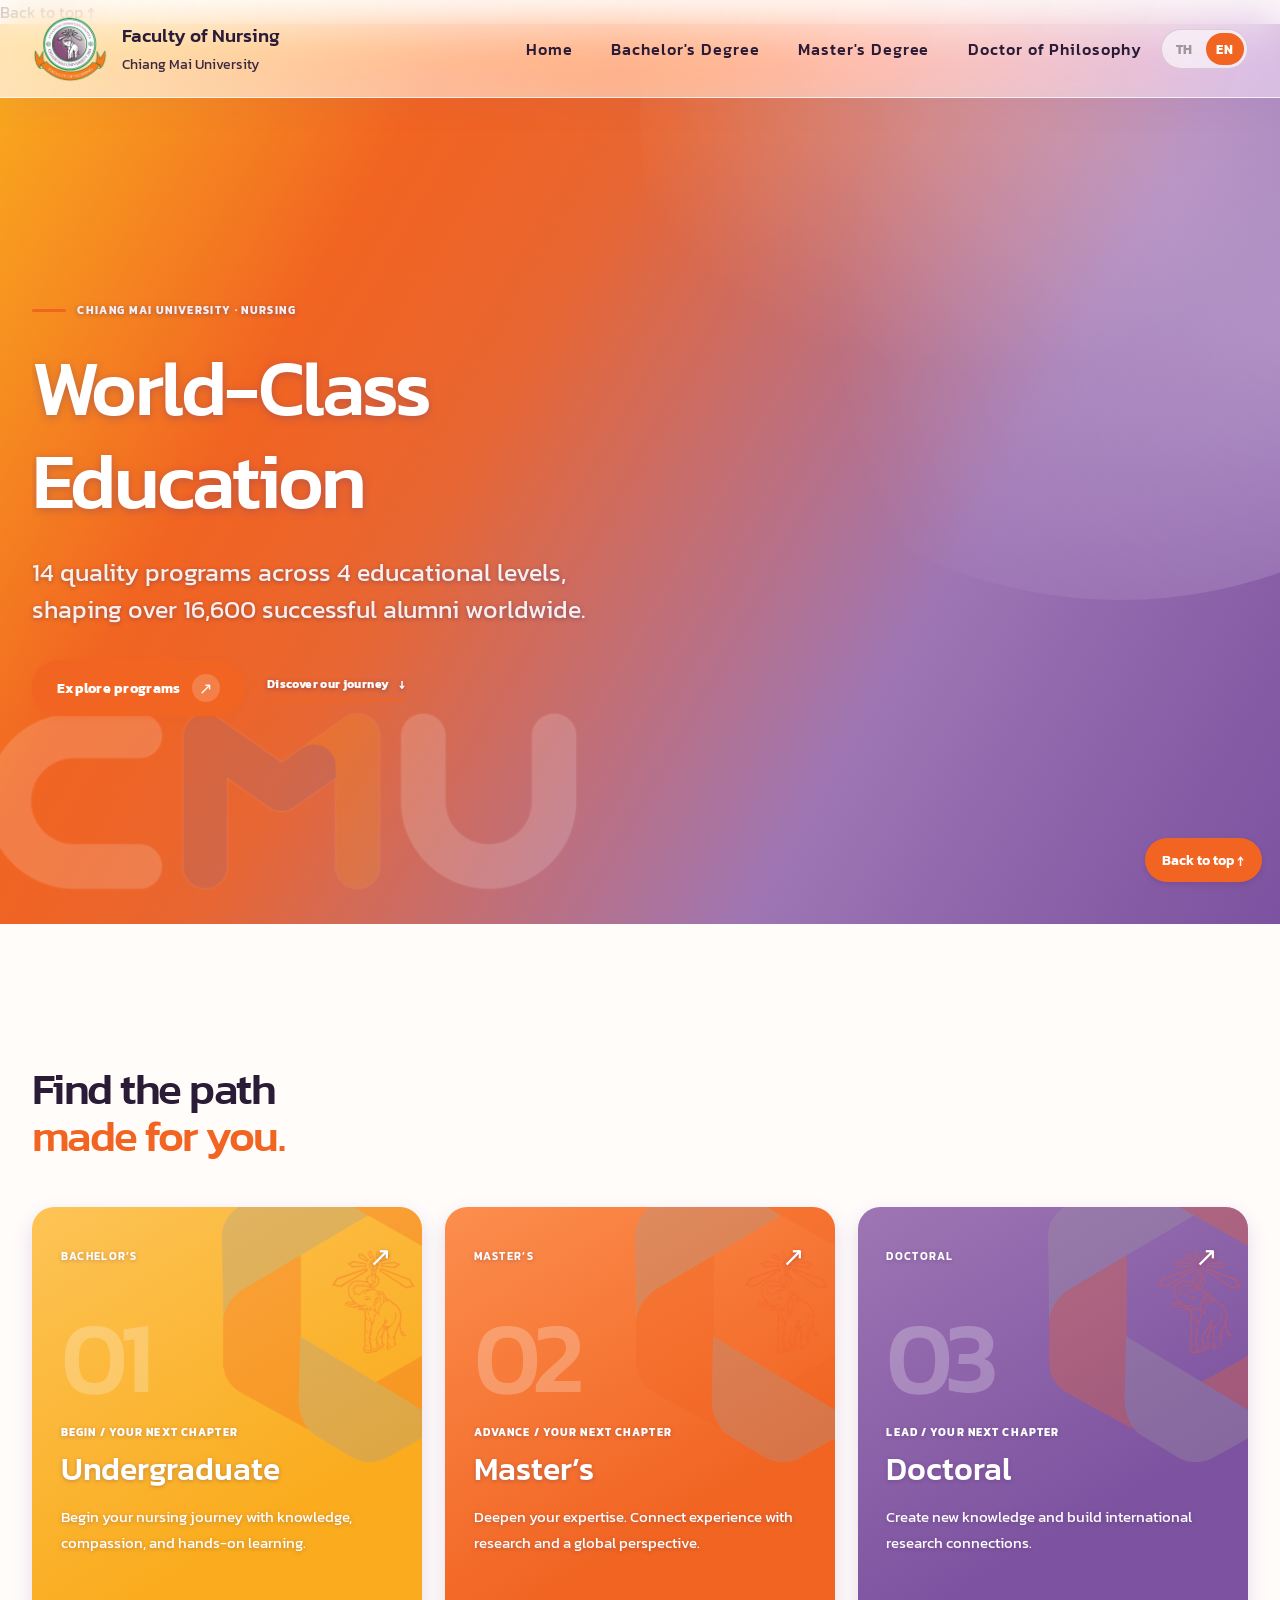
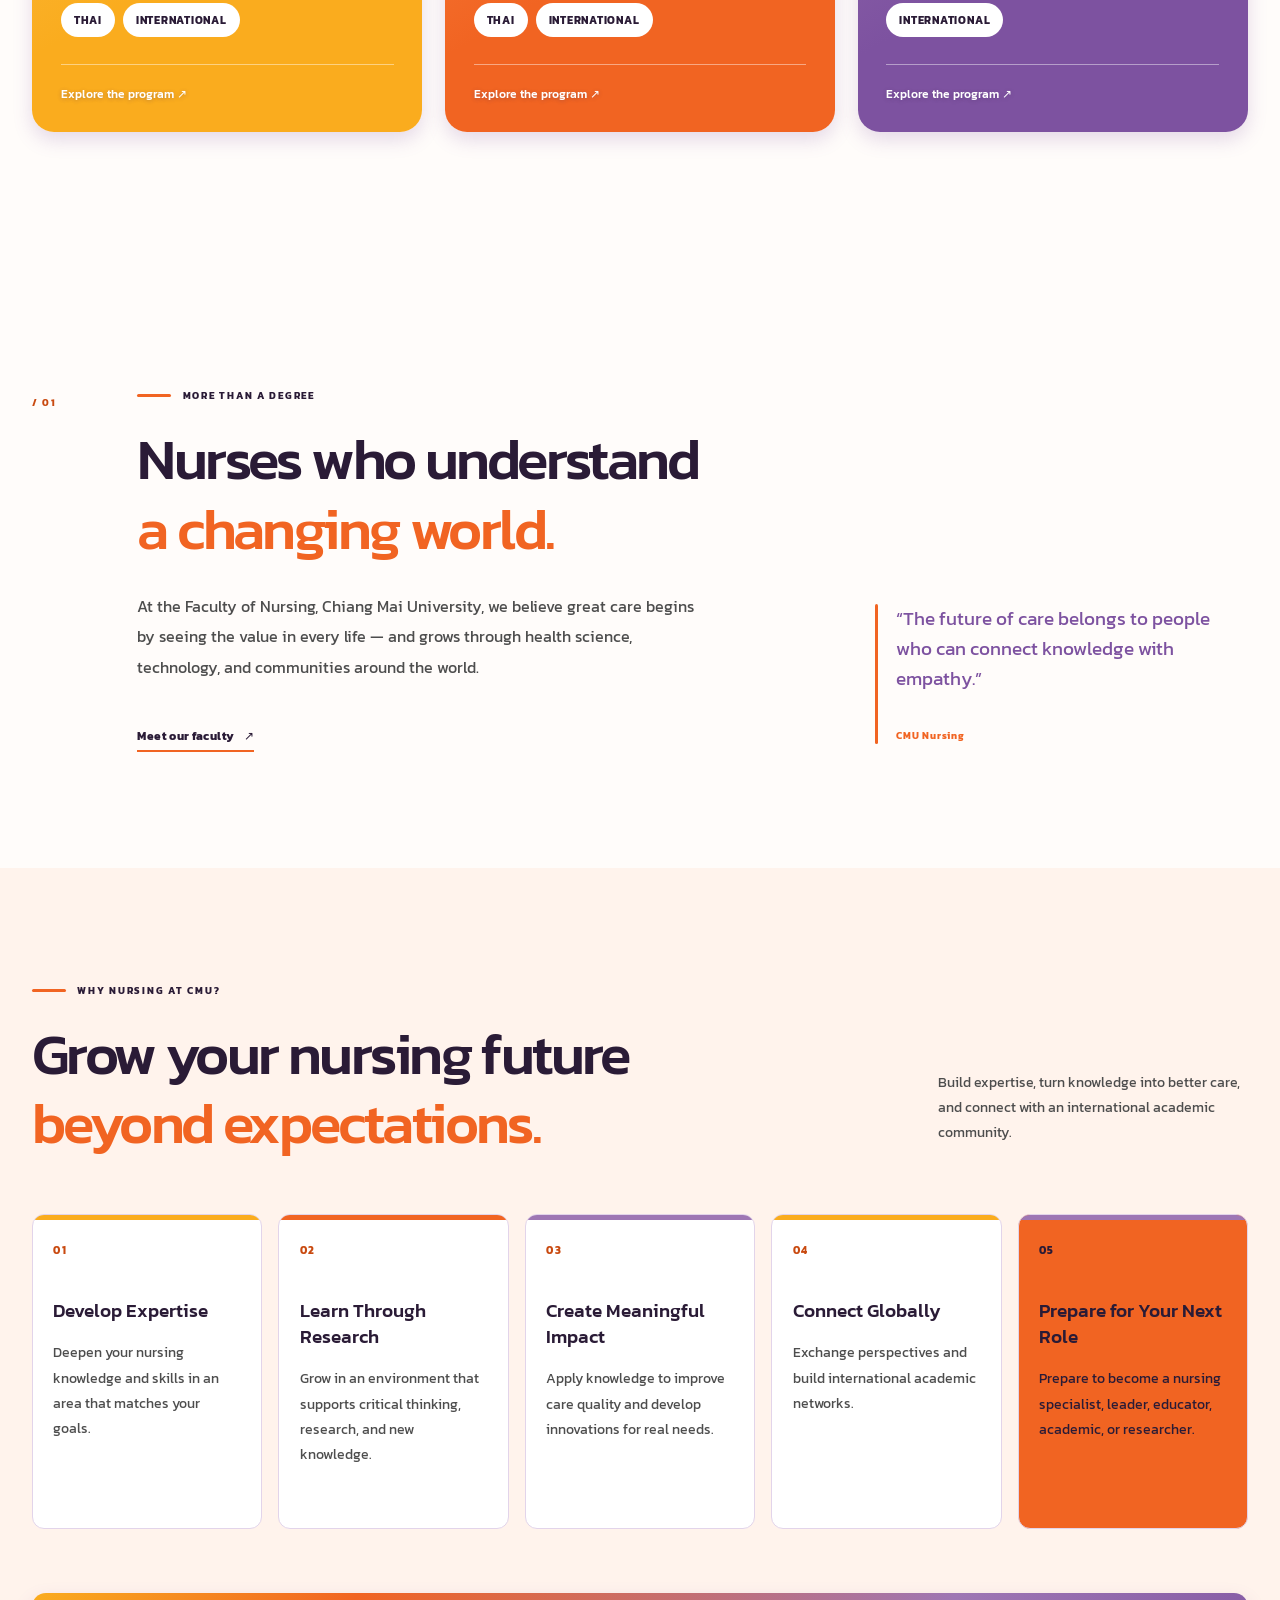
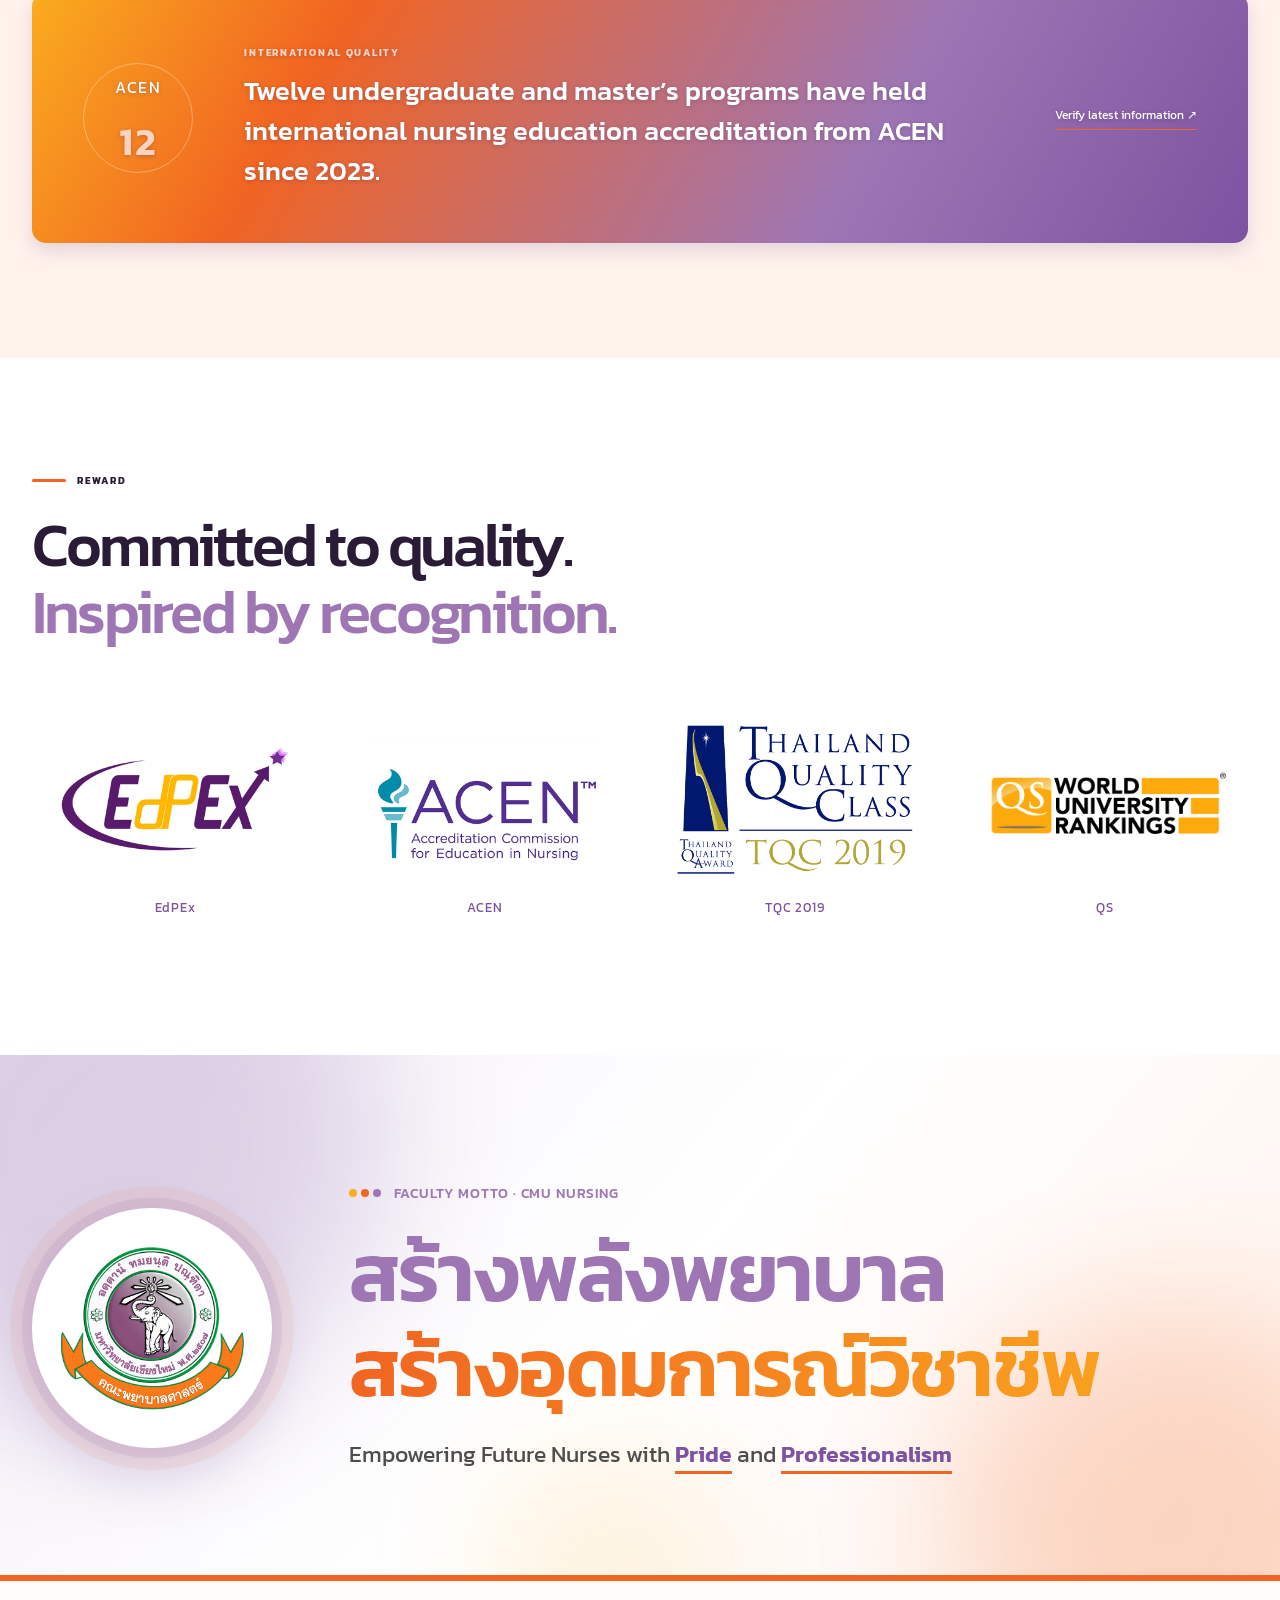
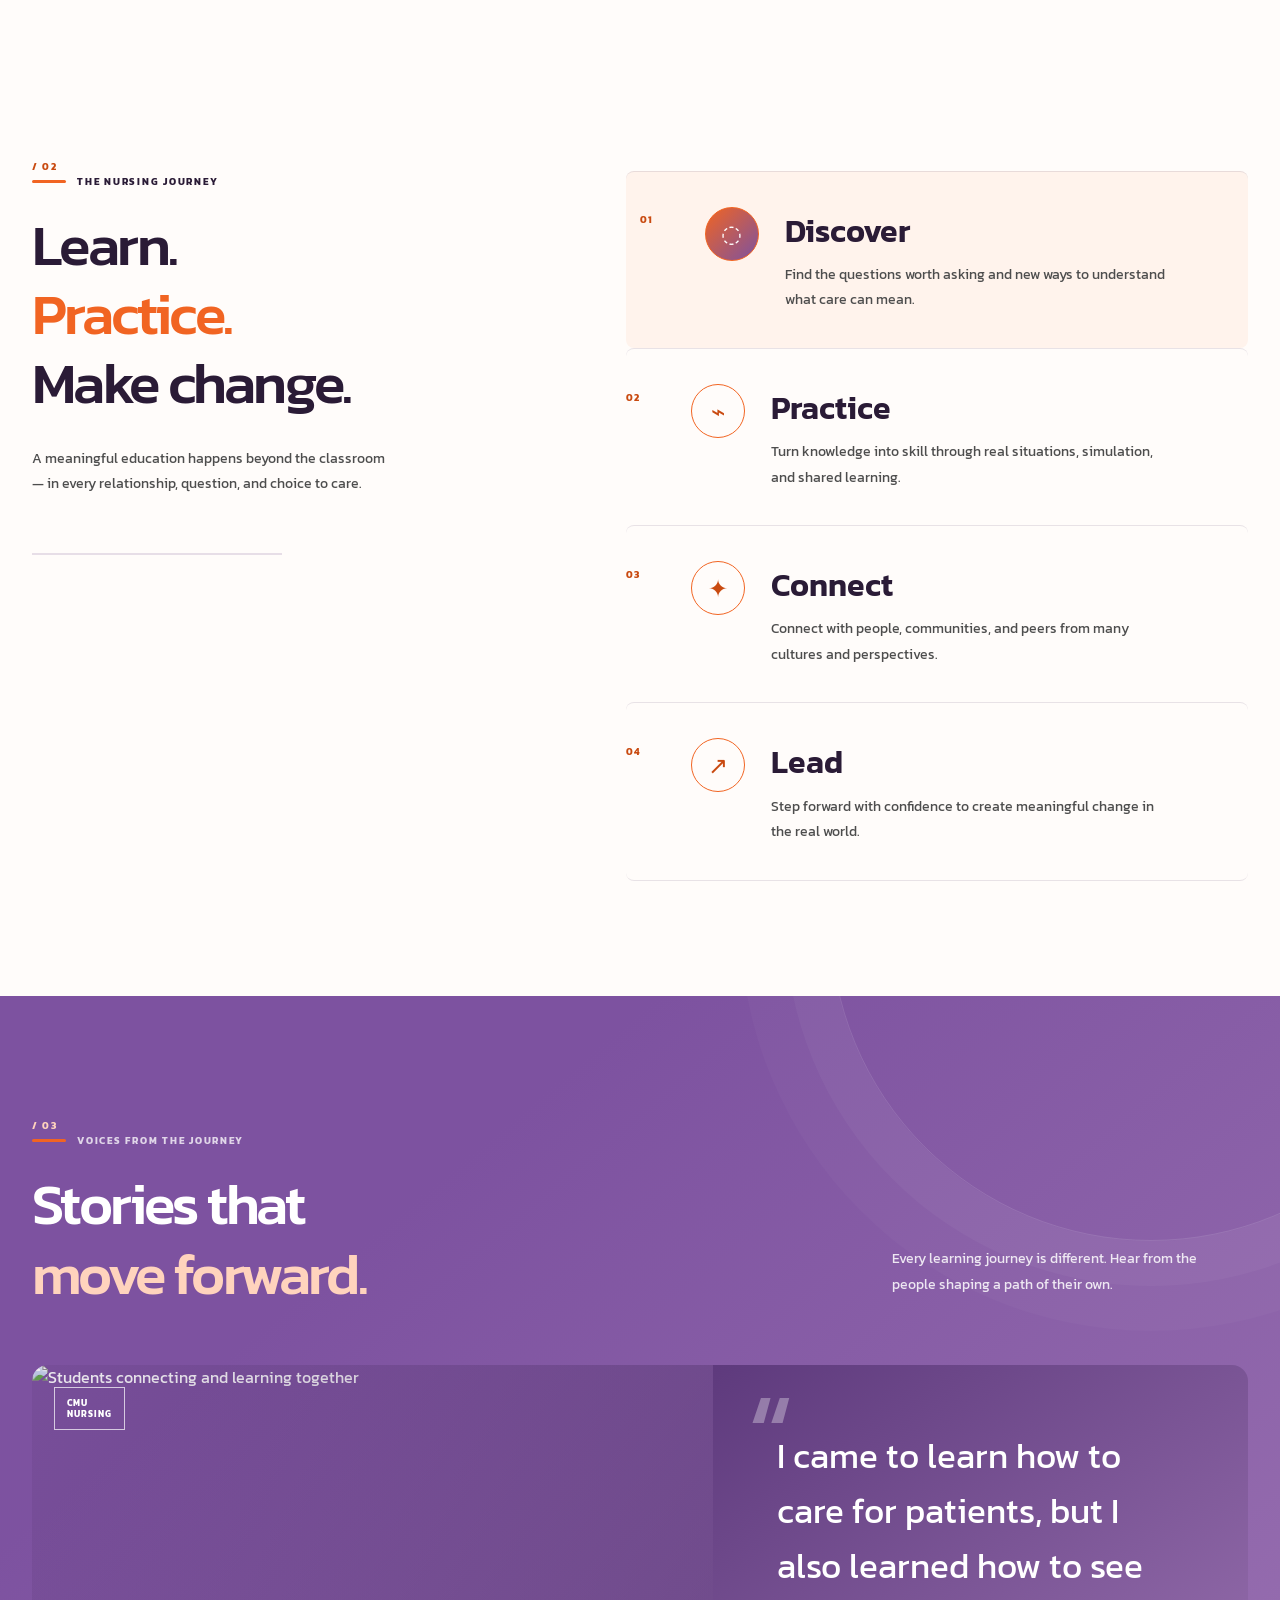
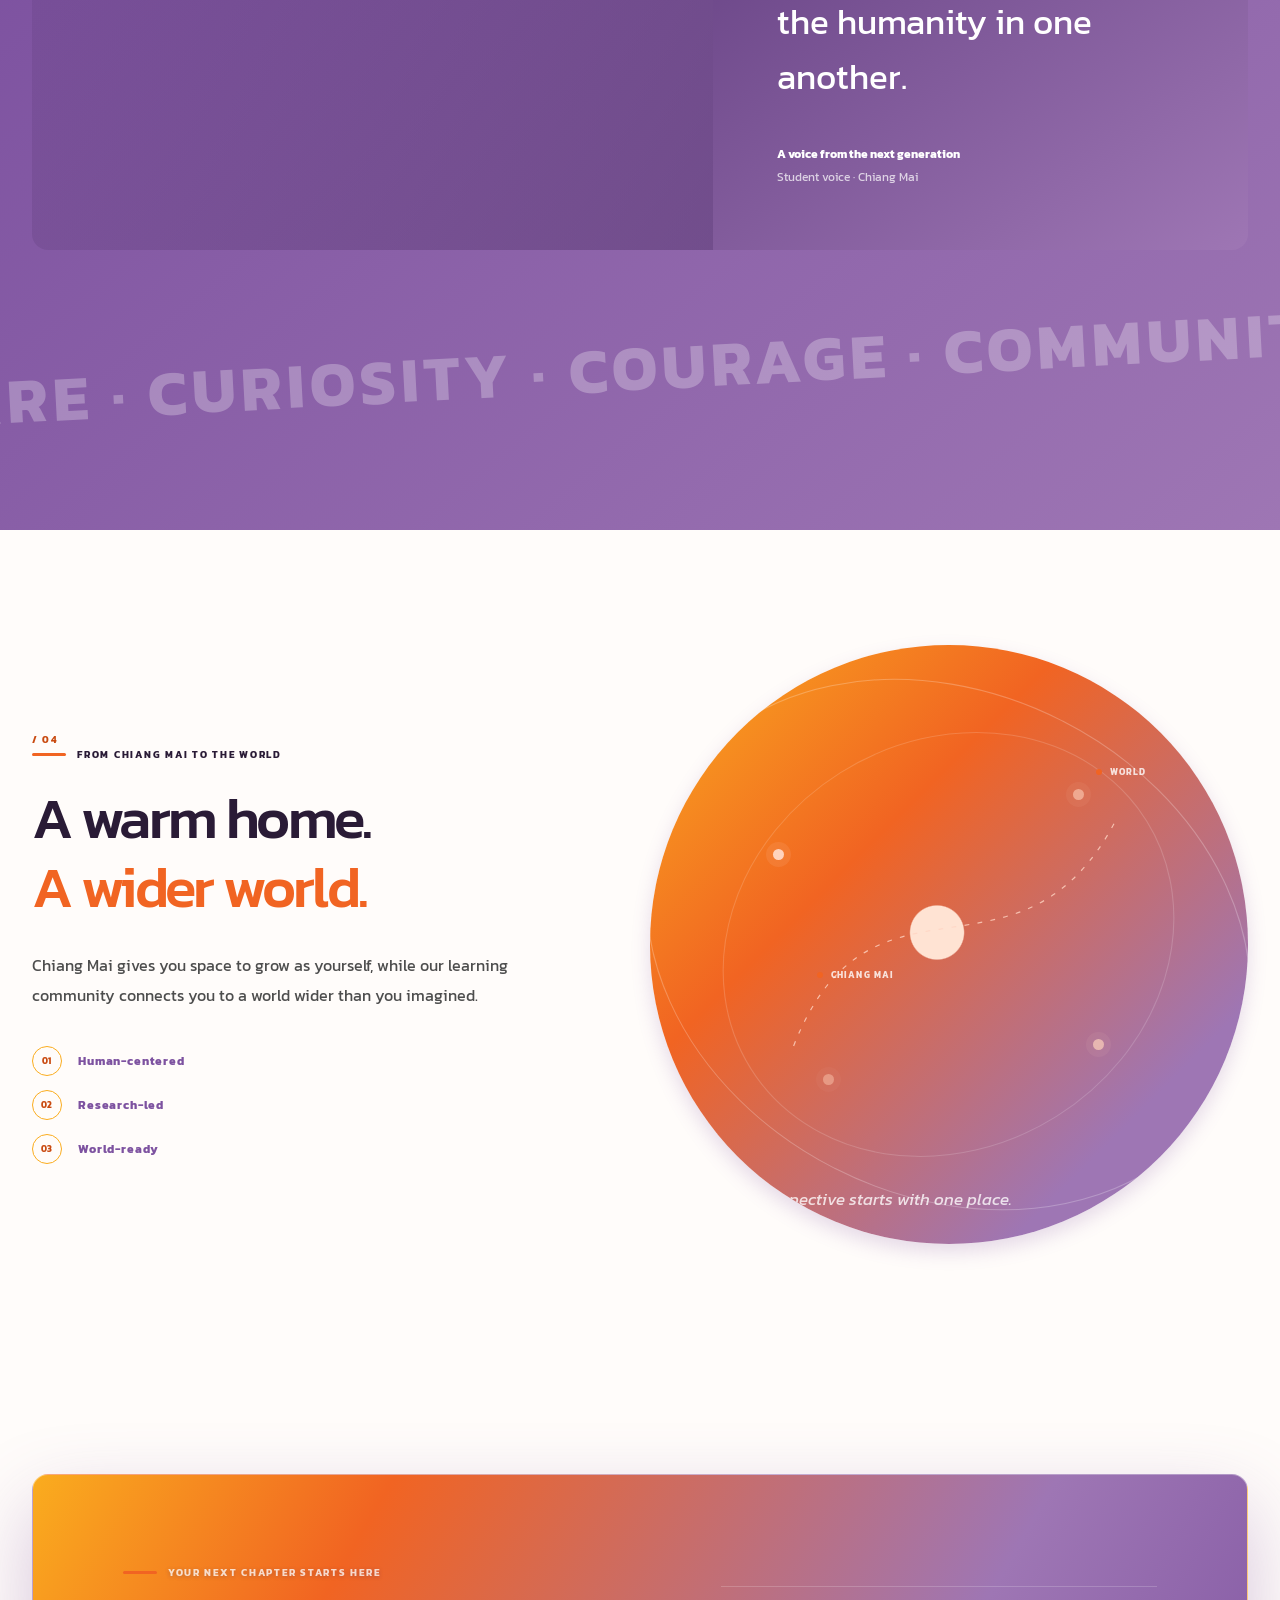
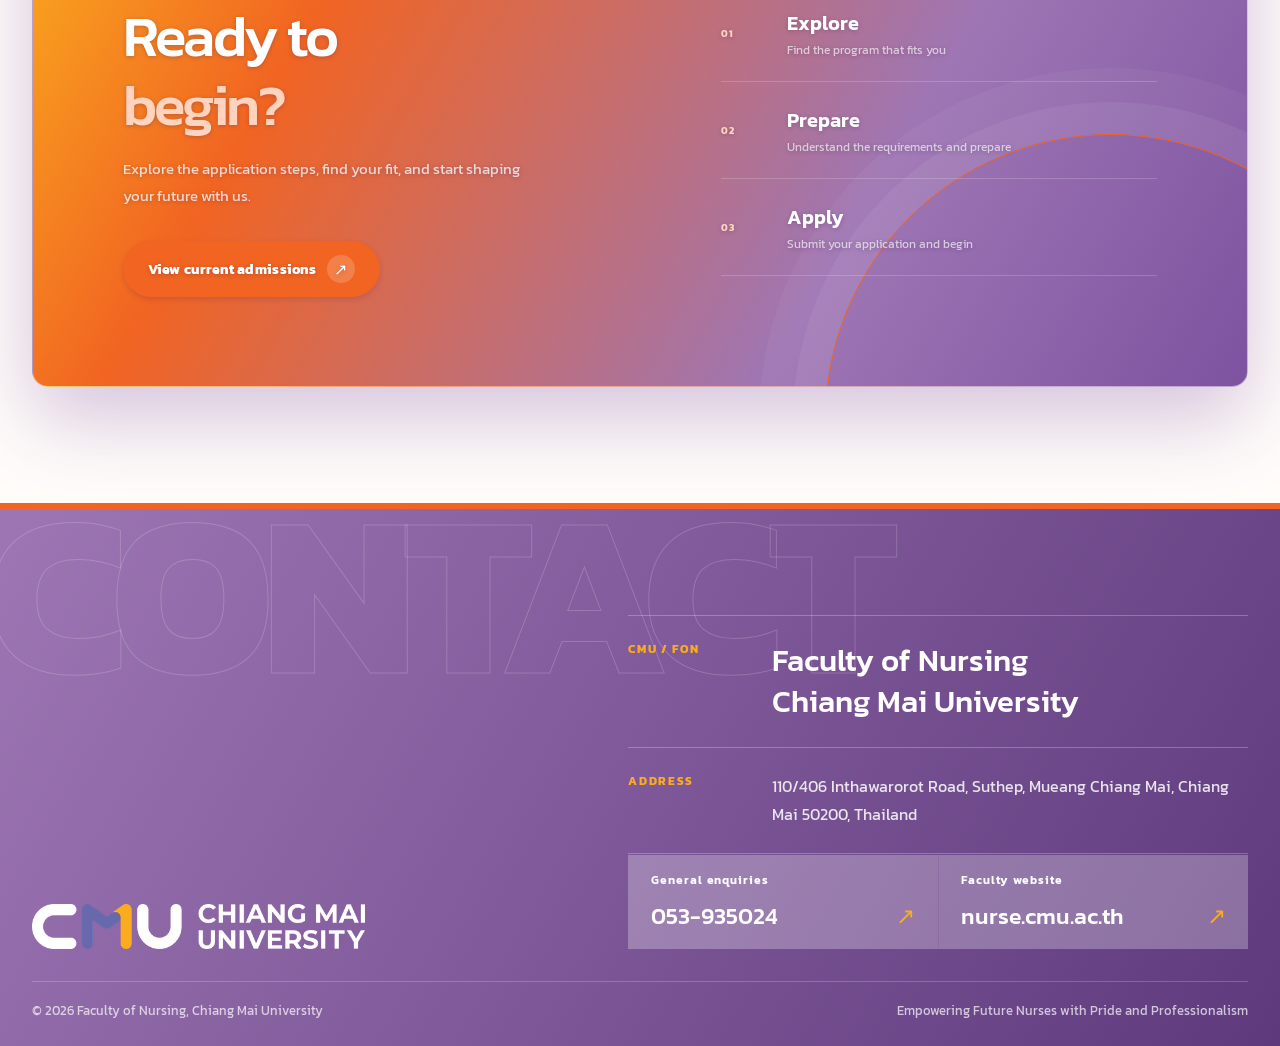
==== index.html @ b4d732e7 "First version of CMU Nursing curriculum site" ====
<!doctype html>
<html lang="en">
  <head>
    <meta charset="UTF-8" />
    <meta name="viewport" content="width=device-width, initial-scale=1.0" />
    <meta name="referrer" content="strict-origin-when-cross-origin" />
    <meta name="theme-color" content="#F16422" />
    <meta
      name="description"
      content="Faculty of Nursing, Chiang Mai University — discover a global nursing education journey in Chiang Mai."
    />
    <title>CMU Nursing — Learn with Heart. Lead with Impact.</title>
    <link rel="preconnect" href="https://fonts.googleapis.com" />
    <link rel="preconnect" href="https://fonts.gstatic.com" crossorigin />
    <link rel="preconnect" href="https://www.youtube.com" />
    <link rel="preconnect" href="https://i.ytimg.com" />
    <link
      href="https://fonts.googleapis.com/css2?family=Kanit:ital,wght@0,400;0,500;0,600;0,700;1,400;1,500;1,600;1,700&display=swap"
      rel="stylesheet"
    />
    <link rel="stylesheet" href="styles.css" />
    <link rel="stylesheet" href="experience.css" />
    <link rel="stylesheet" href="campaign.css?v=20261021-4" /><link rel="stylesheet" href="brand.css?v=20261023-7" />
    <script defer src="components.js?v=20261023-3"></script>
    <script defer src="script.js?v=20261023-1"></script>
    <script defer src="hero-video.js?v=20261022-1"></script>
  </head>
  <body>
    <div class="reading-progress" aria-hidden="true"></div>
    <a href="#main-content" data-th="กลับขึ้นด้านบน ↑" data-en="Back to top ↑">Back to top ↑</a>
    <a class="skip-link" href="#main-content" data-th="ข้ามไปยังเนื้อหาหลัก" data-en="Skip to main content">Skip to main content</a>

    <header class="site-header">
      <div class="container nav-wrap">
        <a class="brand" href="#top" aria-label="CMU Nursing home"><img class="faculty-logo" src="image/web/faculty-logo-en.png" width="320" height="288" alt="Faculty of Nursing, Chiang Mai University"><span class="faculty-brand-text"><strong data-th="คณะพยาบาลศาสตร์" data-en="Faculty of Nursing">Faculty of Nursing</strong><small data-th="มหาวิทยาลัยเชียงใหม่" data-en="Chiang Mai University">Chiang Mai University</small></span></a>

        <nav class="desktop-nav" aria-label="Primary navigation">
          <a href="#program-finder" data-i18n="navPrograms">หลักสูตร</a>
          <a href="#journey" data-i18n="navJourney">เส้นทางการเรียนรู้</a>
          <a href="#stories" data-i18n="navStories">เรื่องราวนักศึกษา</a>
          <a href="#admissions" data-i18n="navAdmissions">การสมัคร</a>
        </nav>

        <div class="nav-actions">
          <button class="language-toggle" type="button" aria-label="Switch language" aria-pressed="false">
            <span class="lang-th">TH</span><span class="lang-divider">/</span><span class="lang-en">EN</span>
          </button>
          <button class="menu-toggle" type="button" aria-label="Open menu" aria-expanded="false">
            <span></span><span></span>
          </button>
        </div>
      </div>
      <nav class="mobile-nav" aria-label="Mobile navigation">
        <a href="#program-finder" data-i18n="navPrograms">หลักสูตร</a>
        <a href="#journey" data-i18n="navJourney">เส้นทางการเรียนรู้</a>
        <a href="#stories" data-i18n="navStories">เรื่องราวนักศึกษา</a>
        <a href="#admissions" data-i18n="navAdmissions">การสมัคร</a>
      </nav>
    </header>

    <main id="main-content">
      <section class="hero" id="top">
        <div class="hero-video" aria-hidden="true" inert><div id="hero-youtube"></div></div>
        <div class="hero-ambient" aria-hidden="true"></div>
        <div class="hero-watermark" aria-hidden="true"><img src="image/web/cmu-logo-watermark.png" alt="" /></div>
        <div class="hero-grid container">
          <div class="hero-copy reveal">
            <p class="eyebrow"><span class="eyebrow-line"></span><span data-i18n="heroEyebrow">FACULTY OF NURSING · CMU</span></p>
            <h1 data-i18n-html="heroTitle">เรียนรู้ด้วยหัวใจ<br /><em>เติบโตเพื่อโลก</em></h1>
            <p class="hero-lede" data-i18n="heroLede">
              เปิดประตูสู่การศึกษาพยาบาลที่ผสานความเชี่ยวชาญ ความเข้าใจมนุษย์ และมุมมองระดับนานาชาติ
            </p>
            <div class="hero-actions">
              <a class="button button-primary" href="#program-finder"><span data-i18n="heroPrimary">ค้นหาหลักสูตร</span><span class="button-arrow">↗</span></a>
              <a class="text-link" href="#journey"><span data-i18n="heroSecondary">ดูเส้นทางของเรา</span><span>↓</span></a>
            </div>
            <aside class="hero-local-notice" hidden role="status">
              <p data-th="เปิด Preview website.cmd ในโฟลเดอร์โปรเจกต์เพื่อดูวิดีโอ YouTube — การเปิด index.html โดยตรงไม่รองรับการเล่นวิดีโอนี้" data-en="To play the YouTube background, launch Preview website.cmd from the project folder. Opening index.html directly does not support this video.">To play the YouTube background, launch Preview website.cmd from the project folder. Opening index.html directly does not support this video.</p>
              <a href="http://127.0.0.1:4173/index.html" data-th="เปิดเว็บผ่าน localhost ↗" data-en="Open the local website ↗">Open the local website ↗</a>
            </aside>
          </div>

          <!-- <div class="hero-visual reveal reveal-delay-1" aria-label="Editorial nursing education collage">
            <div class="orbit-type" aria-hidden="true">THE FUTURE<br /><strong>OF CARE.</strong></div>
            <div class="visual-glow"></div>
            <div class="visual-orbit orbit-one"></div>
            <div class="visual-orbit orbit-two"></div>
            <div class="hero-photo photo-main">
              <img src="https://images.unsplash.com/photo-1584982751601-97dcc096659c?auto=format&fit=crop&w=1100&q=85" alt="Stethoscope — illustrative healthcare photograph" fetchpriority="high" />
              <div class="photo-overlay"></div>
              <div class="photo-label"><span>01</span><span data-i18n="photoLabel">เรียนรู้จากการลงมือทำ</span></div>
            </div>
            <div class="floating-card floating-card-top">
              <span class="card-kicker">01 — 03</span>
              <strong data-i18n="floatingTop">Global<br />mindset</strong>
              <span class="mini-arrow">↗</span>
            </div>
            <div class="floating-card floating-card-bottom">
              <span class="sparkle">✦</span>
              <div><strong>Warm</strong><small data-i18n="floatingBottom">human-centered learning</small></div>
            </div>
          </div> -->
        </div>
      </section>

      <section class="intro section" id="about">
        <div class="container intro-grid">
          <p class="section-index reveal">/ 01</p>
          <div class="intro-content reveal reveal-delay-1">
            <p class="eyebrow"><span class="eyebrow-line"></span><span data-i18n="introEyebrow">MORE THAN A DEGREE</span></p>
            <h2 data-i18n-html="introTitle">พยาบาลที่เข้าใจ<br /><em>โลกที่กำลังเปลี่ยน</em></h2>
            <p data-i18n="introBody">ที่คณะพยาบาลศาสตร์ มหาวิทยาลัยเชียงใหม่ เราเชื่อว่าการดูแลที่ดีเริ่มต้นจากการมองเห็นคุณค่าของทุกชีวิต พร้อมเติบโตไปกับศาสตร์สุขภาพ เทคโนโลยี และชุมชนทั่วโลก</p>
            <a class="text-link dark-link" href="#program-finder"><span data-i18n="introLink">ทำความรู้จักคณะของเรา</span><span>↗</span></a>
          </div>
          <div class="intro-side reveal reveal-delay-2">
            <div class="vertical-rule"></div>
            <p data-i18n="introAside">“The future of care belongs to people who can connect knowledge with empathy.”</p>
            <span class="signature">CMU Nursing</span>
          </div>
        </div>
      </section>

      <section class="why-cmu section" id="why-cmu">
        <div class="container">
          <div class="section-heading reveal">
            <div>
              <p class="eyebrow"><span class="eyebrow-line"></span><span data-th="ทำไมต้องพยาบาล มช." data-en="WHY NURSING AT CMU?">ทำไมต้องพยาบาล มช.</span></p>
              <h2 data-th="เติบโตในวิชาชีพ<br><em>ไปได้ไกลกว่าที่คิด</em>" data-en="Grow your nursing future<br><em>beyond expectations.</em>" data-lang-html>เติบโตในวิชาชีพ<br><em>ไปได้ไกลกว่าที่คิด</em></h2>
            </div>
            <p class="section-intro" data-th="พัฒนาความเชี่ยวชาญ เปลี่ยนความรู้เป็นการดูแลที่ดีขึ้น และเชื่อมต่อกับชุมชนวิชาการระดับนานาชาติ" data-en="Build expertise, turn knowledge into better care, and connect with an international academic community.">พัฒนาความเชี่ยวชาญ เปลี่ยนความรู้เป็นการดูแลที่ดีขึ้น และเชื่อมต่อกับชุมชนวิชาการระดับนานาชาติ</p>
          </div>
          <div class="benefit-grid">
            <article class="benefit-card reveal"><span>01</span><h3 data-th="พัฒนาความเชี่ยวชาญ" data-en="Develop Expertise">พัฒนาความเชี่ยวชาญ</h3><p data-th="ต่อยอดความรู้และทักษะการพยาบาลในสาขาที่สอดคล้องกับเป้าหมายของคุณ" data-en="Deepen your nursing knowledge and skills in an area that matches your goals.">ต่อยอดความรู้และทักษะการพยาบาลในสาขาที่สอดคล้องกับเป้าหมายของคุณ</p></article>
            <article class="benefit-card reveal reveal-delay-1"><span>02</span><h3 data-th="เรียนรู้ผ่านการวิจัย" data-en="Learn Through Research">เรียนรู้ผ่านการวิจัย</h3><p data-th="เติบโตในสภาพแวดล้อมที่ส่งเสริมการคิดวิเคราะห์ การวิจัย และการสร้างความรู้ใหม่" data-en="Grow in an environment that supports critical thinking, research, and new knowledge.">เติบโตในสภาพแวดล้อมที่ส่งเสริมการคิดวิเคราะห์ การวิจัย และการสร้างความรู้ใหม่</p></article>
            <article class="benefit-card reveal reveal-delay-2"><span>03</span><h3 data-th="สร้างผลลัพธ์ที่มีความหมาย" data-en="Create Meaningful Impact">สร้างผลลัพธ์ที่มีความหมาย</h3><p data-th="นำความรู้ไปพัฒนาคุณภาพการดูแลสุขภาพและนวัตกรรมที่ตอบโจทย์ปัญหาจริง" data-en="Apply knowledge to improve care quality and develop innovations for real needs.">นำความรู้ไปพัฒนาคุณภาพการดูแลสุขภาพและนวัตกรรมที่ตอบโจทย์ปัญหาจริง</p></article>
            <article class="benefit-card reveal"><span>04</span><h3 data-th="เชื่อมต่อกับโลก" data-en="Connect Globally">เชื่อมต่อกับโลก</h3><p data-th="แลกเปลี่ยนมุมมองและสร้างเครือข่ายทางวิชาการระดับนานาชาติ" data-en="Exchange perspectives and build international academic networks.">แลกเปลี่ยนมุมมองและสร้างเครือข่ายทางวิชาการระดับนานาชาติ</p></article>
            <article class="benefit-card benefit-card-accent reveal reveal-delay-1"><span>05</span><h3 data-th="พร้อมสำหรับบทบาทใหม่" data-en="Prepare for Your Next Role">พร้อมสำหรับบทบาทใหม่</h3><p data-th="ก้าวสู่บทบาทผู้เชี่ยวชาญ ผู้นำทางการพยาบาล นักวิชาการ และนักวิจัย" data-en="Prepare to become a nursing specialist, leader, educator, academic, or researcher.">ก้าวสู่บทบาทผู้เชี่ยวชาญ ผู้นำทางการพยาบาล นักวิชาการ และนักวิจัย</p></article>
          </div>
          <aside class="accreditation-band reveal">
            <div class="accreditation-mark">ACEN<span>12</span></div>
            <div><p class="eyebrow" data-th="มาตรฐานระดับนานาชาติ" data-en="INTERNATIONAL QUALITY">มาตรฐานระดับนานาชาติ</p><h3 data-th="12 หลักสูตรระดับปริญญาตรีและปริญญาโทได้รับการรับรองคุณภาพการศึกษาพยาบาลระดับนานาชาติจาก ACEN ตั้งแต่ปี พ.ศ. 2566" data-en="Twelve undergraduate and master’s programs have held international nursing education accreditation from ACEN since 2023.">12 หลักสูตรระดับปริญญาตรีและปริญญาโทได้รับการรับรองคุณภาพการศึกษาพยาบาลระดับนานาชาติจาก ACEN ตั้งแต่ปี พ.ศ. 2566</h3></div>
            <a href="https://www.nurse.cmu.ac.th" target="_blank" rel="noopener" data-th="ตรวจสอบข้อมูลล่าสุด ↗" data-en="Verify latest information ↗">ตรวจสอบข้อมูลล่าสุด ↗</a>
          </aside>
        </div>
      </section>

      <section class="motto-band" id="motto" aria-labelledby="motto-title">
        <div class="motto-glow" aria-hidden="true"><span></span><span></span><span></span></div>
        <div class="container motto-grid">
          <div class="motto-seal reveal" aria-hidden="true"><img src="image/web/faculty-logo-th.png" width="320" height="288" alt="" loading="lazy" /></div>
          <div class="motto-copy reveal reveal-delay-1">
            <p class="motto-label"><span class="ci-dots" aria-hidden="true"><i></i><i></i><i></i></span><span data-th="คำขวัญคณะพยาบาลศาสตร์ มหาวิทยาลัยเชียงใหม่" data-en="FACULTY MOTTO · CMU NURSING">คำขวัญคณะพยาบาลศาสตร์ มหาวิทยาลัยเชียงใหม่</span></p>
            <h2 id="motto-title" lang="th"><span>สร้างพลังพยาบาล</span><em>สร้างอุดมการณ์วิชาชีพ</em></h2>
            <p class="motto-en" lang="en">Empowering Future Nurses with <b>Pride</b> and <b>Professionalism</b></p>
          </div>
        </div>
        <div class="ci-stripe" aria-hidden="true"></div>
      </section>

      <section class="journey section" id="journey">
        <div class="container journey-grid">
          <div class="journey-sticky reveal">
            <p class="section-index">/ 02</p>
            <p class="eyebrow"><span class="eyebrow-line"></span><span data-i18n="journeyEyebrow">THE NURSING JOURNEY</span></p>
            <h2 data-i18n-html="journeyTitle">เรียนรู้<br /><em>ลงมือทำ</em><br />และเปลี่ยนแปลง</h2>
            <p data-i18n="journeyIntro">ประสบการณ์ที่ดีไม่ได้เกิดขึ้นในห้องเรียนเท่านั้น แต่มาจากทุกความสัมพันธ์ ทุกคำถาม และทุกครั้งที่เราเลือกจะใส่ใจ</p>
            <div class="journey-progress"><span class="progress-fill"></span></div>
          </div>
          <div class="journey-steps">
            <article class="journey-step reveal">
              <span class="step-number">01</span>
              <div class="step-icon">◌</div>
              <div><h3 data-i18n="stepOneTitle">Discover</h3><p data-i18n="stepOneBody">ค้นพบคำถามที่อยากหาคำตอบ และมุมมองใหม่ต่อความหมายของการดูแล</p></div>
            </article>
            <article class="journey-step reveal">
              <span class="step-number">02</span>
              <div class="step-icon">⌁</div>
              <div><h3 data-i18n="stepTwoTitle">Practice</h3><p data-i18n="stepTwoBody">เปลี่ยนความรู้ให้เป็นทักษะ ผ่านสถานการณ์จริง ห้องจำลอง และการเรียนรู้ร่วมกัน</p></div>
            </article>
            <article class="journey-step reveal">
              <span class="step-number">03</span>
              <div class="step-icon">✦</div>
              <div><h3 data-i18n="stepThreeTitle">Connect</h3><p data-i18n="stepThreeBody">เชื่อมต่อกับผู้คน ชุมชน และเพื่อนร่วมวิชาชีพจากหลากหลายวัฒนธรรม</p></div>
            </article>
            <article class="journey-step reveal">
              <span class="step-number">04</span>
              <div class="step-icon">↗</div>
              <div><h3 data-i18n="stepFourTitle">Lead</h3><p data-i18n="stepFourBody">ก้าวออกไปด้วยความมั่นใจ เพื่อสร้างการเปลี่ยนแปลงที่มีความหมายในโลกจริง</p></div>
            </article>
          </div>
        </div>
      </section>

      <section class="stories section section-plum" id="stories">
        <div class="container">
          <div class="stories-top reveal">
            <div>
              <p class="section-index light-index">/ 03</p>
              <p class="eyebrow eyebrow-light"><span class="eyebrow-line"></span><span data-i18n="storiesEyebrow">VOICES FROM THE JOURNEY</span></p>
              <h2 data-i18n-html="storiesTitle">เรื่องราวที่ยัง<br /><em>เดินทางต่อ</em></h2>
            </div>
            <p data-i18n="storiesIntro">เพราะเส้นทางการเรียนรู้ของแต่ละคนไม่เหมือนกัน เราจึงอยากให้คุณได้ฟังเสียงจากคนที่กำลังสร้างเส้นทางของตัวเอง</p>
          </div>
          <div class="story-layout reveal reveal-delay-1">
            <div class="story-image"><img src="https://images.unsplash.com/photo-1523240795612-9a054b0db644?auto=format&fit=crop&w=1200&q=85" alt="Students connecting and learning together" /><span class="story-stamp">CMU<br />NURSING</span></div>
            <blockquote class="story-quote">
              <span class="quote-mark">“</span>
              <p data-i18n="storyQuote">เราไม่ได้มาเรียนเพื่อรู้วิธีดูแลผู้ป่วยเท่านั้น แต่เราได้เรียนรู้วิธีมองเห็นความเป็นมนุษย์ของกันและกัน</p>
              <footer><strong data-i18n="storyName">เสียงจากนักศึกษารุ่นใหม่</strong><span data-i18n="storyRole">Student voice · Chiang Mai</span></footer>
            </blockquote>
          </div>
          <div class="story-marquee" aria-hidden="true"><span>CARE · CURIOSITY · COURAGE · COMMUNITY · CARE · CURIOSITY · COURAGE · COMMUNITY · </span></div>
        </div>
      </section>

      <section class="international section" id="international">
        <div class="container international-grid">
          <div class="international-copy reveal">
            <p class="section-index">/ 04</p>
            <p class="eyebrow"><span class="eyebrow-line"></span><span data-i18n="globalEyebrow">FROM CHIANG MAI TO THE WORLD</span></p>
            <h2 data-i18n-html="globalTitle">บ้านที่อบอุ่น<br /><em>โลกที่กว้างขึ้น</em></h2>
            <p data-i18n="globalBody">เชียงใหม่มอบพื้นที่ให้คุณได้เติบโตอย่างเป็นตัวเอง ขณะเดียวกันชุมชนการเรียนรู้ของเราจะพาคุณเชื่อมต่อกับโลกที่กว้างกว่าที่เคย</p>
            <div class="global-points"><span><b>01</b><span data-i18n="globalPointOne">Human-centered</span></span><span><b>02</b><span data-i18n="globalPointTwo">Research-led</span></span><span><b>03</b><span data-i18n="globalPointThree">World-ready</span></span></div>
          </div>
          <div class="international-art reveal reveal-delay-1">
            <div class="map-rings"><span></span><span></span><span></span><span></span></div>
            <div class="map-label label-cmu"><span class="map-dot"></span>CHIANG MAI</div>
            <div class="map-label label-world"><span class="map-dot"></span>WORLD</div>
            <svg class="connection-line" viewBox="0 0 500 500" role="img" aria-label="Connection from Chiang Mai to the world"><path d="M120 335 C185 170 310 300 390 145" /></svg>
            <div class="art-caption"><span data-i18n="artCaption">A global perspective<br />starts with one place.</span><span>✦</span></div>
          </div>
        </div>
      </section>

      <section class="admissions section" id="admissions">
        <div class="container admissions-panel reveal">
          <div class="admissions-copy">
            <p class="eyebrow eyebrow-light"><span class="eyebrow-line"></span><span data-i18n="admissionEyebrow">YOUR NEXT CHAPTER STARTS HERE</span></p>
            <h2 data-i18n-html="admissionTitle">พร้อมหรือยัง<br /><em>ที่จะเริ่มต้น?</em></h2>
            <p data-i18n="admissionBody">สำรวจขั้นตอนการสมัคร เลือกเส้นทางที่ใช่ และเริ่มวางอนาคตของคุณไปกับเรา</p>
            <a class="button button-light" href="https://www.nurse.cmu.ac.th" target="_blank" rel="noopener"><span data-i18n="admissionCta">ดูข้อมูลรับสมัครล่าสุด</span><span class="button-arrow">↗</span></a>
          </div>
          <div class="admission-steps">
            <div class="admission-step"><span>01</span><div><strong data-i18n="applyStepOneTitle">Explore</strong><small data-i18n="applyStepOneBody">ค้นหาหลักสูตรที่เหมาะกับคุณ</small></div></div>
            <div class="admission-step"><span>02</span><div><strong data-i18n="applyStepTwoTitle">Prepare</strong><small data-i18n="applyStepTwoBody">เตรียมเอกสารและทำความเข้าใจขั้นตอน</small></div></div>
            <div class="admission-step"><span>03</span><div><strong data-i18n="applyStepThreeTitle">Apply</strong><small data-i18n="applyStepThreeBody">ส่งใบสมัครและเริ่มต้นเรื่องราวบทใหม่</small></div></div>
          </div>
        </div>
      </section>
    </main>

    <footer class="site-footer">
      <div class="container footer-top">
        <a class="brand footer-brand" href="#top"><img class="faculty-logo" src="image/web/faculty-logo-en.png" width="320" height="288" alt="Faculty of Nursing, Chiang Mai University"><span class="faculty-brand-text"><strong data-th="คณะพยาบาลศาสตร์" data-en="Faculty of Nursing">Faculty of Nursing</strong><small data-th="มหาวิทยาลัยเชียงใหม่" data-en="Chiang Mai University">Chiang Mai University</small></span></a><img class="footer-cmu-logo" src="image/web/cmu-logo.png" width="640" height="85" alt="Chiang Mai University" loading="lazy" />
        <div class="footer-note"><span data-i18n="footerNote">สร้างพลังพยาบาล สร้างอุดมการณ์วิชาชีพ</span><span>✦</span></div>
      </div>
      <div class="container footer-bottom"><span>© 2026 Faculty of Nursing, Chiang Mai University</span><span data-i18n="footerLocation">Chiang Mai · Thailand</span><a href="#top" data-i18n="backTop">กลับขึ้นด้านบน ↑</a></div>
    </footer>
  </body>
</html>
---- styles.css ----
:root {
  /* CMU Nursing CI — single source of truth (see brand.css for usage) */
  --ci-orange: #F16422;        /* สีแสด — ริบบิ้นโลโก้คณะ */
  --ci-orange-deep: #C94A10;   /* ปุ่ม/ข้อความบนพื้นขาว (AA) */
  --ci-orange-light: #FAAC1E;
  --ci-orange-soft: #FFB08B;
  --ci-orange-tint: #FFF3EC;
  --ci-gold: #FAAC1E;          /* เหลืองทอง CI */
  --ci-gold-soft: #FDD58A;
  --ci-gold-tint: #FFF6E3;
  --ci-purple: #9E76B4;        /* ม่วง CI (C40 M60) */
  --ci-purple-strong: #7D52A0; /* ม่วงเข้มสำหรับวางตัวอักษรขาวขนาดเล็ก (AA) */
  --ci-purple-light: #B99BCB;
  --ci-purple-deep: #5E3A7D;
  --ci-purple-soft: #E2D4EA;
  --ci-purple-tint: #F5F0F8;
  --ci-gray: #9F9E9E;          /* เทาโลโก้ — เส้น/องค์ประกอบ */
  --ci-gray-dark: #4D4D4D;     /* เทาข้อความ */
  --plum: var(--ci-purple);
  --plum-deep: var(--ci-purple-strong);
  --mauve: var(--ci-purple);
  --coral: var(--ci-orange-light);
  --sunset: var(--ci-orange);
  --ci-orange-dark: var(--ci-orange-deep);
  --cream: #FFF8F3;
  --paper: var(--ci-orange-tint);
  --white: #ffffff;
  --ink: #2A1B36;
  --muted: var(--ci-gray-dark);
  --line: rgba(70, 42, 94, 0.12);
  --serif: "Kanit", "Noto Sans Thai", sans-serif;
  --sans: "Kanit", "DM Sans", "Noto Sans Thai", sans-serif;
  --thai: "Kanit", "Noto Sans Thai", sans-serif;
  --radius-lg: 2.25rem;
  --shadow: 0 1.5rem 4rem rgba(94, 58, 125, 0.12);
  color: var(--ink);
  font-family: var(--thai);
  background: var(--cream);
  font-synthesis: none;
}

* { box-sizing: border-box; }
html { scroll-behavior: smooth; }
body { margin: 0; min-width: 320px; background: var(--cream); overflow-x: hidden; }
body.menu-open { overflow: hidden; }
img { display: block; max-width: 100%; }
a { color: inherit; text-decoration: none; }
button { color: inherit; font: inherit; }

.container { width: min(100% - 3rem, 1180px); margin-inline: auto; }
.skip-link { position: fixed; z-index: 100; top: -4rem; left: 1rem; background: var(--ink); color: var(--white); padding: .7rem 1rem; border-radius: 0 0 .6rem .6rem; transition: top .2s; }
.skip-link:focus { top: 0; }

.site-header { position: absolute; z-index: 20; inset: 0 0 auto; color: var(--white); }
.site-header.is-scrolled { position: fixed; color: var(--white); background: rgba(241, 100, 34, .96); box-shadow: 0 8px 30px rgba(0, 0, 0, 0.08); backdrop-filter: blur(16px); animation: navDrop .3s ease both; }
.site-header.is-scrolled .menu-toggle { border-color: rgba(255,255,255,.42); }
.site-header.is-scrolled .button-dark { background: var(--ci-orange); box-shadow: inset 0 0 0 1px rgba(255,255,255,.35); }
.nav-wrap { min-height: 86px; display: flex; align-items: center; justify-content: space-between; gap: 2rem; }
.brand { display: inline-flex; align-items: center; gap: .7rem; letter-spacing: .08em; }
.brand-mark { display: inline-flex; align-items: end; gap: 3px; height: 30px; width: 27px; }
.brand-mark span { display: block; width: 7px; border-radius: 9px 9px 2px 2px; background: currentColor; transform: skew(-15deg); }
.brand-mark span:nth-child(1) { height: 17px; opacity: .65; }
.brand-mark span:nth-child(2) { height: 25px; }
.brand-mark span:nth-child(3) { height: 20px; opacity: .8; }
.brand-copy { display: grid; line-height: 1; gap: .25rem; }
.brand-copy strong { font: 700 1.3rem/1 var(--sans); letter-spacing: .12em; }
.brand-copy small { font: 600 .49rem/1 var(--sans); letter-spacing: .17em; opacity: .8; }
.desktop-nav { display: flex; align-items: center; gap: clamp(1.2rem, 3vw, 3rem); margin-left: auto; }
.desktop-nav a, .mobile-nav a { font: 500 1.1rem var(--sans); letter-spacing: .06em; transition: opacity .2s, transform .2s; }
.desktop-nav a:hover, .mobile-nav a:hover { opacity: .7; transform: translateY(-2px); }
.nav-actions { display: flex; align-items: center; gap: .85rem; }
.language-toggle { border: 1px solid var(--ci-orange); border-radius: 8px; padding: .1rem .7rem; background: rgba(255,255,255,.1); color: currentColor; cursor: pointer; font: 700 .72rem var(--sans); letter-spacing: .08em; backdrop-filter: blur(12px); }
.language-toggle .lang-en { opacity: .52; }
.language-toggle.is-en .lang-th { opacity: .52; }
.language-toggle.is-en .lang-en { opacity: 1; }
.lang-divider { opacity: .45; margin: 0 .12rem; }
.button { display: inline-flex; align-items: center; justify-content: center; gap: .7rem; min-height: 48px; padding: .8rem 1.25rem; border: 1px solid transparent; border-radius: 999px; cursor: pointer; font: 700 .75rem var(--sans); letter-spacing: .02em; transition: transform .25s, box-shadow .25s, background .25s; }
.button:hover { transform: translateY(-3px); box-shadow: 0 .8rem 1.5rem rgba(94, 58, 125, .16); }
.button-small { min-height: 38px; padding: .55rem 1rem; font-size: .66rem; }
.button-dark { background: var(--ci-orange); color: var(--white); }
.button-primary { background: var(--ci-orange); color: var(--white); box-shadow: 0 .6rem 1.5rem rgba(241, 100, 34, .28); }
.button-light { background: var(--ci-orange); color: var(--white); box-shadow: inset 0 0 0 1px rgba(255,255,255,.35); }
.button-arrow { font-size: 1rem; line-height: 0; }
.menu-toggle { display: none; width: 42px; height: 42px; border: 1px solid rgba(255,255,255,.25); border-radius: 50%; background: transparent; cursor: pointer; }
.menu-toggle span { display: block; width: 15px; height: 1px; margin: 4px auto; background: currentColor; transition: transform .2s; }
.mobile-nav { display: none; }

.hero { position: relative; min-height: 780px; padding: 9.4rem 0 5rem; overflow: hidden; color: var(--white); background: linear-gradient(122deg, #5e3a7d 0%, #7d52a0 36%, #f16422 74%, #f16422 100%); }
.hero::before { content: ""; position: absolute; inset: 0; opacity: .36; background: radial-gradient(circle at 10% 15%, rgba(255,255,255,.2), transparent 28%), radial-gradient(circle at 84% 65%, rgba(255,223,173,.26), transparent 28%), repeating-linear-gradient(115deg, transparent 0 7px, rgba(255,255,255,.025) 8px 9px); mix-blend-mode: screen; }
.hero::after { content: ""; position: absolute; right: -10%; bottom: -42%; width: 65%; height: 80%; border: 1px solid rgba(255,255,255,.25); border-radius: 50%; transform: rotate(-12deg); box-shadow: 0 0 0 34px rgba(255,255,255,.05), 0 0 0 68px rgba(255,255,255,.035); }
.hero-grid { position: relative; z-index: 1; min-height: 600px; display: grid; grid-template-columns: minmax(0, .94fr) minmax(450px, 1.06fr); align-items: center; gap: clamp(2rem, 7vw, 7rem); }
.hero-copy { max-width: 560px; padding-bottom: 2rem; }
.eyebrow { display: flex; align-items: center; gap: .7rem; margin: 0 0 1.4rem; font: 700 .64rem var(--sans); letter-spacing: .17em; }
.eyebrow-line { width: 29px; height: 1px; background: currentColor; opacity: .75; }
h1, h2, h3, p { margin-top: 0; }
h1, h2 { font-family: var(--serif); font-weight: 600; letter-spacing: -.045em; }
h1 { max-width: 620px; margin-bottom: 1.6rem; font-size: clamp(3.7rem, 7vw, 6.7rem); line-height: .98; }
h1 em, h2 em { font-style: italic; color: #ffd3bd; }
.hero-lede { max-width: 440px; margin-bottom: 2rem; color: rgba(255,255,255,.82); font-size: clamp(.95rem, 1.5vw, 1.1rem); line-height: 1.85; }
.hero-actions { display: flex; flex-wrap: wrap; align-items: center; gap: 1.4rem; }
.text-link { display: inline-flex; align-items: center; gap: .6rem; padding-bottom: .35rem; border-bottom: 1px solid currentColor; font: 700 .76rem var(--sans); letter-spacing: .03em; transition: gap .2s; }
.text-link:hover, .card-link:hover { gap: 1rem; }
.hero-note { display: flex; align-items: center; gap: .65rem; margin-top: 4.2rem; color: rgba(255,255,255,.72); font: 500 .68rem var(--sans); letter-spacing: .06em; }
.pulse-dot { width: 8px; height: 8px; border-radius: 50%; background: #ffd3bd; box-shadow: 0 0 0 6px rgba(255,210,178,.16); animation: pulse 2s ease-out infinite; }
.hero-visual { position: relative; min-height: 590px; }
.visual-glow { position: absolute; inset: 12% 3% 0; border-radius: 46% 54% 53% 47%; background: rgba(255,210,194,.27); filter: blur(14px); transform: rotate(16deg); }
.visual-orbit { position: absolute; z-index: 1; border: 1px solid rgba(255,255,255,.42); border-radius: 50%; pointer-events: none; }
.orbit-one { width: 106%; aspect-ratio: 1; top: 7%; left: -4%; transform: rotate(24deg); }
.orbit-two { width: 78%; aspect-ratio: 1; top: 18%; left: 12%; transform: rotate(-37deg); border-style: dashed; opacity: .55; }
.hero-photo { position: absolute; z-index: 2; overflow: hidden; border-radius: 52% 48% 18% 26%; box-shadow: 1.5rem 2rem 4rem rgba(94, 58, 125, .2); }
.photo-main { width: min(75%, 390px); aspect-ratio: .78; top: 8%; right: 10%; transform: rotate(5deg); }
.hero-photo img { width: 100%; height: 100%; object-fit: cover; }
.photo-overlay { position: absolute; inset: 0; background: linear-gradient(180deg, transparent 35%, rgba(70, 42, 94, .62)); }
.photo-label { position: absolute; right: 1.4rem; bottom: 1.25rem; left: 1.4rem; display: flex; justify-content: space-between; align-items: end; font: 600 .68rem var(--sans); letter-spacing: .05em; }
.photo-label span:first-child { font: 700 1.5rem var(--serif); }
.floating-card { position: absolute; z-index: 3; display: grid; gap: .55rem; padding: 1.05rem 1.2rem; background: rgba(255,255,255,.88); color: var(--ink); box-shadow: 0 1rem 2rem rgba(94, 58, 125, .14); backdrop-filter: blur(12px); }
.floating-card-top { top: 4%; left: 0; min-width: 155px; border-radius: 1.4rem 1.4rem 1.4rem .25rem; transform: rotate(-7deg); }
.floating-card-bottom { right: 0; bottom: 12%; display: flex; align-items: center; gap: .8rem; min-width: 200px; border-radius: .25rem 1.4rem 1.4rem 1.4rem; transform: rotate(5deg); }
.card-kicker, .program-type { color: var(--ci-orange); font: 700 .6rem var(--sans); letter-spacing: .12em; }
.floating-card strong { font: 600 1.25rem/1.05 var(--serif); }
.mini-arrow { position: absolute; right: 1rem; bottom: 1rem; color: var(--ci-orange); }
.sparkle { display: grid; place-items: center; width: 35px; height: 35px; border-radius: 50%; color: var(--white); background: var(--plum); font-size: 1.2rem; }
.floating-card-bottom strong { display: block; font: 600 1rem var(--serif); }
.floating-card-bottom small { display: block; margin-top: .2rem; color: var(--muted); font: .63rem var(--sans); }
.hero-scroll { position: absolute; z-index: 2; bottom: 2.4rem; left: 50%; display: flex; align-items: center; gap: 1rem; transform: translateX(-50%); font: 700 .58rem var(--sans); letter-spacing: .16em; white-space: nowrap; opacity: .8; }
.scroll-line { position: relative; display: inline-block; width: 50px; height: 1px; background: rgba(255,255,255,.5); }
.scroll-line::after { content: ""; position: absolute; inset: 0 auto 0 0; width: 13px; background: var(--white); animation: scrollLine 2s ease-in-out infinite; }

.section { padding: clamp(5.5rem, 10vw, 9.5rem) 0; }
.section-light { background: var(--paper); }
.intro-grid { display: grid; grid-template-columns: .12fr 1.15fr .65fr; gap: clamp(1.5rem, 6vw, 6rem); }
.section-index { margin: .45rem 0 0; color: var(--ci-orange); font: 700 .65rem var(--sans); letter-spacing: .15em; }
.intro-content { max-width: 640px; }
.intro-content h2, .section-heading h2, .journey h2, .stories h2, .international h2, .admissions h2 { margin-bottom: 1.7rem; font-size: clamp(2.7rem, 5.4vw, 5.1rem); line-height: .99; }
h2 em { color: var(--ci-orange); }
.intro-content > p:not(.eyebrow), .international-copy > p:not(.eyebrow):not(.section-index) { max-width: 570px; color: var(--muted); font-size: 1rem; line-height: 1.9; }
.dark-link { margin-top: 1.8rem; }
.intro-side { align-self: end; display: flex; gap: 1.2rem; padding-bottom: .5rem; }
.vertical-rule { width: 1px; min-height: 140px; background: linear-gradient(var(--coral), transparent); }
.intro-side p { min-width: 0; flex: 1 1 auto; margin: 0; color: var(--plum); font: italic 1.15rem/1.55 var(--serif); overflow-wrap: anywhere; }
.signature { align-self: end; margin-left: -8rem; padding-bottom: .1rem; color: var(--ci-orange); font: 700 .65rem var(--sans); letter-spacing: .08em; transform: translateY(2rem) rotate(-7deg); }

.section-heading { display: flex; align-items: end; justify-content: space-between; gap: 3rem; margin-bottom: 3.5rem; }
.section-heading h2 { margin-bottom: 0; }
.section-intro { max-width: 310px; margin: 0 0 .8rem; color: var(--muted); font-size: .9rem; line-height: 1.75; }
.program-grid { display: grid; grid-template-columns: repeat(3, 1fr); align-items: start; gap: 1.15rem; }
.program-card { position: relative; display: block; overflow: hidden; color: inherit; text-decoration: none; background: var(--white); border-radius: var(--radius-lg); box-shadow: 0 .6rem 2rem rgba(94, 58, 125, .05); transition: transform .35s, box-shadow .35s; cursor: pointer; }
.program-card:hover { transform: translateY(-10px); box-shadow: var(--shadow); }
.program-card:focus-visible { outline: 4px solid var(--ci-orange); outline-offset: 5px; box-shadow: var(--shadow); }
.program-card-tall { margin-top: 2.5rem; }
.program-number { position: absolute; z-index: 2; top: 1.2rem; left: 1.35rem; color: rgba(255,255,255,.75); font: 700 .63rem var(--sans); letter-spacing: .1em; }
.program-art { position: relative; height: 250px; overflow: hidden; display: grid; place-items: center; color: var(--white); }
.program-art::before { content: ""; position: absolute; width: 260px; height: 260px; border: 1px solid rgba(255,255,255,.35); border-radius: 50%; box-shadow: 0 0 0 20px rgba(255,255,255,.08), 0 0 0 41px rgba(255,255,255,.06); }
.art-undergrad { background: linear-gradient(135deg, var(--plum), var(--mauve)); }
.art-master { background: linear-gradient(135deg, var(--mauve), var(--coral)); }
.art-phd { background: linear-gradient(135deg, var(--coral), var(--ci-orange)); }
.art-circle { position: absolute; width: 115px; height: 115px; border-radius: 50%; background: rgba(255,241,220,.35); filter: blur(1px); }
.art-wave { position: absolute; width: 260px; height: 100px; border: 2px solid rgba(255,255,255,.55); border-width: 1px 0; border-radius: 50%; transform: rotate(-23deg); box-shadow: 0 15px 0 rgba(255,255,255,.22), 0 -15px 0 rgba(255,255,255,.12); }
.art-star { position: absolute; font-size: 5rem; color: rgba(255,250,222,.65); transform: rotate(14deg); }
.art-word { position: relative; z-index: 1; font: 700 clamp(2.2rem, 4vw, 3.3rem) var(--sans); letter-spacing: .16em; opacity: .92; }
.program-body { padding: 1.6rem 1.6rem 1.8rem; }
.program-body h3 { max-width: 240px; margin: .65rem 0 .65rem; font: 600 1.65rem/1.1 var(--serif); }
.program-body p { min-height: 72px; margin-bottom: 1.35rem; color: var(--muted); font-size: .84rem; line-height: 1.75; }
.card-link { display: inline-flex; align-items: center; gap: .55rem; color: var(--ci-orange-dark); font: 700 .72rem var(--sans); transition: gap .2s; }
.program-card:hover .card-link, .program-card:focus-visible .card-link { gap: 1rem; }

.journey { background: var(--cream); }
.journey-grid { display: grid; grid-template-columns: .8fr 1.1fr; gap: clamp(3rem, 11vw, 10rem); }
.journey-sticky { position: sticky; top: 7rem; align-self: start; }
.journey-sticky > p:not(.eyebrow):not(.section-index) { max-width: 360px; color: var(--muted); font-size: .9rem; line-height: 1.8; }
.journey-progress { position: relative; width: 100%; max-width: 250px; height: 2px; margin-top: 3.5rem; background: rgba(94, 58, 125,.15); overflow: hidden; }
.progress-fill { display: block; width: 38%; height: 100%; background: var(--ci-orange); animation: progressMove 4s ease-in-out infinite; }
.journey-steps { padding-top: 1.2rem; }
.journey-step { position: relative; display: grid; grid-template-columns: 45px 60px 1fr; align-items: start; gap: 1.25rem; padding: 2.2rem 0; border-top: 1px solid var(--line); }
.journey-step:last-child { border-bottom: 1px solid var(--line); }
.step-number { padding-top: .35rem; color: var(--ci-orange-dark); font: 700 .65rem var(--sans); letter-spacing: .12em; }
.step-icon { display: grid; place-items: center; width: 54px; height: 54px; border: 1px solid var(--ci-orange); border-radius: 50%; color: var(--ci-orange-dark); font: 1.5rem var(--serif); transition: transform .3s, background .3s, color .3s; }
.journey-step:hover .step-icon { transform: rotate(45deg); background: var(--ci-orange); color: var(--white); }
.journey-step h3 { margin: 0 0 .45rem; font: 600 2rem var(--serif); }
.journey-step p { max-width: 400px; margin: 0; color: var(--muted); font-size: .88rem; line-height: 1.8; }

.section-plum { position: relative; overflow: hidden; background: var(--plum-deep); color: var(--white); }
.section-plum::before { content: ""; position: absolute; width: 50vw; height: 50vw; top: -35%; right: -15%; border: 1px solid rgba(255,255,255,.12); border-radius: 50%; box-shadow: 0 0 0 45px rgba(255,255,255,.035), 0 0 0 90px rgba(255,255,255,.025); }
.stories-top { position: relative; display: flex; justify-content: space-between; gap: 3rem; align-items: end; margin-bottom: 3.5rem; }
.stories h2 { margin-bottom: 0; }
.stories-top > p { max-width: 340px; margin: 0 1rem .65rem 0; color: rgba(255,255,255,.62); font-size: .9rem; line-height: 1.8; }
.eyebrow-light { color: rgba(255,255,255,.76); }
.light-index { color: #ffb08b; }
.story-layout { display: grid; grid-template-columns: 1.12fr .88fr; gap: 0; align-items: stretch; }
.story-image { position: relative; min-height: 410px; overflow: hidden; border-radius: var(--radius-lg) 0 0 var(--radius-lg); }
.story-image::after { content: ""; position: absolute; inset: 0; background: linear-gradient(110deg, rgba(70, 42, 94, .1), rgba(70, 42, 94, .4)); }
.story-image img { width: 100%; height: 100%; object-fit: cover; filter: saturate(.82); }
.story-stamp { position: absolute; z-index: 1; top: 1.4rem; left: 1.4rem; padding: .55rem .7rem; border: 1px solid rgba(255,255,255,.7); color: var(--white); font: 700 .55rem/1.3 var(--sans); letter-spacing: .13em; }
.story-quote { position: relative; display: flex; flex-direction: column; justify-content: center; padding: clamp(2rem, 5vw, 4.5rem); margin: 0; background: var(--coral); border-radius: 0 var(--radius-lg) var(--radius-lg) 0; }
.quote-mark { position: absolute; top: .5rem; left: 2.1rem; color: rgba(255,255,255,.32); font: 8rem/1 var(--serif); }
.story-quote p { position: relative; margin-bottom: 2.5rem; font: 600 clamp(1.45rem, 2.7vw, 2.25rem)/1.25 var(--serif); }
.story-quote footer { display: grid; gap: .3rem; font-size: .72rem; }
.story-quote footer strong { font-weight: 700; }
.story-quote footer span { opacity: .72; }
.story-marquee { position: relative; width: 120%; margin-top: 4.5rem; margin-left: -10%; overflow: hidden; color: rgba(255,255,255,.2); font: 700 clamp(1.2rem, 2.3vw, 2.2rem) var(--sans); letter-spacing: .08em; white-space: nowrap; transform: rotate(-3deg); }
.story-marquee span { display: inline-block; animation: marquee 22s linear infinite; }

.international { background: linear-gradient(180deg, var(--paper), var(--cream)); }
.international-grid { display: grid; grid-template-columns: .9fr 1.1fr; align-items: center; gap: clamp(3rem, 10vw, 9rem); }
.global-points { display: grid; gap: .9rem; margin-top: 2.2rem; }
.global-points > span { display: flex; align-items: center; gap: 1rem; color: var(--plum); font: 700 .75rem var(--sans); letter-spacing: .07em; }
.global-points b { display: inline-flex; align-items: center; justify-content: center; width: 30px; height: 30px; border: 1px solid var(--ci-orange); border-radius: 50%; color: var(--ci-orange-dark); font-size: .58rem; }
.international-art { position: relative; min-height: 520px; overflow: hidden; border-radius: 50% 50% 46% 54% / 44% 48% 52% 56%; background: radial-gradient(circle at 48% 48%, rgba(255,232,205,.82) 0 6%, transparent 6.3%), linear-gradient(135deg, #9e76b4 5%, #7d52a0 45%, #5e3a7d 100%); box-shadow: var(--shadow); }
.international-art::before { content: ""; position: absolute; inset: 8%; border: 1px solid rgba(255,255,255,.24); border-radius: 50%; transform: rotate(27deg) scaleX(1.25); }
.international-art::after { content: ""; position: absolute; inset: 16%; border: 1px solid rgba(255,255,255,.16); border-radius: 50%; transform: rotate(-32deg) scaleX(1.15); }
.map-rings { position: absolute; inset: 0; display: grid; place-items: center; }
.map-rings span { position: absolute; width: 11px; height: 11px; border-radius: 50%; background: #ffd3bd; box-shadow: 0 0 0 7px rgba(255,216,192,.1); }
.map-rings span:nth-child(1) { transform: translate(-170px, -90px); }
.map-rings span:nth-child(2) { transform: translate(130px, -150px); opacity: .6; }
.map-rings span:nth-child(3) { transform: translate(150px, 100px); opacity: .7; }
.map-rings span:nth-child(4) { transform: translate(-120px, 135px); opacity: .45; }
.map-label { position: absolute; z-index: 2; display: flex; align-items: center; gap: .5rem; color: rgba(255,255,255,.8); font: 700 .56rem var(--sans); letter-spacing: .12em; }
.label-cmu { top: 54%; left: 28%; }
.label-world { top: 20%; right: 17%; }
.map-dot { width: 6px; height: 6px; border-radius: 50%; background: var(--ci-orange); }
.connection-line { position: absolute; inset: 0; width: 100%; height: 100%; }
.connection-line path { fill: none; stroke: rgba(255,213,196,.8); stroke-width: 1; stroke-dasharray: 4 7; animation: dash 13s linear infinite; }
.art-caption { position: absolute; right: 2.3rem; bottom: 2rem; left: 2.3rem; z-index: 2; display: flex; align-items: end; justify-content: space-between; color: rgba(255,255,255,.78); font: italic 1.05rem/1.35 var(--serif); }
.art-caption > span:last-child { color: #ffd3bd; font-style: normal; font-size: 1.4rem; }

.admissions { padding-top: 2rem; background: var(--cream); }
.admissions-panel { position: relative; display: grid; grid-template-columns: 1.1fr .9fr; gap: 4rem; padding: clamp(2.5rem, 7vw, 6rem); overflow: hidden; border-radius: var(--radius-lg); color: var(--white); background: linear-gradient(120deg, var(--plum-deep), var(--plum) 54%, var(--ci-orange)); box-shadow: var(--shadow); }
.admissions-panel::before { content: ""; position: absolute; width: 570px; height: 570px; right: -150px; bottom: -320px; border: 1px solid rgba(255,255,255,.22); border-radius: 50%; box-shadow: 0 0 0 32px rgba(255,255,255,.06), 0 0 0 66px rgba(255,255,255,.04); }
.admissions-copy, .admission-steps { position: relative; z-index: 1; }
.admissions h2 { margin-bottom: 1rem; }
.admissions h2 em { color: #ffd3bd; }
.admissions-copy > p:not(.eyebrow) { max-width: 420px; margin-bottom: 2rem; color: rgba(255,255,255,.75); font-size: .92rem; line-height: 1.8; }
.admission-steps { align-self: center; display: grid; gap: .1rem; }
.admission-step { display: grid; grid-template-columns: 50px 1fr; gap: 1rem; align-items: center; padding: 1.35rem 0; border-bottom: 1px solid rgba(255,255,255,.18); }
.admission-step:first-child { border-top: 1px solid rgba(255,255,255,.18); }
.admission-step > span { color: #ffd3bd; font: 700 .65rem var(--sans); letter-spacing: .1em; }
.admission-step strong, .admission-step small { display: block; }
.admission-step strong { font: 600 1.25rem var(--serif); }
.admission-step small { margin-top: .25rem; color: rgba(255,255,255,.65); font-size: .72rem; line-height: 1.5; }

.site-footer { padding: 3.4rem 0 1.3rem; color: var(--white); background: var(--plum-deep); }
.footer-top { display: flex; align-items: center; justify-content: space-between; padding-bottom: 3rem; }
.footer-top > .footer-brand, .footer-top > .footer-cmu-logo, .footer-top > .footer-note { display: none; }
.footer-contact { max-width: 620px; font-size: .92rem; line-height: 1.8; }
.footer-contact strong { display: block; margin-bottom: .7rem; font-size: 1.2rem; }
.footer-contact address { margin: 0; font-style: normal; color: rgba(255,255,255,.78); }
.footer-contact b { color: var(--white); font-size: 1.05rem; }
.footer-right { display: grid; justify-items: end; gap: 1.2rem; }
.footer-sub-logo { width: 116px; height: 116px; object-fit: contain; }
.footer-controls { display: flex; align-items: center; gap: .8rem; }
.footer-motion-toggle, .footer-back-top { border: 1px solid rgba(255,255,255,.55); border-radius: 999px; padding: .65rem 1rem; color: var(--white); background: rgba(255,255,255,.08); cursor: pointer; font: 600 .78rem var(--sans); }
.footer-back-top { display: inline-flex; align-items: center; text-decoration: none; }
.footer-bottom > a { display: none; }
body > .motion-toggle { display: none; }
.footer-brand { color: var(--white); }
.footer-note { display: flex; align-items: center; gap: .75rem; color: rgba(255,255,255,.7); font: italic 1.1rem var(--serif); }
.footer-note span:last-child { color: var(--sunset); }
.footer-bottom { display: flex; justify-content: space-between; gap: 1rem; padding-top: 1.15rem; border-top: 1px solid rgba(255,255,255,.12); color: rgba(255,255,255,.44); font: .63rem var(--sans); }
.footer-bottom a { color: rgba(255,255,255,.72); }

.reveal { opacity: 0; transform: translateY(22px); transition: opacity .8s ease, transform .8s cubic-bezier(.2,.75,.25,1); }
.reveal.is-visible { opacity: 1; transform: translateY(0); }
.reveal-delay-1 { transition-delay: .12s; }
.reveal-delay-2 { transition-delay: .24s; }

@keyframes pulse { 0%, 100% { box-shadow: 0 0 0 0 rgba(255,210,178,.3); } 50% { box-shadow: 0 0 0 8px rgba(255,210,178,0); } }
@keyframes scrollLine { 0% { transform: translateX(0); opacity: 0; } 30% { opacity: 1; } 70% { opacity: 1; } 100% { transform: translateX(37px); opacity: 0; } }
@keyframes progressMove { 0%, 100% { transform: translateX(-120%); } 50% { transform: translateX(260%); } }
@keyframes marquee { to { transform: translateX(-50%); } }
@keyframes dash { to { stroke-dashoffset: -80; } }
@keyframes navDrop { from { transform: translateY(-100%); } to { transform: translateY(0); } }

@media (max-width: 980px) {
  .container { width: min(100% - 2.5rem, 760px); }
  .desktop-nav { gap: 1.2rem; }
  .nav-apply { display: none; }
  .hero { min-height: auto; padding-top: 8.5rem; }
  .hero-grid { grid-template-columns: 1fr .85fr; gap: 2rem; min-height: 700px; }
  .hero-visual { min-height: 500px; }
  .photo-main { width: 77%; }
  .intro-grid { grid-template-columns: .1fr 1fr; }
  .intro-side { grid-column: 2; max-width: 430px; }
  .program-card-tall { margin-top: 1.5rem; }
  .program-art { height: 205px; }
  .program-body { padding: 1.25rem; }
  .program-body p { min-height: 92px; }
  .international-grid { gap: 3rem; }
  .international-art { min-height: 430px; }
}

@media (max-width: 700px) {
  .container { width: min(100% - 2rem, 560px); }
  .site-header { position: absolute; }
  .nav-wrap { min-height: 74px; }
  .desktop-nav { display: none; }
  .nav-actions { margin-left: auto; }
  .menu-toggle { display: block; }
  .mobile-nav { position: fixed; z-index: -1; inset: 0; display: flex; flex-direction: column; align-items: flex-start; justify-content: center; gap: 1.7rem; padding: 6rem 2rem 2rem; background: var(--ci-orange); opacity: 0; pointer-events: none; transform: translateY(-12px); transition: opacity .25s, transform .25s; }
  .mobile-nav a { color: var(--white); font-size: 1.1rem; }
  .mobile-nav .button { width: auto; font-size: .78rem; }
  .site-header.menu-active .mobile-nav { z-index: 10; opacity: 1; pointer-events: auto; transform: translateY(0); }
  .site-header.menu-active .menu-toggle { position: relative; z-index: 11; }
  .site-header.menu-active .menu-toggle span:first-child { transform: translateY(2px) rotate(45deg); }
  .site-header.menu-active .menu-toggle span:last-child { transform: translateY(-3px) rotate(-45deg); }
  .hero { padding: 8.8rem 0 4.5rem; }
  .hero-grid { display: flex; flex-direction: column; align-items: stretch; min-height: auto; gap: 1rem; }
  h1 { font-size: clamp(3.35rem, 15vw, 5rem); }
  .hero-lede { font-size: .9rem; line-height: 1.8; }
  .hero-note { margin-top: 2.7rem; }
  .hero-visual { min-height: 455px; margin-top: 1rem; }
  .photo-main { width: 69%; top: 6%; right: 13%; }
  .floating-card-top { top: 5%; left: 1%; }
  .floating-card-bottom { right: 0; bottom: 8%; }
  .hero-scroll { bottom: 1.3rem; }
  .section { padding: 5rem 0; }
  .intro-grid, .journey-grid, .international-grid, .admissions-panel { display: block; }
  .intro { overflow-x: hidden; }
  .intro-grid { position: relative; }
  .intro-content { padding-top: 1.4rem; }
  .intro-side { width: calc(100% - 1.8rem); margin-top: 3.5rem; margin-left: 1.8rem; overflow: hidden; }
  .section-heading, .stories-top { display: block; margin-bottom: 2.5rem; }
  .section-intro, .stories-top > p { margin-top: 1.5rem; }
  .program-grid { grid-template-columns: 1fr; gap: 1rem; }
  .program-card-tall { margin-top: 0; }
  .program-art { height: 230px; }
  .program-body p { min-height: auto; }
  .journey-sticky { position: static; margin-bottom: 2.5rem; }
  .journey-progress { margin-top: 2rem; }
  .journey-step { grid-template-columns: 38px 48px 1fr; gap: .8rem; padding: 1.6rem 0; }
  .step-icon { width: 44px; height: 44px; font-size: 1.15rem; }
  .journey-step h3 { font-size: 1.6rem; }
  .journey-step p { font-size: .8rem; }
  .stories-top > p { margin-right: 0; }
  .story-layout { display: block; }
  .story-image { min-height: 300px; border-radius: var(--radius-lg) var(--radius-lg) 0 0; }
  .story-quote { min-height: 340px; border-radius: 0 0 var(--radius-lg) var(--radius-lg); }
  .international-copy { margin-bottom: 3rem; }
  .international-art { min-height: 370px; border-radius: 50% 50% 45% 55% / 42% 48% 52% 58%; }
  .map-rings span:nth-child(1) { transform: translate(-112px, -70px); }
  .map-rings span:nth-child(2) { transform: translate(94px, -108px); }
  .map-rings span:nth-child(3) { transform: translate(105px, 72px); }
  .map-rings span:nth-child(4) { transform: translate(-88px, 100px); }
  .label-cmu { left: 24%; }
  .label-world { right: 12%; }
  .admissions { padding-top: 0; }
  .admissions-panel { padding: 2.5rem 1.6rem; }
  .admission-steps { margin-top: 3rem; }
  .footer-top, .footer-bottom { display: grid; gap: 1.2rem; }
  .footer-right { justify-items: start; }
  .footer-controls { flex-wrap: wrap; }
  .footer-note { justify-content: space-between; }
}

@media (prefers-reduced-motion: reduce) {
  *, *::before, *::after { scroll-behavior: auto !important; animation-duration: .001ms !important; animation-iteration-count: 1 !important; transition-duration: .001ms !important; }
  .reveal { opacity: 1; transform: none; }
}
---- experience.css ----
/* Immersive editorial direction. Shared layout and translations live in the base files. */
html { scroll-padding-top: 100px; }
body { overflow-x: clip; }
.container { width: min(100% - 4rem, 1320px); }
:focus-visible { outline: 3px solid #7d52a0; outline-offset: 6px; }
.reading-progress { position: fixed; z-index: 100; inset: 0 0 auto; height: 3px; background: #f16422; transform: scaleX(var(--read, 0)); transform-origin: left; pointer-events: none; }
.motion-toggle { position: fixed; z-index: 22; bottom: 18px; right: 18px; min-height: 44px; padding: 9px 17px; border: 1px solid #ffffff40; border-radius: 50px; background: #7d52a0; color: white; font-size: 12px; cursor: pointer; }
.nav-wrap { min-height: 90px; border-bottom: 1px solid #ffffff25; }
.desktop-nav a { font-size: .85rem; }
.language-toggle { min-width: 48px; min-height: 44px; }
.site-header.is-scrolled { background: #f16422; }
.hero { min-height: 850px; min-height: 100svh; padding: 145px 0 85px; isolation: isolate; background: #7d52a0; }
.hero::before { background: linear-gradient(90deg, #5e3a7dc0, transparent), radial-gradient(ellipse at 90% 80%, #9e76b488, transparent 65%); opacity: 1; mix-blend-mode: normal; }
.hero::after { display: none; }
.hero-ambient { position: absolute; z-index: -1; width: 75vw; height: 75vw; right: -25vw; top: -30vw; border-radius: 50%; background: radial-gradient(circle, #f1642280, #7d52a055 40%, transparent 65%); animation: ambient-drift 14s ease-in-out infinite alternate; pointer-events: none; }
.hero-watermark { position: absolute; bottom: -3vw; left: -1vw; font-size: clamp(100px, 22vw, 340px); font-weight: 600; line-height: 1; letter-spacing: -.06em; color: #ffffff05; pointer-events: none; }
.hero-grid { min-height: 570px; grid-template-columns: 1.1fr 1fr; gap: 1rem; }
.hero-copy { max-width: none; padding: 0; }
.hero .eyebrow { color: #ede4f2; font-size: .7rem; letter-spacing: .12em; }
h1 { font-size: clamp(3.2rem, 5.7vw, 5.8rem); line-height: 1.2; letter-spacing: -.035em; font-weight: 500; }
h1 em { color: #f16422; font-style: normal; display: inline-block; }
.hero-lede { max-width: 430px; font-weight: 400; }
.hero-note { margin-top: 2.6rem; }
.hero-visual { min-width: 0; min-height: 570px; perspective: 1100px; }
.visual-glow { inset: 10%; background: #9e76b455; filter: blur(35px); animation: glow-breathe 6s ease-in-out infinite alternate; }
.orbit-one { width: 94%; top: 5%; left: 3%; aspect-ratio: 1; border-color: #f1642266; animation: orbit-spin 28s linear infinite; }
.orbit-one::after { content: ''; position: absolute; top: 12%; left: 12%; width: 18px; height: 18px; background: #f16422; border-radius: 50%; box-shadow: 0 0 30px #f16422; }
.orbit-two { width: 110%; top: -3%; left: -5%; border-color: #ffffff22; animation: orbit-spin 48s linear reverse infinite; }
.photo-main { width: 67%; aspect-ratio: .86; right: 14%; top: 13%; border-radius: 180px 180px 20px 20px; transform: rotate(-8deg) rotateY(var(--hero-x, 0deg)); transition: transform .6s ease; }
.photo-main img { filter: saturate(.4); }
.photo-overlay { background: linear-gradient(transparent 30%, #5e3a7dcc); }
.orbit-type { position: absolute; z-index: 4; top: 35%; left: 0; color: white; font-size: clamp(2.4rem, 5vw, 5.5rem); line-height: 1; letter-spacing: -.045em; font-weight: 600; transform: translateX(var(--hero-shift, 0px)); transition: transform .6s ease; pointer-events: none; text-shadow: 0 4px 35px #2a1b3688; }
.orbit-type strong { color: #f16422; font-weight: 600; }
.floating-card { background: #ffffffed; border: 1px solid #ffffff50; box-shadow: 0 20px 60px #0003; }
.floating-card-top { top: 0; left: 45%; animation: card-float 7s ease-in-out infinite alternate; }
.floating-card-bottom { bottom: 8%; right: 2%; animation: card-float 5s ease-in-out infinite alternate-reverse; }
.button { min-height: 50px; font-size: .86rem; padding-inline: 1.5rem; transition: translate .25s, box-shadow .25s; }
.button-arrow { display: inline-grid; place-items: center; width: 28px; height: 28px; border-radius: 50%; background: #5e3a7d22; }
.hero-scroll { bottom: 30px; }
.chapter-strip { display: grid; grid-template-columns: repeat(3, 1fr); background: #f16422; color: #2a1b36; }
.chapter-strip a { display: flex; gap: 18px; align-items: center; padding: 28px max(20px, 3vw); border-right: 1px solid #2a1b3630; font-size: clamp(.8rem, 1.3vw, 1.15rem); transition: background .25s; }
.chapter-strip span { font-size: 12px; }
.chapter-strip b { margin-left: auto; font-size: 24px; transition: transform .3s; }
.chapter-strip a:hover { background: #ffb08b; }
.chapter-strip a:hover b { transform: rotate(45deg); }
.section { padding-block: clamp(75px, 9vw, 135px); }
.intro-content h2, .section-heading h2, .journey h2, .stories h2, .international h2, .admissions h2 { line-height: 1.2; font-weight: 500; font-size: clamp(2.3rem, 4.5vw, 4.5rem); }
h2 em { font-style: normal; }
.intro-grid { grid-template-columns: .1fr 1.2fr .65fr; gap: 3rem; }
.intro-side { display: grid; grid-template-columns: 2px 1fr; gap: 1.2rem; }
.intro-side .signature { grid-column: 2; margin: 0; transform: none; }
.intro-side .vertical-rule { grid-row: span 2; }
.intro-side p { font-style: normal; font-size: 1.2rem; }
.why-cmu { background: #fff8f3; }
.why-cmu .section-heading h2 { max-width: 780px; }
.benefit-grid { display: grid; grid-template-columns: repeat(6, 1fr); gap: 1rem; }
.benefit-card { grid-column: span 2; min-height: 265px; padding: 2rem; border: 1px solid #7d52a028; border-radius: 12px; background: #fff; transition: transform .35s, background .35s, color .35s; }
.benefit-card:nth-child(4) { grid-column: 2 / span 2; }
.benefit-card > span { color: #f16422; font-size: .68rem; font-weight: 700; letter-spacing: .12em; }
.benefit-card h3 { margin: 3.2rem 0 1rem; font-size: 1.5rem; font-weight: 500; }
.benefit-card p { margin: 0; color: #4d4d4d; font-size: .9rem; line-height: 1.8; }
.benefit-card:hover { transform: translateY(-8px); background: #7d52a0; color: #fff; }
.benefit-card:hover p { color: #ffffffae; }
.benefit-card-accent { background: #f16422; color: #2a1b36; }
.benefit-card-accent > span { color: #2a1b36; }
.benefit-card-accent p { color: #2a1b36b5; }
.accreditation-band { display: grid; grid-template-columns: auto 1fr auto; align-items: center; gap: clamp(1.5rem, 4vw, 4rem); margin-top: 4rem; padding: clamp(1.6rem, 4vw, 3.5rem); border-radius: 14px; color: #fff; background: #7d52a0; }
.accreditation-mark { display: grid; place-items: center; width: 110px; aspect-ratio: 1; border: 1px solid #ffffff55; border-radius: 50%; font-size: 1rem; letter-spacing: .1em; }
.accreditation-mark span { display: block; color: #ffb08b; font-size: 2.5rem; font-weight: 600; line-height: 1; }
.accreditation-band .eyebrow { margin-bottom: .7rem; color: #ffb08b; }
.accreditation-band h3 { max-width: 780px; margin: 0; font-size: clamp(1.2rem, 2.1vw, 2rem); line-height: 1.5; font-weight: 500; }
.accreditation-band > a { padding-bottom: .35rem; border-bottom: 1px solid #f16422; white-space: nowrap; font-size: .75rem; }
.programs { background: #ede4f2; }
.program-grid { align-items: stretch; gap: 22px; perspective: 1200px; }
.program-card { border-radius: 12px; border: 1px solid #7d52a020; transition: transform .4s, box-shadow .4s; }
.program-card-tall { margin-top: 0; }
.program-card:nth-child(2) { margin-top: 48px; margin-bottom: -48px; }
.program-card.is-visible:hover { transform: perspective(1000px) rotateX(var(--tilt-x, 0deg)) rotateY(var(--tilt-y, 0deg)) translateY(-10px); }
.program-art { height: 290px; }
.art-word { font-size: clamp(2.5rem, 5vw, 5rem); letter-spacing: -.03em; font-weight: 500; }
.program-art::before { width: 210px; height: 210px; transition: transform 1s; }
.program-card:hover .program-art::before { transform: scale(1.5); }
.program-card:hover .art-star { transform: rotate(100deg) scale(1.4); }
.art-star { transition: transform 1s; }
.program-body { padding: 30px; }
.program-body h3 { max-width: none; line-height: 1.4; }
.program-body p { min-height: 80px; }
.card-link { display: flex; justify-content: space-between; border-top: 1px solid #2a1b3615; padding-top: 20px; }
.journey { padding-top: 170px; }
.journey-step { transition: background .4s, padding .4s; border-radius: 8px; }
.journey-step.is-current { background: #f164220b; padding-inline: 14px; }
.journey-step.is-current .step-icon { color: white; background: #f16422; }
.progress-fill { animation: none; width: 100%; transform: scaleX(var(--journey, 0)); transform-origin: left; }
.story-layout { border-radius: 16px; overflow: hidden; }
.story-image, .story-quote { border-radius: 0; }
.story-quote { background: #7d52a0; }
.story-quote p { line-height: 1.6; font-weight: 400; }
.story-image img { transition: transform 1.4s; }
.story-layout:hover img { transform: scale(1.07); }
.story-marquee { font-size: clamp(2rem, 5vw, 5rem); color: #ffffff45; margin-top: 70px; }
.international-art { border-radius: 50%; aspect-ratio: 1; min-height: 0; }
.international-art::before { animation: orbit-spin 32s linear infinite; }
.admissions-panel { border-radius: 16px; background: #7d52a0; border: 1px solid #7d52a070; }
.admissions-panel::before { border-color: #f16422; animation: glow-breathe 8s ease-in-out infinite alternate; }
.admissions h2 em { color: #f16422; }
.site-footer { padding-bottom: 80px; }
.reveal { opacity: 1; transform: none; }
.motion-ready .reveal:not(.is-visible) { opacity: 0; transform: translateY(45px); }
.hero-copy.is-visible h1 { animation: headline-in 1.1s cubic-bezier(.2,.7,.2,1) both; }
.hero-copy.is-visible h1 em { animation: headline-in 1.3s .15s cubic-bezier(.2,.7,.2,1) both; }
.hero-word { display: inline-block; opacity: 0; transform: translateY(1.1em); animation: hero-word-ascend .8s calc(var(--word-index) * 80ms) cubic-bezier(.2,.75,.25,1) forwards; }
.hero-line { display: block; white-space: normal; }
.hero h1 { max-width: 100%; line-height: 1.2; overflow-wrap: anywhere; }
.hero-lede { max-width: 620px; font-size: clamp(1.2rem, 2vw, 1.55rem); line-height: 1.5; }
@keyframes hero-word-ascend { to { opacity: 1; transform: translateY(0); } }
.mobile-nav { visibility: hidden; }
.site-header.menu-active .mobile-nav { visibility: visible; }
.site-header.menu-active .menu-toggle { color: white; }
@keyframes headline-in { from { opacity: 0; clip-path: inset(100% 0 0); transform: translateY(35px); } to { opacity: 1; clip-path: inset(0); transform: translateY(0); } }
@keyframes ambient-drift { to { transform: translate(-18%, 25%) scale(1.2); } }
@keyframes glow-breathe { to { opacity: .5; transform: scale(1.15); } }
@keyframes orbit-spin { to { transform: rotate(360deg); } }
@keyframes card-float { from { translate: 0 -8px; } to { translate: 0 12px; } }
@media (max-width: 1000px) {
  .container { width: calc(100% - 40px); }
  .desktop-nav { gap: 20px; }
  .hero-grid { grid-template-columns: 1.1fr 1fr; }
  .hero-visual { min-height: 460px; }
  .hero h1 { font-size: clamp(2.7rem, 5.6vw, 4rem); }
  .intro-grid { grid-template-columns: .1fr 1fr; }
  .program-body { padding: 22px; }
  .program-art { height: 220px; }
}
@media (max-width: 700px) {
  .hero { padding-top: 125px; min-height: auto; }
  .hero-grid { display: flex; gap: 35px; }
  .hero h1 { font-size: clamp(2.65rem, 10vw, 4.2rem); }
  .hero-visual { min-height: 390px; margin-top: 0; }
  .hero-lede { font-size: 1rem; }
  .hero .eyebrow { font-size: .6rem; }
  .hero-watermark { font-size: 24vw; bottom: 10px; }
  .orbit-type { font-size: clamp(2.6rem, 10vw, 4.2rem); }
  .floating-card-top { left: 43%; min-width: 130px; }
  .floating-card-bottom { bottom: 1%; min-width: 170px; }
  .chapter-strip { grid-template-columns: 1fr; }
  .chapter-strip a { padding: 17px 24px; border-bottom: 1px solid #2a1b3625; font-size: 1rem; }
  .intro-grid { display: block; }
  .intro-side { width: 100%; margin-left: 0; overflow: visible; }
  .benefit-grid { grid-template-columns: 1fr; }
  .benefit-card, .benefit-card:nth-child(4) { grid-column: auto; min-height: 230px; }
  .accreditation-band { grid-template-columns: 1fr; }
  .accreditation-mark { width: 90px; }
  .accreditation-band > a { justify-self: start; }
  .program-card:nth-child(2) { margin: 0; }
  .program-art { height: 240px; }
  .program-body p { min-height: auto; }
  .journey { padding-top: 80px; }
  .journey-grid { display: block; }
  .journey-step { grid-template-columns: 25px 45px 1fr; }
  .journey-step p { font-size: .95rem; }
  .motion-toggle { bottom: 12px; right: 12px; }
  .mobile-nav .button { border-color: white; }
  .site-header.is-scrolled { animation: none; backdrop-filter: none; }
}
html.motion-paused *, html.motion-paused *::before, html.motion-paused *::after { animation-play-state: paused !important; scroll-behavior: auto !important; }
html.page-hidden *, html.page-hidden *::before, html.page-hidden *::after { animation-play-state: paused !important; }
html.motion-paused .reveal, html.motion-paused h1, html.motion-paused h1 em, html.motion-paused .hero-word { opacity: 1 !important; transform: none !important; clip-path: none !important; animation: none !important; }
html.motion-paused .site-header.is-scrolled { animation: none; transform: none; }

/* Interactive program finder */
.program-finder { position: relative; overflow: hidden; padding: clamp(6rem, 11vw, 10rem) 0; color: #2a1b36; background: #f5f0f8; }
.finder-glow { position: absolute; width: 55vw; height: 55vw; right: -22vw; top: -26vw; border-radius: 50%; background: radial-gradient(circle, #f1642230, transparent 68%); animation: finder-pulse 7s ease-in-out infinite; pointer-events: none; }
.finder-heading { position: relative; display: grid; grid-template-columns: 1.2fr .7fr; align-items: end; gap: 3rem; margin-bottom: 3rem; }
.finder-heading h2 { margin: 0; font-size: clamp(2rem, 3.4vw, 3.6rem); font-weight: 500; line-height: 1.08; letter-spacing: -.035em; }
.finder-heading h2 em { display: block; color: #f16422; font-style: normal; }
.finder-heading > p { max-width: 470px; margin: 0 0 .5rem; color: #4d4d4d; line-height: 1.85; }
.finder-toolbar { position: relative; z-index: 2; display: grid; grid-template-columns: repeat(2, 1fr); gap: 1rem; margin-bottom: 2rem; padding: 1rem; border: 1px solid #7d52a028; border-radius: 12px; background: #fff8f3cc; backdrop-filter: blur(18px); }
.filter-group { display: flex; align-items: center; flex-wrap: wrap; gap: .55rem; }
.filter-group > span { min-width: 68px; color: #7d52a0; font-size: .68rem; font-weight: 700; letter-spacing: .12em; }
.filter-group button { padding: .72rem 1rem; border: 1px solid #7d52a030; border-radius: 999px; color: #2a1b36; background: transparent; font: 500 .76rem Kanit, sans-serif; cursor: pointer; transition: color .25s, background .25s, border-color .25s, transform .25s; }
.filter-group button:hover { transform: translateY(-2px); border-color: #f16422; }
.filter-group button.is-active { color: #fff; background: #f16422; border-color: #f16422; box-shadow: 0 8px 24px #f1642233; }
.filter-group button:focus-visible { outline: 3px solid #2a1b36; outline-offset: 3px; }
.finder-grid { display: grid; grid-template-columns: repeat(6, 1fr); gap: 1rem; }
.finder-card { position: relative; grid-column: span 2; min-height: 560px; display: block; overflow: hidden; border-radius: 12px; color: #fff; background: #7d52a0; box-shadow: 0 18px 55px #2a1b361d; transition: transform .55s cubic-bezier(.2,.8,.2,1), box-shadow .55s, opacity .35s; }
.finder-card:nth-child(4) { grid-column: 2 / span 2; }
.finder-card.is-filtered { display: none; }
.finder-card > img { position: absolute; inset: 0; width: 100%; height: 100%; object-fit: cover; transition: transform 1s cubic-bezier(.2,.8,.2,1), filter .55s; }
.finder-overlay { position: absolute; inset: 0; background: linear-gradient(180deg, #5e3a7d20 15%, #5e3a7de5 72%, #7d52a0 100%); transition: background .45s; }
.finder-card:hover, .finder-card:focus-visible { z-index: 2; transform: translateY(-12px); box-shadow: 0 30px 80px #2a1b3645; }
.finder-card:hover > img, .finder-card:focus-visible > img { transform: scale(1.08); filter: saturate(1.12); }
.finder-card:focus-visible { outline: 4px solid #f16422; outline-offset: 4px; }
.finder-badges { position: absolute; z-index: 2; top: 1.2rem; left: 1.2rem; display: flex; flex-wrap: wrap; gap: .4rem; }
.finder-badges i { padding: .45rem .65rem; border: 1px solid #ffffff70; border-radius: 999px; background: #5e3a7d70; backdrop-filter: blur(9px); font-size: .57rem; font-style: normal; font-weight: 700; letter-spacing: .12em; }
.finder-copy { position: absolute; z-index: 2; right: 1.5rem; bottom: 1.5rem; left: 1.5rem; }
.finder-copy > small { color: #ffb08b; font-size: .64rem; font-weight: 700; letter-spacing: .14em; }
.finder-copy > strong { display: block; margin: .55rem 0; font-size: clamp(1.7rem, 2.6vw, 2.7rem); font-weight: 500; line-height: 1.15; }
.finder-copy > em { display: block; min-height: 50px; color: #ffffffb8; font-size: .84rem; font-style: normal; line-height: 1.65; }
.finder-facts { display: grid; grid-template-columns: 1fr; gap: .4rem; margin: 1rem 0 1.3rem; padding-top: 1rem; border-top: 1px solid #ffffff30; }
.finder-facts b { color: #ffffffa8; font-size: .58rem; font-weight: 600; letter-spacing: .09em; }
.finder-copy u { display: flex; justify-content: flex-end; color: #ffb08b; font-size: .7rem; font-weight: 700; text-decoration: none; letter-spacing: .08em; }
.intake-bar { display: flex; align-items: center; justify-content: space-between; gap: 2rem; margin-top: 2rem; padding: 1.3rem 1.5rem; border-radius: 10px; color: #fff; background: #7d52a0; }
.intake-status { display: flex; align-items: center; gap: .8rem; }
.intake-status i { width: 9px; height: 9px; flex: 0 0 auto; border-radius: 50%; background: #f16422; box-shadow: 0 0 0 0 #f1642270; animation: intake-pulse 2s infinite; }
.intake-status b { font-size: .78rem; font-weight: 500; }
.intake-bar > a { display: flex; align-items: center; gap: 2rem; padding: .85rem 1rem; border-radius: 7px; color: #2a1b36; background: #f16422; font-size: .76rem; font-weight: 700; }
.intake-bar > a b { font-size: 1.1rem; transition: transform .25s; }
.intake-bar > a:hover b { transform: rotate(45deg); }
@keyframes finder-pulse { 50% { transform: scale(1.13); opacity: .7; } }
@keyframes intake-pulse { 70% { box-shadow: 0 0 0 10px #f1642200; } 100% { box-shadow: 0 0 0 0 #f1642200; } }

@media (max-width: 900px) {
  .finder-heading { grid-template-columns: 1fr; }
  .finder-toolbar { grid-template-columns: 1fr; }
  .finder-grid { grid-template-columns: repeat(2, 1fr); }
  .finder-card, .finder-card:nth-child(4) { grid-column: auto; min-height: 520px; }
}

@media (max-width: 600px) {
  .finder-toolbar { padding: .8rem; }
  .filter-group > span { width: 100%; }
  .filter-group button { flex: 1 1 auto; padding-inline: .7rem; }
  .finder-grid { grid-template-columns: 1fr; }
  .finder-card { min-height: 500px; }
  .intake-bar { align-items: stretch; flex-direction: column; }
  .intake-bar > a { justify-content: space-between; }
}

/* Bilingual contact section */
.contact-section { position: relative; overflow: hidden; padding: clamp(6rem, 12vw, 11rem) 0 0; color: #fff; background: #7d52a0; isolation: isolate; }
.contact-section::before { content: "CONTACT"; position: absolute; z-index: -1; top: 4%; left: -1.5%; color: transparent; font-size: clamp(7rem, 20vw, 20rem); font-weight: 700; line-height: 1; letter-spacing: -.08em; -webkit-text-stroke: 1px #ffffff10; }
.contact-orbit { position: absolute; z-index: -1; width: min(52vw, 700px); aspect-ratio: 1; right: -14%; top: -28%; border: 1px solid #f1642255; border-radius: 50%; box-shadow: 0 0 0 55px #f1642208, 0 0 0 110px #f1642206; animation: contact-orbit 24s linear infinite; }
.contact-orbit span { position: absolute; width: 14px; aspect-ratio: 1; top: 14%; left: 18%; border-radius: 50%; background: #f16422; box-shadow: 0 0 30px #f16422; }
.contact-grid { position: relative; display: grid; grid-template-columns: .9fr 1.1fr; gap: clamp(4rem, 9vw, 9rem); align-items: start; padding-bottom: clamp(5rem, 10vw, 9rem); }
.contact-heading h2 { max-width: 720px; margin: 0; font-size: clamp(3rem, 6vw, 6.8rem); font-weight: 500; line-height: 1.02; letter-spacing: -.045em; }
.contact-heading h2 em { display: block; color: #f16422; font-style: normal; }
.contact-heading > p:last-child { max-width: 540px; margin-top: 2rem; color: #ffffff9b; line-height: 1.85; }
.contact-details { border-top: 1px solid #ffffff2c; }
.contact-name, .contact-details address { display: grid; grid-template-columns: 135px 1fr; gap: 2rem; padding: 2rem 0; border-bottom: 1px solid #ffffff2c; font-style: normal; }
.contact-name > span, .contact-details address > span { color: #ffb08b; font-size: .67rem; font-weight: 700; letter-spacing: .15em; }
.contact-name strong { font-size: clamp(1.5rem, 3vw, 2.6rem); font-weight: 500; line-height: 1.35; }
.contact-details address p { max-width: 560px; margin: 0; color: #ffffffba; line-height: 1.8; }
.contact-actions { display: grid; grid-template-columns: repeat(2, 1fr); gap: 1px; margin-top: 1px; background: #ffffff22; }
.contact-actions a { position: relative; min-height: 170px; display: flex; flex-direction: column; justify-content: space-between; gap: 2rem; padding: 1.5rem; color: #fff; background: #7d52a0; transition: background .35s, transform .35s; }
.contact-actions a:hover, .contact-actions a:focus-visible { z-index: 1; background: #f16422; color: #2a1b36; transform: translateY(-6px); }
.contact-actions a:focus-visible { outline: 3px solid #fff; outline-offset: 3px; }
.contact-actions a > span { font-size: .7rem; font-weight: 600; letter-spacing: .1em; }
.contact-actions strong { display: flex; align-items: flex-end; justify-content: space-between; gap: 1rem; font-size: clamp(1.15rem, 2vw, 1.7rem); font-weight: 500; overflow-wrap: anywhere; }
.contact-actions i { color: #f16422; font-style: normal; transition: transform .35s, color .35s; }
.contact-actions a:hover i, .contact-actions a:focus-visible i { color: #2a1b36; transform: rotate(45deg); }
.phone-en { display: none; }
html[lang="en"] .phone-th { display: none; }
html[lang="en"] .phone-en { display: inline; }
.contact-ticker { display: flex; width: max-content; padding: 1.1rem 0 1.3rem; color: #2a1b36; background: #f16422; font-size: clamp(2rem, 5vw, 5.2rem); font-weight: 600; line-height: 1; letter-spacing: -.025em; animation: contact-ticker 24s linear infinite; }
.contact-ticker span { padding-right: .25em; }
@keyframes contact-orbit { to { transform: rotate(360deg); } }
@keyframes contact-ticker { to { transform: translateX(-50%); } }

@media (max-width: 800px) {
  .contact-grid { grid-template-columns: 1fr; gap: 3rem; }
  .contact-orbit { width: 90vw; right: -45%; }
}

@media (max-width: 520px) {
  .contact-name, .contact-details address { grid-template-columns: 1fr; gap: .8rem; }
  .contact-actions { grid-template-columns: 1fr; }
  .contact-actions a { min-height: 145px; }
}

@media (prefers-reduced-motion: reduce) {
  .contact-orbit, .contact-ticker { animation: none; }
}
@media (prefers-reduced-motion: reduce) {
  .motion-ready .reveal:not(.is-visible) { opacity: 1; transform: none; }
  .hero-copy.is-visible h1, .hero-copy.is-visible h1 em { animation: none; }
}

/* Warm Sunset refresh — an airy white canvas using the supplied palette. */
:root { --warm-white: #fffcfa; --warm-blush: var(--ci-orange-tint); --warm-lilac: var(--ci-purple-tint); --warm-ink: var(--ink); }
body { background: var(--warm-white); }
.site-header { color: #fff; background: rgba(241, 100, 34, .96); box-shadow: 0 8px 30px #7d52a014; backdrop-filter: blur(14px); }
.nav-wrap { border-bottom-color: #ffffff30; }
.hero { color: var(--warm-ink); background: radial-gradient(circle at 78% 18%, #f1642252 0, transparent 31%), radial-gradient(circle at 15% 12%, #9e76b445 0, transparent 35%), linear-gradient(145deg, #fffcfa 8%, #f5f0f8 50%, #fff3ec 100%); }
.hero::before { background: linear-gradient(100deg, #fffcfae8 12%, transparent 58%), radial-gradient(ellipse at 85% 78%, #faac1e42, transparent 58%); }
.hero-ambient { background: radial-gradient(circle, #f1642242, #9e76b42e 42%, transparent 68%); }
.hero-watermark { color: #7d52a008; }
.hero .eyebrow, .hero-lede, .hero-note { color: #4d4d4d; }
.hero .button-light { background: #f16422; color: #fff; }
.hero .button-ghost { color: #2a1b36; border-color: #7d52a045; }
.scroll-line { background: #7d52a045; }
.scroll-line::after { background: #f16422; }
.orbit-two { border-color: #7d52a028; }
.chapter-strip { color: #fff; }
.chapter-strip a { border-color: #ffffff38; }
.chapter-strip a:hover { color: #2a1b36; background: #ffb08b; }
.section-light, .journey, .international, .admissions { background: var(--warm-white); }
.why-cmu { background: var(--warm-blush); }
.programs, .program-finder { background: var(--warm-lilac); }
.finder-toolbar { background: #ffffffde; box-shadow: 0 18px 55px #7d52a00d; }
.benefit-card:hover { background: #7d52a0; }
.benefit-card-accent { color: #fff; background: #f16422; }
.benefit-card-accent > span, .benefit-card-accent p { color: #fff; }
.accreditation-band { background: linear-gradient(125deg, #7d52a0, #9e76b4 58%, #faac1e); box-shadow: 0 24px 70px #7d52a028; }
.story-quote { background: linear-gradient(145deg, #7d52a0, #9e76b4); }
.admissions-panel { background: linear-gradient(125deg, #7d52a0, #9e76b4 55%, #faac1e); border-color: #ffffff66; box-shadow: 0 28px 80px #7d52a033; }
.contact-section { color: var(--warm-ink); background: var(--warm-white); }
.contact-section::before { -webkit-text-stroke-color: #7d52a014; }
.contact-heading > p:last-child, .contact-details address p { color: #4d4d4d; }
.contact-details, .contact-name, .contact-details address { border-color: #7d52a028; }
.contact-name > span, .contact-details address > span { color: #f16422; }
.contact-actions { background: #7d52a020; }
.contact-actions a { color: #2a1b36; background: #fff8f3; }
.contact-actions a:hover, .contact-actions a:focus-visible { color: #fff; background: #f16422; }
.contact-actions a:hover i, .contact-actions a:focus-visible i { color: #fff; }
.contact-orbit { border-color: #faac1e45; box-shadow: 0 0 0 55px #9e76b40b, 0 0 0 110px #f1642208; }
.contact-ticker { color: #fff; }
.motion-toggle { background: #7d52a0; box-shadow: 0 8px 28px #7d52a038; }
---- campaign.css ----
/* Recruitment campaign: real identity, open white space, Warm Sunset accents. */
.brand { gap: .85rem; letter-spacing: 0; flex-shrink: 0; }
.faculty-logo { width: 76px; height: 70px; object-fit: contain; padding: 0; background: transparent; border: 0; border-radius: 0; box-shadow: none; }
.faculty-brand-text { display: grid; gap: .3rem; max-width: 190px; }
.faculty-brand-text strong { font-size: 1rem; font-weight: 500; line-height: 1.3; }
.faculty-brand-text small { font-size: .68rem; font-weight: 400; line-height: 1.4; opacity: .92; }
.nav-wrap { min-height: 98px; gap: 1.2rem; }
.nav-apply { border-color: #ffffff80; }
.footer-brand .faculty-logo { width: 90px; height: 82px; }

/* The glass is painted on a separate layer so it cannot trap the fixed mobile menu. */
.site-header, .degree-page .site-header,
.site-header.is-scrolled, .degree-page .site-header.is-scrolled {
  color: #2a1b36; background: transparent; backdrop-filter: none;
  -webkit-backdrop-filter: none; box-shadow: none; isolation: isolate;
}
.site-header::before {
  content: ''; position: absolute; inset: 0; z-index: -1; pointer-events: none;
  background: linear-gradient(110deg, #ffffffb3, #fff8f385 60%, #f5f0f880);
  backdrop-filter: blur(22px) saturate(150%); -webkit-backdrop-filter: blur(22px) saturate(150%);
  border-bottom: 1px solid #ffffffb3; box-shadow: 0 8px 32px #7d52a012;
  transition: background .35s, box-shadow .35s;
}
.site-header.is-scrolled::before { background: #fffcfacc; box-shadow: 0 8px 30px #7d52a01c; }
.site-header .nav-wrap, .degree-page .nav-wrap { border-bottom: 0; }
.site-header .faculty-logo { background: transparent; border: 0; box-shadow: none; }
.site-header .desktop-nav a:hover { color: #f16422; opacity: 1; }
.site-header .nav-apply, .site-header.is-scrolled .nav-apply { background: #f16422; color: #fff; border-color: #f16422; box-shadow: 0 5px 20px #f1642220; }
.site-header .menu-toggle, .site-header.is-scrolled .menu-toggle { border-color: #7d52a040; }
.site-header.menu-active .menu-toggle { color: #2a1b36; }
.site-header .mobile-nav, .degree-page .site-header .mobile-nav {
  background: #fff8f3e6; backdrop-filter: blur(28px); -webkit-backdrop-filter: blur(28px);
}
.site-header .mobile-nav a { color: #2a1b36; }
.site-header .mobile-nav .button { color: #fff; border-color: #f16422; }

.hero { background: linear-gradient(125deg, #fffcfa, #f5f0f8 60%, #fff3ec); min-height: 100svh; display: grid; align-items: center; padding: 160px 0 90px; }
.hero::before { z-index: -1; background: #fff; opacity: .5; pointer-events: none; }
.hero-video { position: absolute; inset: 0; z-index: -2; overflow: hidden; pointer-events: none; background: #fff; }
.hero-video iframe { position: absolute; top: 50%; left: 50%; width: var(--video-width, 100%); height: var(--video-height, 100%); transform: translate(-50%, -50%); border: 0; opacity: 0; transition: opacity 1.2s ease; pointer-events: none; }
.hero-video.is-playing iframe { opacity: 1; }
.hero-video:not(.is-playing) { background: transparent; }
.hero-ambient { z-index: 0; opacity: .14; }
.hero-watermark { z-index: 0; color: #7d52a024; }
.hero-grid { min-height: 0; grid-template-columns: minmax(0, 1fr); width: min(100% - 4rem, 1320px); }
.hero-copy { max-width: 850px; padding: 0; }
.hero h1 { max-width: 900px; font-size: clamp(3.4rem, 6.1vw, 6.6rem); text-shadow: 0 2px 25px #ffffff60; }
.hero-lede { max-width: 570px; color: #2a1b36; font-weight: 500; }
.hero .eyebrow, .hero-note { color: #2a1b36; }
.hero .text-link { color: #2a1b36; }
.hero-local-notice { margin-top: 1.5rem; max-width: 600px; padding: 1rem 1.2rem; border: 1px solid #9e76b440; border-radius: 12px; background: #ffffffd9; color: #2a1b36; font-size: .85rem; line-height: 1.7; }
.hero-local-notice[hidden] { display: none; }
.hero-local-notice p { margin-bottom: .6rem; }
.hero-local-notice a { color: #c94a10; text-decoration: underline; text-underline-offset: 4px; }

.program-finder { background: transparent; }
.finder-grid { grid-template-columns: repeat(3, minmax(0, 1fr)); gap: 1.4rem; }
.finder-card { grid-column: auto; display: flex; flex-direction: column; min-height: 510px; padding: 1.8rem; border: 0; border-radius: 22px; isolation: isolate; color: #fff; box-shadow: 0 16px 40px #7d52a020; }
.finder-undergraduate { background: #f16422; color: #2a1b36; }
.finder-masters { background: #9e76b4; }
.finder-doctoral { background: #7d52a0; }
.finder-card::before { content: ''; position: absolute; z-index: -1; width: 320px; height: 320px; top: -150px; right: -140px; border: 1px solid #ffffff35; border-radius: 50%; box-shadow: 0 0 0 35px #ffffff08, 0 0 0 70px #ffffff05; transition: transform 1s ease; }
.finder-card:hover::before { transform: translate(-20px, 40px) rotate(30deg); }
.finder-card-top { display: flex; justify-content: space-between; align-items: center; gap: .6rem; font-size: .67rem; font-weight: 600; letter-spacing: .12em; }
.finder-card-top > span:last-child { font-size: 1.7rem; font-weight: 400; }
.finder-number { padding: 1.8rem 0 1rem; color: inherit; opacity: .24; font-size: clamp(5rem, 8vw, 8rem); line-height: 1; font-weight: 500; letter-spacing: -.08em; transition: transform .6s; }
.finder-card:hover .finder-number { transform: translateX(10px); }
.finder-copy { position: static; display: flex; flex-direction: column; flex: 1; }
.finder-copy > small { color: inherit; font-size: .58rem; letter-spacing: .1em; }
.finder-copy > strong { font-size: clamp(1.65rem, 2.5vw, 2.7rem); margin: .7rem 0 1rem; overflow-wrap: anywhere; }
.finder-copy > em { color: inherit; font-size: .95rem; min-height: 5rem; line-height: 1.7; }
.finder-badges { position: static; margin: 1.2rem 0 1.7rem; gap: .5rem; }
.finder-badges i { color: #2a1b36; background: #fff; border: 1px solid #ffffff80; backdrop-filter: none; font-size: .6rem; padding: .5rem .75rem; letter-spacing: .07em; }
.finder-cta { display: block; margin-top: auto; padding-top: 1.2rem; border-top: 1px solid #ffffff60; font-size: .78rem; font-weight: 500; }
.finder-undergraduate .finder-cta { border-color: #2a1b3635; }
.intake-bar { background: #fff8f3; color: #2a1b36; border: 1px solid #9e76b425; }
.intake-bar > a { color: #fff; }

.benefit-grid { grid-template-columns: repeat(5, minmax(0, 1fr)); }
.benefit-card, .benefit-card:nth-child(4) { grid-column: auto; padding: clamp(1rem, 1.6vw, 1.5rem); min-height: 315px; }
.benefit-card h3 { font-size: clamp(1.1rem, 1.45vw, 1.4rem); line-height: 1.4; margin-top: 2.4rem; overflow-wrap: anywhere; }
.benefit-card p { font-size: .88rem; }

.rewards-section { background: #fff; }
.rewards-heading { max-width: 850px; margin-bottom: 3rem; }
.rewards-heading h2 { font-size: clamp(2.5rem, 4.8vw, 5rem); line-height: 1.1; font-weight: 500; }
.rewards-heading h2 em { display: block; font-style: normal; color: #9e76b4; }
.reward-grid { display: grid; grid-template-columns: repeat(4, minmax(0, 1fr)); gap: 1.5rem; }
.reward-card { margin: 0; padding: 1.4rem; border: 0; border-radius: 0; background: transparent; box-shadow: none; transition: transform .4s; }
.reward-card:hover { transform: translateY(-7px); box-shadow: none; }
.reward-logo { height: 160px; display: grid; place-items: center; }
.reward-logo img { width: 100%; height: 100%; object-fit: contain; background: transparent; border: 0; border-radius: 0; box-shadow: none; }
.reward-card figcaption { margin-top: 1.2rem; border: 0; padding-top: 0; text-align: center; font-size: .8rem; color: #7d52a0; letter-spacing: .06em; }
.contact-heading .eyebrow-light { color: #7d52a0; }
.campus-map { margin-block: 4rem 6rem; }
.map-heading { display: flex; align-items: center; justify-content: space-between; gap: 2rem; margin-bottom: 1.5rem; }
.map-heading .eyebrow { color: #7d52a0; margin-bottom: .8rem; }
.map-heading h3 { font-size: clamp(1.5rem, 2.3vw, 2.2rem); font-weight: 500; margin-bottom: .6rem; }
.map-heading p { margin-bottom: 0; color: #4d4d4d; }
.map-heading .button { flex-shrink: 0; }
.campus-map iframe { display: block; width: 100%; height: 420px; border: 1px solid #7d52a025; border-radius: 20px; background: #f5f0f8; }
.pathway-grid-single { grid-template-columns: minmax(0, 850px); justify-content: center; }
.degree-level, .stage-caption { color: #7d52a0; }

@media (max-width: 1100px) {
  .faculty-brand-text { max-width: 150px; }
  .faculty-brand-text strong { font-size: .85rem; }
  .desktop-nav { gap: 1rem; }
  .desktop-nav a { font-size: .75rem; }
  .nav-actions { gap: .6rem; }
  .finder-card { padding: 1.4rem; }
}
@media (max-width: 900px) {
  .benefit-grid { grid-template-columns: repeat(2, minmax(0, 1fr)); }
  .benefit-card, .benefit-card:nth-child(4) { min-height: 260px; padding: 1.5rem; }
  .finder-grid { grid-template-columns: 1fr; }
  .finder-card { min-height: 420px; padding: 2rem; }
  .finder-copy > strong { font-size: 2.6rem; }
  .finder-copy > em { min-height: 0; max-width: 550px; }
  .finder-number { font-size: 6rem; }
  .reward-grid { grid-template-columns: repeat(2, minmax(0, 1fr)); }
  .map-heading { align-items: flex-start; flex-direction: column; }
}
@media (max-width: 700px) {
  .site-header.menu-active, .degree-page .site-header.menu-active {
    position: fixed; backdrop-filter: none; animation: none; transform: none;
  }
  .site-header.menu-active .nav-wrap { position: relative; z-index: 11; }
  .site-header.menu-active .mobile-nav { height: 100dvh; overflow-y: auto; padding-block: 115px 40px; }
}
@media (max-width: 600px) {
  .faculty-logo { width: 60px; height: 56px; }
  .brand { gap: .5rem; }
  .faculty-brand-text { max-width: 140px; }
  .faculty-brand-text strong { font-size: .78rem; }
  .faculty-brand-text small { font-size: .58rem; }
  .nav-wrap { width: calc(100% - 2rem); min-height: 88px; gap: .5rem; }
  .nav-actions { gap: .3rem; }
  .language-toggle { min-width: 42px; padding-inline: 0; }
  .menu-toggle { width: 36px; height: 36px; }
  .hero { padding-block: 145px 95px; }
  .hero-grid { width: calc(100% - 3rem); }
  .hero h1 { font-size: clamp(2.8rem, 11.5vw, 4.5rem); }
  .hero-watermark { bottom: 10px; }
  .finder-card { min-height: 430px; padding: 1.7rem; }
  .finder-copy > strong { font-size: 2.1rem; }
  .benefit-grid { grid-template-columns: 1fr; }
  .benefit-card, .benefit-card:nth-child(4) { min-height: 240px; }
  .benefit-card h3 { font-size: 1.4rem; margin-top: 1.5rem; }
  .reward-grid { gap: .8rem; }
  .reward-card { padding: .8rem; }
  .reward-logo { height: 115px; }
  .campus-map iframe { height: 340px; }
}
@media (max-width: 360px) {
  .site-header .faculty-brand-text { max-width: 105px; }
  .site-header .faculty-brand-text strong { font-size: .7rem; }
}
@media (prefers-reduced-motion: reduce) {
  .finder-card, .finder-card::before, .finder-number, .reward-card, .hero-video iframe { transition: none; }
}
---- brand.css ----
/* ==========================================================================
   CMU Nursing — Brand layer (loaded last on every page)
   CI source: สีแสด F16422 · ม่วงดอกรัก C40 M60 · เขียว R40 G100 B40
              เทาโลโก้ 9F9E9E · เทาข้อความ 4D4D4D  (tokens live in styles.css :root)
   Signature motif: the tri-colour "seal stripe" — gold · orange · purple —
   taken from the seal's centre, ribbon and outer ring.
   ========================================================================== */

:root {
  --ci-stripe: linear-gradient(90deg, var(--ci-orange), var(--ci-orange));
  --ci-sunrise: linear-gradient(120deg, var(--ci-gold) 0%, var(--ci-orange) 24%, var(--ci-purple) 68%, var(--ci-purple-strong) 100%);
  --ci-glow-orange: 0 .3rem .7rem rgba(241, 100, 34, .28);
  --ci-glow-purple: 0 .5rem 1.2rem rgba(125, 82, 160, .2);
}

/* ---------- Shared motif ---------- */
.ci-stripe { height: 6px; background: var(--ci-stripe); }
.ci-dots { display: inline-flex; gap: 4px; }
.ci-dots i { width: 8px; height: 8px; border-radius: 50%; background: var(--ci-gold); }
.ci-dots i:nth-child(2) { background: var(--ci-orange); }
.ci-dots i:nth-child(3) { background: var(--ci-purple); }
.eyebrow-line { width: 34px; height: 3px; border-radius: 3px; background: var(--ci-stripe); opacity: 1; }
.reading-progress { height: 4px; background: var(--ci-stripe); }
::selection { background: var(--ci-orange); color: #fff; }
:focus-visible { outline: 3px solid var(--ci-purple-strong); outline-offset: 4px; }

/* ---------- Readable accents on light surfaces (WCAG AA) ---------- */
.section-index, .card-kicker, .program-type, .benefit-card > span,
.contact-name > span, .contact-details address > span { color: var(--ci-orange-deep); }
.intro-side p { color: var(--ci-purple-strong); }
.filter-group > span, .reward-card figcaption, .map-heading .eyebrow,
.contact-heading .eyebrow-light, .degree-level, .stage-caption { color: var(--ci-purple-strong); }
.site-header .desktop-nav a:hover { color: var(--ci-orange-deep); }
.vertical-rule { width: 3px; border-radius: 3px; background: var(--ci-orange); }

/* ---------- Header ---------- */
.site-header::after { content: ''; position: absolute; inset: auto 0 0; height: 3px; background: var(--ci-stripe); opacity: 0; transition: opacity .35s; pointer-events: none; }
.site-header.is-scrolled::after { opacity: 1; }

/* ---------- Buttons ---------- */
.button-primary, .button-dark, .button-light, .hero .button-light,
.site-header .nav-apply, .site-header.is-scrolled .nav-apply, .site-header .mobile-nav .button {
  color: #fff; background: var(--ci-orange-deep); border-color: var(--ci-orange-deep); box-shadow: var(--ci-glow-orange);
}
.button-primary:hover, .button-dark:hover, .button-light:hover, .site-header .nav-apply:hover {
  background: linear-gradient(135deg, var(--ci-orange-deep), #A93B0A); box-shadow: 0 1.1rem 2.6rem rgba(241, 100, 34, .45);
}
.button-arrow { background: #ffffff2e; }
.button-small { font-size: .78rem; }

/* ---------- Hero: gold → orange → purple veil over the video ---------- */
.hero { color: #fff; background: linear-gradient(120deg, var(--ci-gold) 0%, var(--ci-orange) 26%, var(--ci-purple) 72%, var(--ci-purple-strong) 100%); }
.hero::before {
  z-index: -1; opacity: 1;
  background:
    linear-gradient(120deg, rgba(250, 172, 30, .9) 0%, rgba(241, 100, 34, .8) 26%, rgba(241, 100, 34, .6) 40%, rgba(158, 118, 180, .66) 70%, rgba(125, 82, 160, .85) 100%);
}
.hero-video { background: var(--ci-orange); }
.hero .eyebrow, .hero-lede, .hero-note, .hero-motto, .hero .text-link { text-shadow: 0 1px 4px rgba(70, 42, 94, .45); }
.hero .button-primary { color: var(--ci-orange-deep); background: #fff; border-color: #fff; box-shadow: 0 .9rem 2.2rem rgba(70, 42, 94, .3); }
.hero .button-primary:hover { color: #fff; background: var(--ci-purple); border-color: var(--ci-purple); }
.hero .button-primary .button-arrow { background: var(--ci-orange-tint); }
.hero-ambient {
  opacity: .7; mix-blend-mode: screen;
  background: radial-gradient(circle at 35% 35%, rgba(255, 176, 139, .6), transparent 45%),
              radial-gradient(circle at 70% 70%, rgba(226, 212, 234, .5), transparent 50%);
}
.hero-watermark { color: transparent; line-height: 0; }
.hero-watermark img { width: clamp(300px, 46vw, 720px); height: auto; opacity: .16; filter: drop-shadow(0 0 1px #fff); }
.hero h1 { color: #fff; text-shadow: 0 2px 8px rgba(94, 58, 125, .35); }
.hero h1 em {
  color: #fff; padding-inline: .08em;
  background: linear-gradient(transparent 64%, rgba(125, 82, 160, .75) 64%, rgba(125, 82, 160, .75) 92%, transparent 92%);
  -webkit-box-decoration-break: clone; box-decoration-break: clone;
}
.hero .eyebrow, .hero-note { color: #f5f0f8; }
.hero-lede { color: #ffffffe6; font-weight: 400; }
.hero .text-link { color: #fff; }
.pulse-dot { background: var(--ci-gold); box-shadow: 0 0 0 6px rgba(250, 172, 30, .3); }
.hero-motto {
  display: inline-flex; align-items: center; gap: .75rem; margin: 0 0 1.5rem; padding: .55rem 1.1rem .55rem .8rem;
  border: 1px solid #ffffff40; border-radius: 999px; background: #ffffff1a; backdrop-filter: blur(10px);
  color: #fff; font-size: .9rem; font-weight: 500;
}
.hero-local-notice { color: var(--ink); }
.hero-local-notice a { color: var(--ci-orange-deep); }

/* ---------- Degree strip: one CI colour per level ---------- */
.chapter-strip { background: var(--ci-orange); }
.chapter-strip a { color: #fff; border-color: #ffffff38; transition: background .3s, letter-spacing .3s; }
.chapter-strip a:nth-child(1) { background: var(--ci-gold); color: var(--ink); }
.chapter-strip a:nth-child(2) { background: var(--ci-orange); color: var(--ink); }
.chapter-strip a:nth-child(3) { background: var(--ci-purple-strong); }
.chapter-strip a:hover { color: var(--ink); background: var(--ci-orange-soft); letter-spacing: .04em; }

/* ---------- Program finder cards ---------- */
.finder-undergraduate { background: linear-gradient(150deg, #FDC456, var(--ci-gold) 60%); color: var(--ink); }
.finder-masters { background: linear-gradient(150deg, #fc8e4e, #f16422 60%); color: var(--ink); }
.finder-doctoral { background: linear-gradient(150deg, var(--ci-purple), var(--ci-purple-strong) 60%); color: #fff; }
.finder-undergraduate .finder-cta, .finder-masters .finder-cta { border-color: rgba(43, 24, 56, .2); }
.finder-card { box-shadow: var(--ci-glow-purple); }
.finder-card:hover { box-shadow: 0 2rem 4.5rem rgba(125, 82, 160, .32); }
.finder-badges i { color: var(--ink); font-size: .68rem; }
.finder-copy > small { font-size: .7rem; }
.filter-group button.is-active { background: var(--ci-purple-strong); border-color: var(--ci-purple-strong); box-shadow: var(--ci-glow-purple); }
.filter-group button:hover { border-color: var(--ci-orange); }
.intake-status i { background: var(--ci-gold); box-shadow: 0 0 0 0 rgba(250, 172, 30, .45); }
.intake-bar > a { background: var(--ci-orange-deep); }

/* ---------- Why CMU benefits ---------- */
.benefit-card { position: relative; overflow: hidden; border-color: var(--ci-purple-soft); }
.benefit-card::before { content: ''; position: absolute; inset: 0 0 auto; height: 5px; background: var(--ci-gold); transition: height .35s; }
.benefit-card:nth-child(2)::before { background: var(--ci-orange); }
.benefit-card:nth-child(3)::before { background: var(--ci-purple); }
.benefit-card:nth-child(4)::before { background: var(--ci-gold); }
.benefit-card p { color: var(--ci-gray-dark); }
.benefit-card:hover { background: var(--ci-purple-strong); color: #fff; }
.benefit-card:hover > span, .benefit-card:hover p { color: #fff; }
.benefit-card-accent, .benefit-card-accent:hover { background: var(--ci-orange); color: var(--ink); }
.benefit-card-accent > span, .benefit-card-accent p, .benefit-card-accent:hover p, .benefit-card-accent:hover > span { color: var(--ink); }
.benefit-card-accent::before { background: var(--ci-purple); }
.accreditation-band { background: var(--ci-sunrise); box-shadow: var(--ci-glow-purple); }
.accreditation-band .eyebrow, .accreditation-mark span { color: #FFD3BD; }

/* ---------- Motto band ---------- */
.motto-band { position: relative; overflow: hidden; isolation: isolate; padding: clamp(5rem, 10vw, 8.5rem) 0 0; color: var(--ci-purple); background: linear-gradient(130deg, var(--ci-purple-tint) 0%, #fff 50%, var(--ci-orange-tint) 100%); }
.motto-glow span { position: absolute; z-index: -1; border-radius: 50%; filter: blur(70px); opacity: .22; animation: motto-float 12s ease-in-out infinite alternate; }
.motto-glow span:nth-child(1) { width: 42vw; height: 42vw; left: -12vw; top: -14vw; background: var(--ci-purple-strong); }
.motto-glow span:nth-child(2) { width: 34vw; height: 34vw; right: -8vw; bottom: -12vw; background: var(--ci-orange); animation-delay: -4s; }
.motto-glow span:nth-child(3) { width: 18vw; height: 18vw; left: 38%; bottom: -8vw; background: var(--ci-gold); opacity: .14; animation-delay: -8s; }
.motto-grid { display: grid; grid-template-columns: auto 1fr; align-items: center; gap: clamp(2rem, 6vw, 5.5rem); padding-bottom: clamp(4rem, 8vw, 7rem); }
.motto-seal { display: grid; place-items: center; width: clamp(150px, 19vw, 240px); aspect-ratio: 1; padding: 1.4rem; border-radius: 50%; background: #fff; box-shadow: 0 0 0 10px rgba(125, 82, 160, .1), 0 0 0 22px rgba(241, 100, 34, .07), 0 1.6rem 3.5rem rgba(125, 82, 160, .25); }
.motto-seal img { width: 100%; height: auto; }
.motto-label { display: flex; align-items: center; gap: .8rem; margin: 0 0 1.4rem; color: var(--ci-purple); font-size: .85rem; font-weight: 500; letter-spacing: .06em; }
.motto-copy h2 { margin: 0 0 1.4rem; font-size: clamp(2.6rem, 6.4vw, 6.2rem); font-weight: 600; line-height: 1.15; letter-spacing: -.02em; }
.motto-copy h2 span, .motto-copy h2 em { display: block; }
.motto-copy h2 em {
  font-style: normal;
  background: linear-gradient(95deg, var(--ci-orange) 0%, #faac1e 50%, var(--ci-orange) 100%);
  background-size: 200% 100%;
  -webkit-background-clip: text; background-clip: text; color: transparent;
  animation: motto-shine 6s linear infinite;
}
.motto-en { max-width: 720px; margin: 0; color: var(--ci-gray-dark); font-size: clamp(1.05rem, 1.8vw, 1.5rem); line-height: 1.6; }
.motto-en b { color: var(--ci-purple-strong); font-weight: 600; border-bottom: 3px solid var(--ci-gold); }
.motto-en b + b { border-color: var(--ci-orange); }
@keyframes motto-float { to { transform: translate(4vw, 3vw) scale(1.15); } }
@keyframes motto-shine { to { background-position: -200% 0; } }

/* ---------- Journey / stories / admissions ---------- */
.journey-step.is-current { background: var(--ci-orange-tint); }
.journey-step.is-current .step-icon { background: linear-gradient(135deg, var(--ci-orange), var(--ci-purple-strong)); }
.progress-fill { background: var(--ci-stripe); }
.section-plum { background: linear-gradient(140deg, var(--ci-purple-strong) 25%, var(--ci-purple)); }
.section-plum h2 em, .section-plum .light-index { color: #FFD3BD; }
.stories-top > p { color: #ffffffd9; }
.global-points > span { color: var(--ci-purple-strong); }
.global-points b { border-color: var(--ci-gold); color: var(--ci-orange-deep); }
.story-quote { background: linear-gradient(145deg, var(--ci-purple-deep), var(--ci-purple)); }
.admissions-panel { background: var(--ci-sunrise); box-shadow: 0 2rem 5rem rgba(125, 82, 160, .32); }
.admissions h2 em { color: #FFD3BD; }

/* ---------- Contact & footer ---------- */
.contact-actions a:hover, .contact-actions a:focus-visible { color: #fff; background: var(--ci-purple-strong); }
.contact-actions i { color: var(--ci-orange-deep); }
.contact-ticker { background: var(--ci-sunrise); }
.site-footer { position: relative; }
.site-footer::before { content: ''; position: absolute; inset: 0 0 auto; height: 6px; background: var(--ci-stripe); }
.site-footer { background: linear-gradient(120deg, var(--ci-purple), var(--ci-purple-deep)); }
.footer-note { color: #fff; font-style: normal; font-weight: 500; }
.footer-note span:last-child { color: var(--ci-orange); }
.motion-toggle { background: var(--ci-purple-strong); }

.international-art { background: radial-gradient(circle at 48% 48%, #FFE3D3 0 6%, transparent 6.3%), linear-gradient(135deg, var(--ci-gold) 0%, var(--ci-orange) 35%, var(--ci-purple) 80%); box-shadow: var(--ci-glow-purple); }

/* ---------- Degree pages ---------- */
.degree-hero::before {
  background: radial-gradient(circle at 75% 45%, var(--level-glow, var(--ci-orange)) 0, transparent 40%),
              linear-gradient(125deg, var(--ci-purple-deep) 0%, var(--ci-purple) 45%, var(--ci-purple));
}
.degree-hero { color: #fff; background: var(--ci-purple); }
.degree-hero .degree-level { color: var(--ci-orange-soft); }
.degree-hero h1 em { color: #FFD3BD; }
.degree-hero .degree-breadcrumb, .degree-hero .degree-lede { color: #ffffffd9; }
.degree-hero .degree-breadcrumb a:hover { color: var(--ci-orange-soft); }
.degree-hero .degree-audience { color: #fff; border-color: #ffffff40; background: #ffffff14; }
.degree-hero::after { border-color: #ffffff25; }
.degree-page .site-footer { background: linear-gradient(120deg, var(--ci-purple), var(--ci-purple-deep)); }
.level-nav a { color: var(--ink); }
.level-nav a:nth-child(1) { background: var(--ci-gold); color: var(--ink); }
.level-nav a:nth-child(2) { background: var(--ci-orange); color: var(--ink); }
.level-nav a:nth-child(3) { background: var(--ci-purple-strong); color: #fff; }
.level-nav a { border-color: #ffffff38; transition: filter .25s; }
.level-nav a:hover { filter: brightness(1.08); }
.level-nav a[aria-current="page"] { box-shadow: inset 0 -6px 0 #fff; font-weight: 700; }
.level-nav a:not([aria-current="page"]) { opacity: .92; }

/* ---------- Minimum readable sizes ---------- */
.hero-scroll, .finder-facts b { font-size: .7rem; }
.faculty-brand-text small { font-size: .72rem; }

@media (max-width: 700px) {
  .motto-grid { grid-template-columns: 1fr; justify-items: start; }
  .motto-seal { width: 130px; padding: 1rem; }
  .hero-motto { font-size: .8rem; }
  .chapter-strip a { border-bottom-color: #ffffff38; }
}
@media (max-width: 600px) {
  .faculty-brand-text small { font-size: .62rem; }
}
@media (prefers-reduced-motion: reduce) {
  .motto-glow span, .motto-copy h2 em { animation: none; }
}

/* ---------- Degree page section headings & proof band ---------- */
.degree-intro h2 em, .decision-heading h2 em, .degree-proof h2 em, .degree-next h2 em { display: block; }
.degree-proof { background: var(--ci-sunrise); }
.degree-proof h2 em { color: #fff; }
.degree-proof p { color: #fff; text-shadow: 0 1px 4px rgba(70, 42, 94, .35); }

/* ---------- CMU logo (footer) & gradient panels text legibility ---------- */
.footer-top { align-items: center; gap: 2rem; flex-wrap: wrap; }
.footer-cmu-logo { width: clamp(190px, 20vw, 260px); height: auto; box-sizing: content-box; padding: .9rem 1.3rem; border-radius: 14px; background: #fff; box-shadow: 0 .8rem 2rem rgba(70, 42, 94, .25); }
.accreditation-band, .admissions-panel, .degree-proof { text-shadow: 0 1px 4px rgba(70, 42, 94, .3); }

/* ---------- Faculty hexagon mark (replaces the old circle rings on program cards) ---------- */
.finder-card::before {
  width: 300px; height: 327px; top: -72px; right: -100px;
  border: 0; border-radius: 0; box-shadow: none;
  background: url("image/web/nursecmu-mark.png") center / contain no-repeat;
  opacity: .3; transition: transform 1s ease, opacity .5s;
}
.finder-card:hover::before { opacity: .45; transform: translate(-8px, 8px) scale(1.08); }

/* ---------- Program cards: white type on every card ---------- */
.finder-card, .finder-undergraduate, .finder-masters, .finder-doctoral { color: #fff; }
.finder-card .finder-copy > strong, .finder-card .finder-copy > em, .finder-card .finder-copy > small,
.finder-card .finder-card-top, .finder-card .finder-cta { color: #fff; text-shadow: 0 1px 4px rgba(70, 42, 94, .3); }
.finder-card .finder-cta { border-color: #ffffff70; }

/* ---------- All buttons: CI orange F16422 · all lines: F16422 ---------- */
.button, .button-primary, .button-dark, .button-light, .hero .button-light, .hero .button-primary,
.site-header .nav-apply, .site-header.is-scrolled .nav-apply, .site-header .mobile-nav .button,
.intake-bar > a, .map-heading .button {
  color: #fff; background: var(--ci-orange); border-color: var(--ci-orange); box-shadow: var(--ci-glow-orange);
}
.button:hover, .button-primary:hover, .button-dark:hover, .button-light:hover, .hero .button-primary:hover,
.site-header .nav-apply:hover, .intake-bar > a:hover {
  color: #fff; background: var(--ci-orange); border-color: var(--ci-orange); filter: brightness(1.06);
}
.hero .button-primary .button-arrow { background: #ffffff2e; }
.filter-group button.is-active { background: var(--ci-orange); border-color: var(--ci-orange); box-shadow: var(--ci-glow-orange); }
.text-link, .accreditation-band > a, .proof-source { border-bottom-color: var(--ci-orange); }
.text-link { border-bottom: 2px solid var(--ci-orange); }
.motto-en b, .motto-en b + b { border-color: var(--ci-orange); }
.degree-level::before, .eyebrow-line, .scroll-line::after, .progress-fill, .reading-progress { background: var(--ci-orange); }

/* ---------- Footer: contact block + "CONTACT" outline word (built in components.js) ---------- */
.site-footer { position: relative; overflow: hidden; isolation: isolate; padding: clamp(4.5rem, 9vw, 7rem) 0 1.6rem; color: #fff; }
.site-footer::after { content: "CONTACT"; position: absolute; z-index: -1; top: 1.5rem; left: -1%; color: transparent; font-size: clamp(6rem, 18vw, 17rem); font-weight: 700; line-height: 1; letter-spacing: -.06em; -webkit-text-stroke: 1px rgba(255, 255, 255, .18); pointer-events: none; }
.footer-grid { display: grid; grid-template-columns: .9fr 1.1fr; gap: clamp(2.5rem, 7vw, 7rem); align-items: start; padding-bottom: clamp(3rem, 6vw, 5rem); }
.footer-cmu-white { width: clamp(220px, 26vw, 360px); height: auto; margin-bottom: 1.6rem; }
.footer-intro p { max-width: 460px; margin: 0; color: rgba(255, 255, 255, .85); line-height: 1.85; }
.footer-details { border-top: 1px solid rgba(255, 255, 255, .25); }
.footer-row { display: grid; grid-template-columns: 120px 1fr; gap: 1.5rem; margin: 0; padding: 1.5rem 0; border-bottom: 1px solid rgba(255, 255, 255, .25); font-style: normal; }
.footer-row > span { color: var(--ci-gold); font-size: .72rem; font-weight: 700; letter-spacing: .14em; text-transform: uppercase; }
.footer-row strong { font-size: clamp(1.3rem, 2.4vw, 2rem); font-weight: 500; line-height: 1.35; }
.footer-row p { margin: 0; color: rgba(255, 255, 255, .85); line-height: 1.8; }
.footer-actions { display: grid; grid-template-columns: repeat(2, minmax(0, 1fr)); gap: 1px; margin-top: 1px; background: rgba(255, 255, 255, .2); }
.footer-actions a { display: flex; flex-direction: column; justify-content: space-between; gap: 2rem; min-height: 140px; padding: 1.4rem; color: #fff; background: rgba(255, 255, 255, .08); transition: background .3s; }
.footer-actions a:hover, .footer-actions a:focus-visible { background: var(--ci-orange); }
.footer-actions span { font-size: .75rem; font-weight: 600; letter-spacing: .08em; }
.footer-actions strong { display: flex; justify-content: space-between; gap: 1rem; font-size: clamp(1.1rem, 1.8vw, 1.5rem); font-weight: 500; }
.footer-actions i { color: var(--ci-gold); font-style: normal; }
.site-footer .footer-bottom { display: flex; flex-wrap: wrap; justify-content: space-between; gap: .6rem 1.5rem; padding-top: 1.2rem; border-top: 1px solid rgba(255, 255, 255, .2); color: rgba(255, 255, 255, .7); font-size: .8rem; }

/* Floating "back to top" (replaces the old pause-motion button) */
.back-to-top { position: fixed; z-index: 30; right: 18px; bottom: 18px; display: inline-flex; align-items: center; min-height: 44px; padding: .6rem 1.1rem; border-radius: 999px; color: #fff; background: var(--ci-orange); box-shadow: 0 .4rem 1rem rgba(70, 42, 94, .25); font-size: .85rem; font-weight: 600; transition: transform .25s; }
.back-to-top:hover { transform: translateY(-3px); }

@media (max-width: 800px) {
  .footer-grid { grid-template-columns: 1fr; }
}
@media (max-width: 520px) {
  .footer-row { grid-template-columns: 1fr; gap: .5rem; }
  .footer-actions { grid-template-columns: 1fr; }
  .back-to-top { right: 12px; bottom: 12px; }
}

/* ---------- Header lines & footer spacing tweaks ---------- */
/* 1. Reading-progress bar uses the index hero gradient (gold → orange → purple) */
.reading-progress { background: linear-gradient(90deg, var(--ci-gold) 0%, var(--ci-orange) 35%, var(--ci-purple) 75%, var(--ci-purple-strong) 100%); }
/* 2. Line under the menu is white */
.site-header::after { background: #fff; }
.nav-wrap { border-bottom-color: #fff; }
/* 3. "CONTACT" outline word sits on the top edge of the footer */
.site-footer::after { top: 0; line-height: .78; }
/* 4. CMU logo below the intro text */
.footer-cmu-white { margin: 2rem 0 0; }
/* 5. Remove the empty gap under the contact blocks */
.footer-grid { padding-bottom: 2rem; }
/* Logo pinned to the bottom-left of the footer's left column */
.footer-grid { align-items: stretch; }
.footer-intro { display: flex; align-items: flex-end; }
.footer-cmu-white { margin: 0; }
@media (max-width: 800px) { .footer-intro { order: 2; } }
/* No gap under the contact boxes; shorter boxes; right column pushed to the bottom */
.footer-grid { padding-bottom: 0; align-items: end; }
.footer-details { align-self: end; }
.footer-actions a { min-height: 0; gap: .6rem; padding: 1rem 1.4rem; }
.site-footer .footer-bottom { margin-top: 2rem; }

/* ---------- Tighter button shadows · larger menu and brand text ---------- */
:root { --ci-glow-orange: 0 .15rem .35rem rgba(241, 100, 34, .25); }
.button, .button:hover, .button-primary, .button-dark, .button-light, .ug-btn-main, .back-to-top,
.site-header .nav-apply, .intake-bar > a, .filter-group button.is-active { box-shadow: 0 .15rem .35rem rgba(70, 42, 94, .18); }
.desktop-nav a { font-size: 1rem; }
.mobile-nav a { font-size: 1.15rem; }
.site-header .faculty-brand-text strong { font-size: 1.2rem; }
.site-header .faculty-brand-text small { font-size: .9rem; }
@media (max-width: 600px) {
  .site-header .faculty-brand-text strong { font-size: 1rem; }
  .site-header .faculty-brand-text small { font-size: .78rem; }
}
.site-header .desktop-nav a:hover, .site-header .mobile-nav a:hover, .site-header .desktop-nav a:focus-visible { color: #F16422; opacity: 1; }

/* ---------- Language switch: pill with the active language filled in CI orange ---------- */
.language-toggle {
  display: inline-flex; align-items: center; gap: 2px; min-height: 0; min-width: 0; padding: 3px;
  border: 1px solid rgba(42, 27, 54, .15); border-radius: 999px; background: rgba(255, 255, 255, .6);
  backdrop-filter: blur(8px); -webkit-backdrop-filter: blur(8px);
}
.language-toggle .lang-divider { display: none; }
.language-toggle .lang-th, .language-toggle .lang-en {
  display: inline-grid; place-items: center; min-width: 2.4rem; height: 2rem; padding: 0 .6rem;
  border-radius: 999px; color: var(--ci-gray-dark); font-size: .8rem; font-weight: 700; letter-spacing: .04em;
  opacity: 1; transition: background .25s, color .25s;
}
.language-toggle:not(.is-en) .lang-th, .language-toggle.is-en .lang-en { color: #fff; background: var(--ci-orange); }
.language-toggle:hover span:not([class*="divider"]) { opacity: 1; }
.language-toggle:focus-visible { outline: 3px solid var(--ci-orange); outline-offset: 3px; }
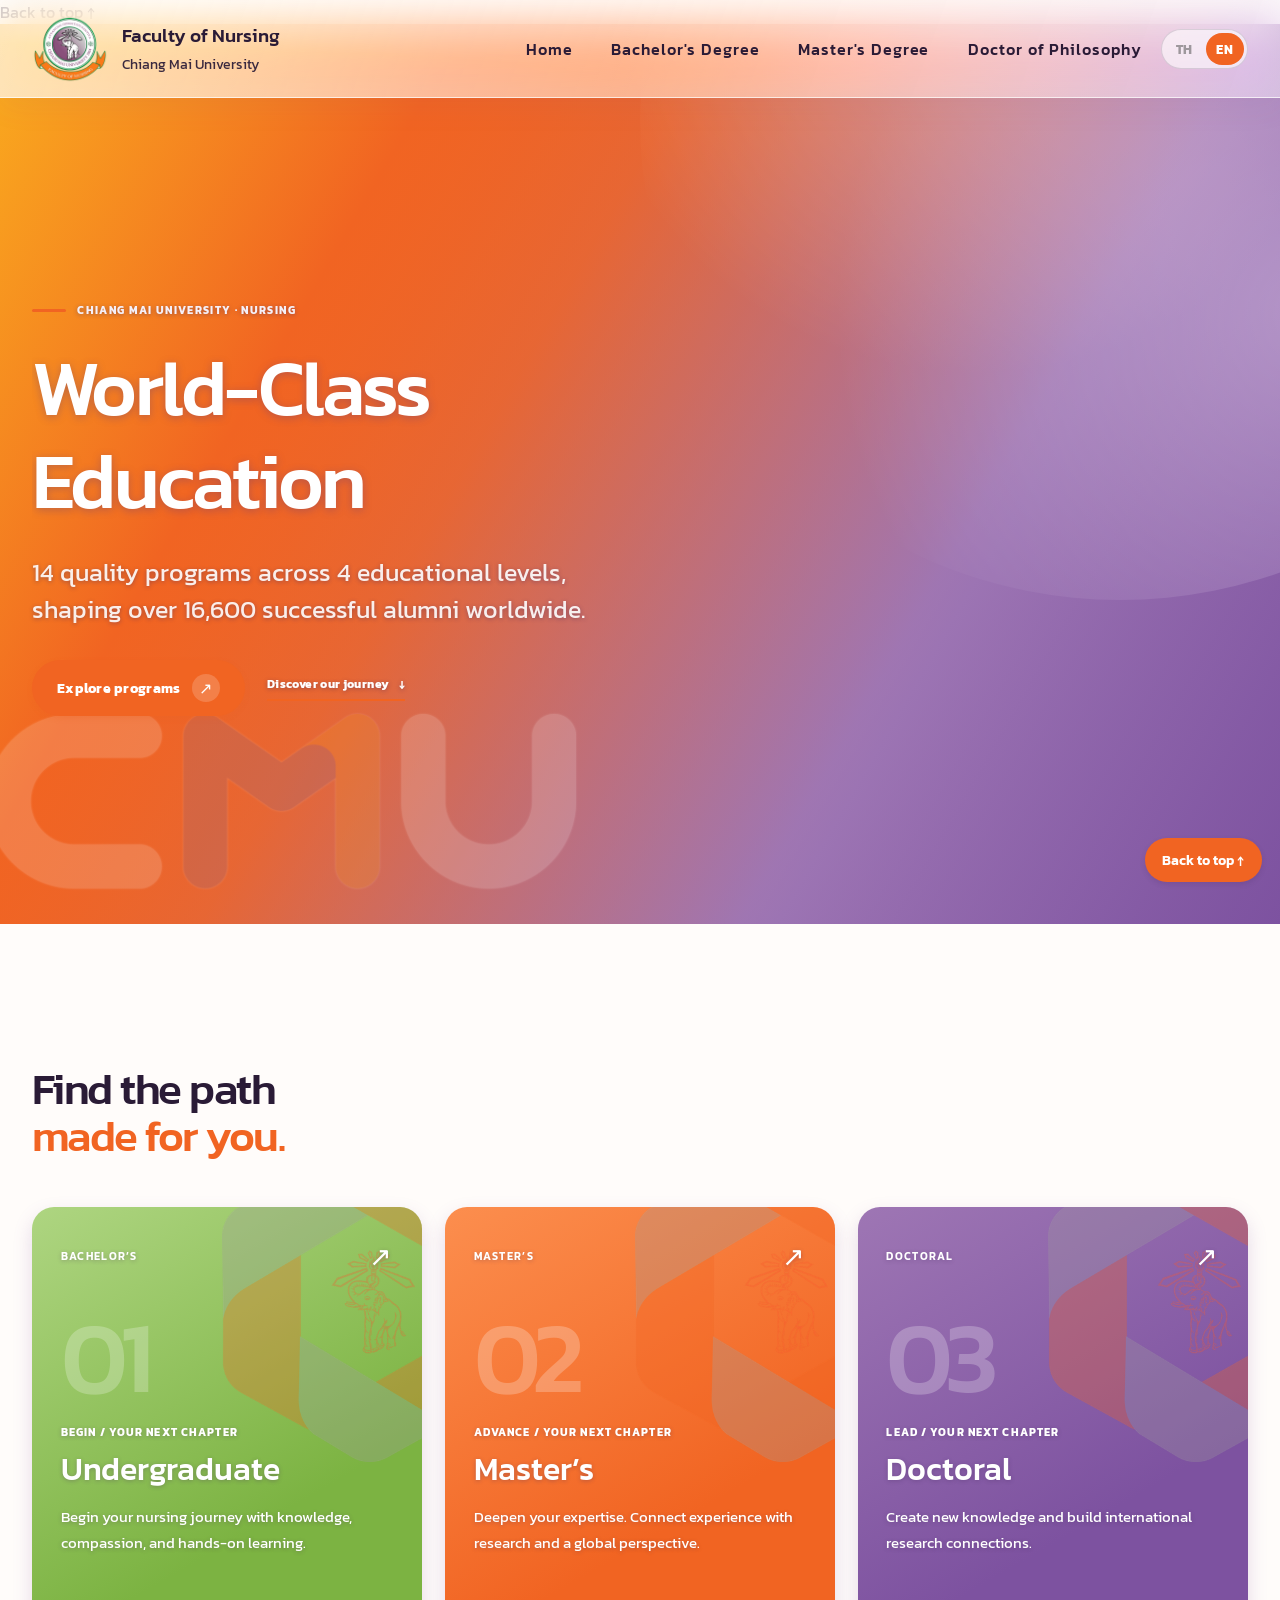
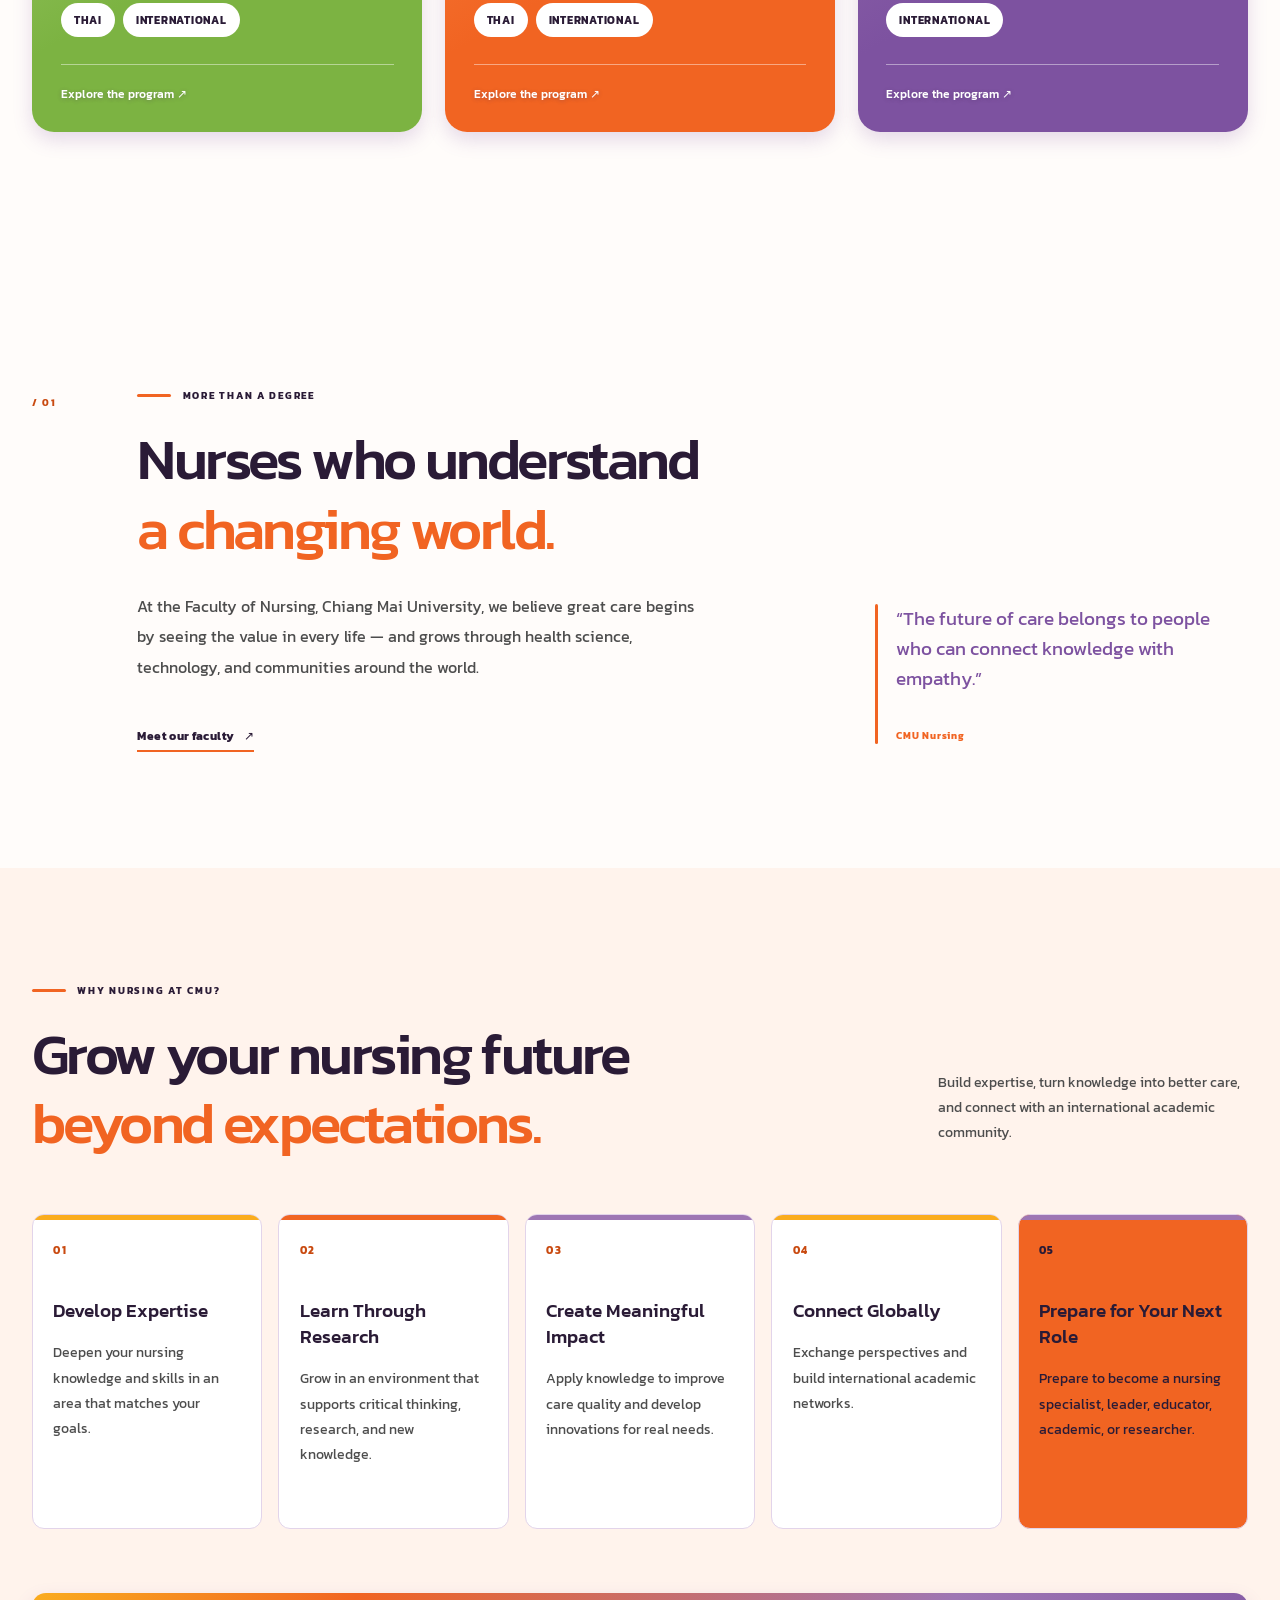
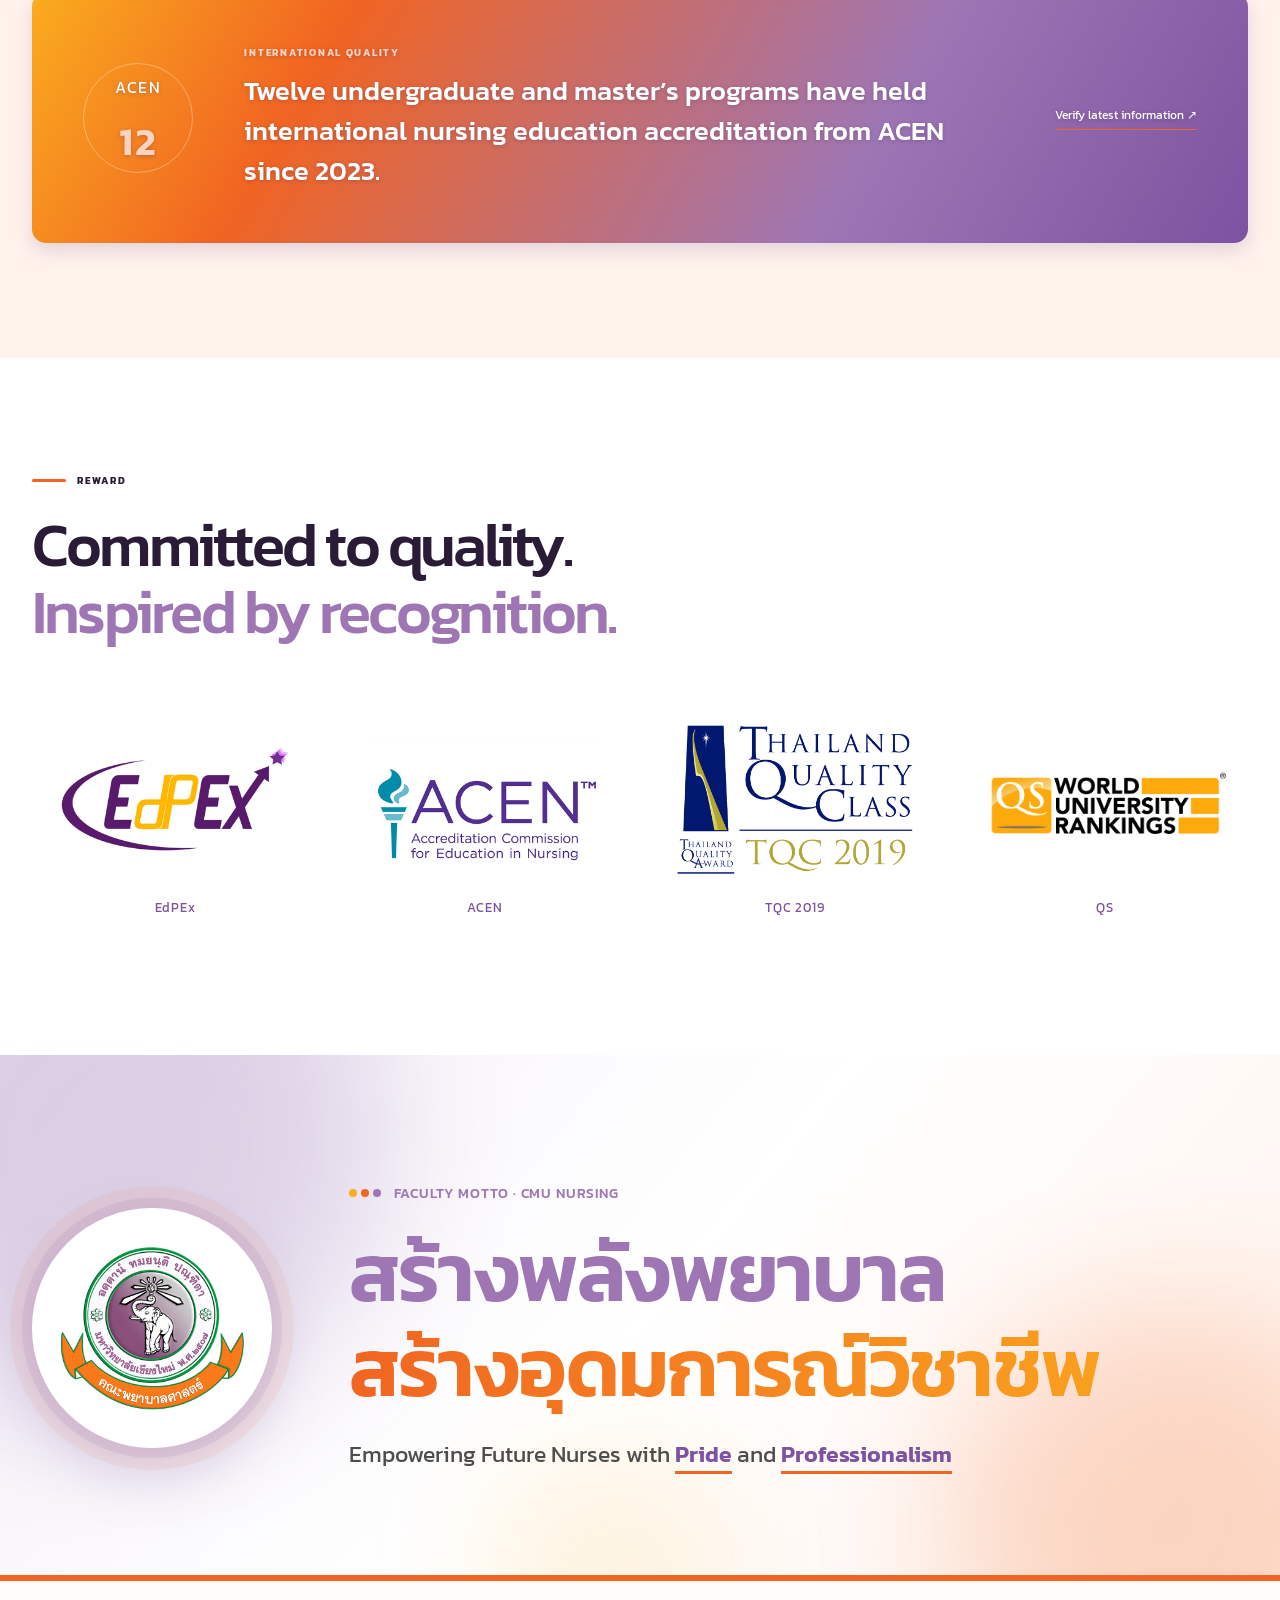
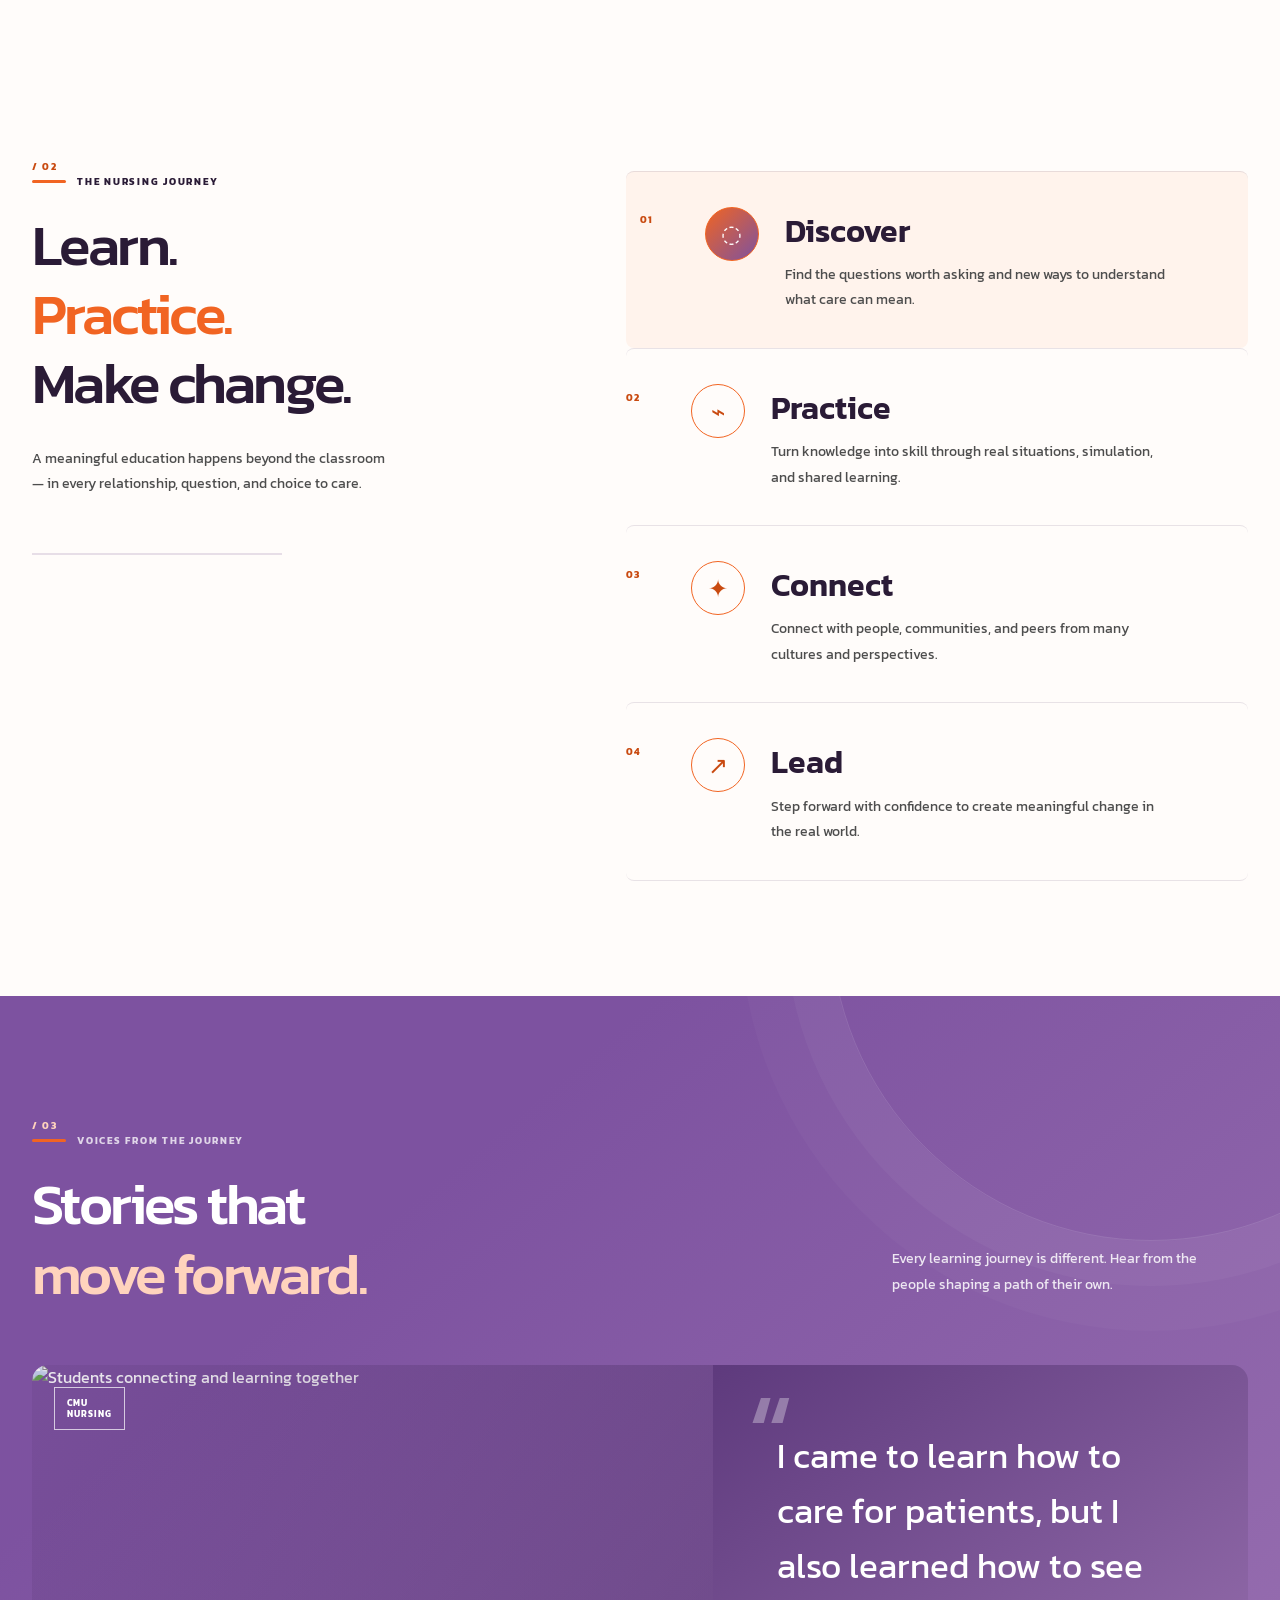
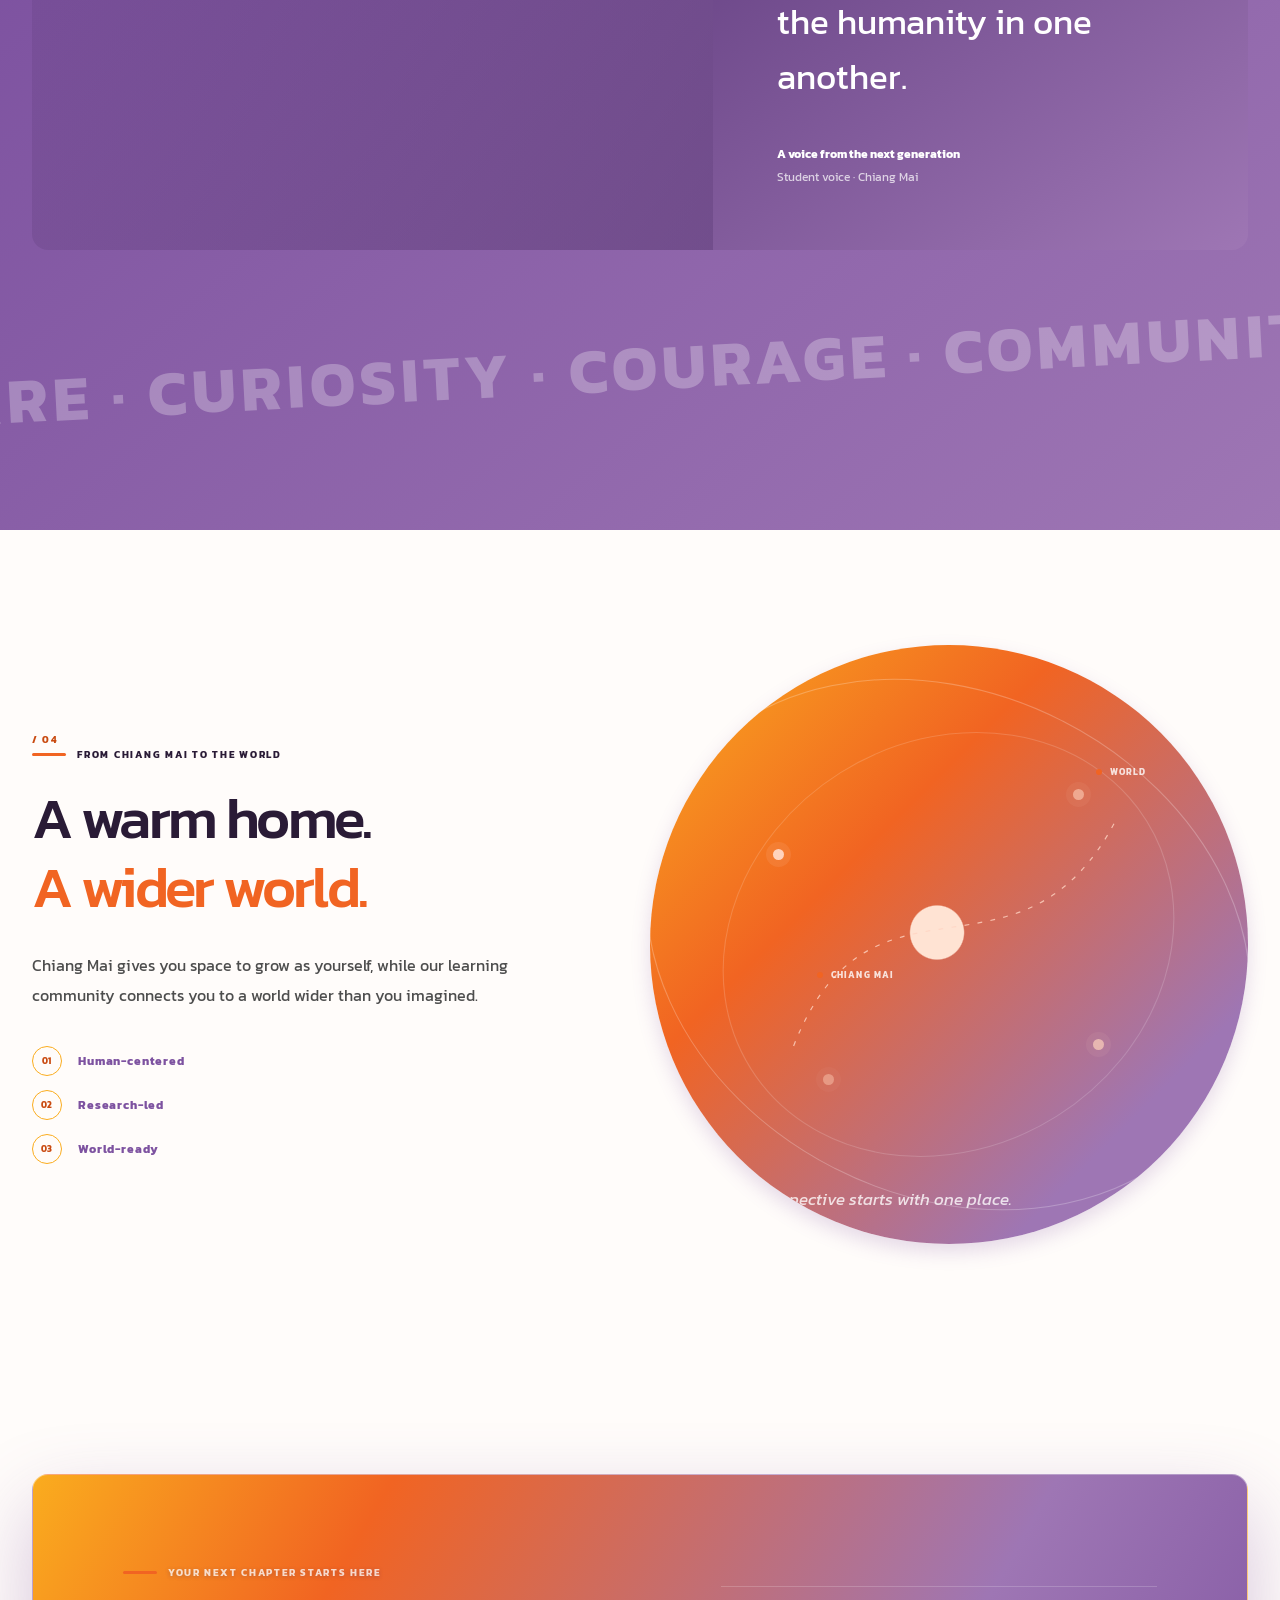
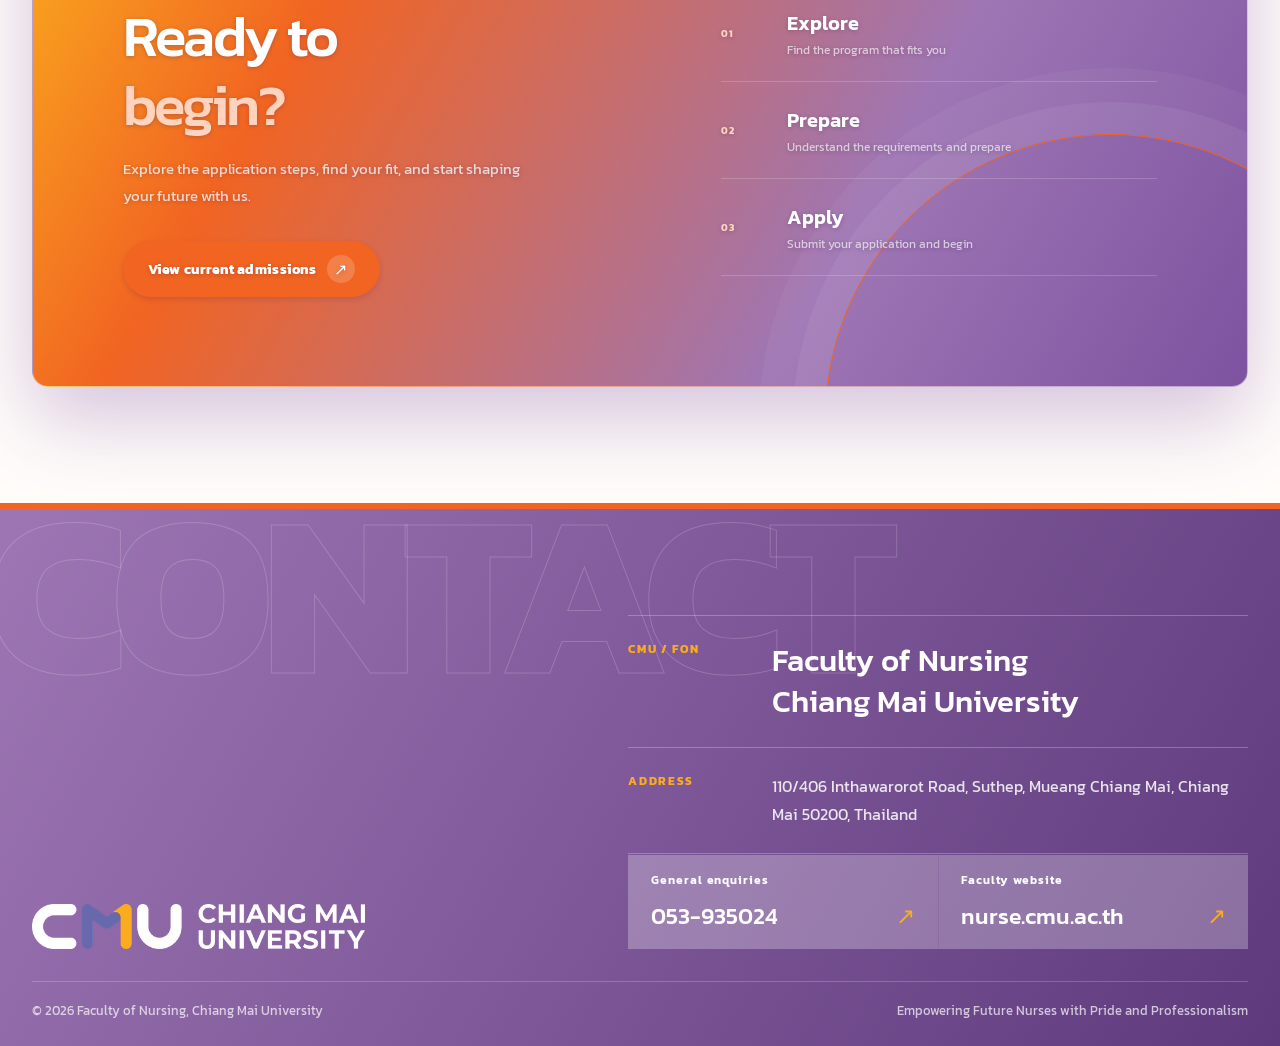
==== commit 10f40c9b: "เปลี่ยนสีส่วน ป.ตรี เป็น Lime #7CB342 และเพิ่มลิงก์โครงสร้างหลักสูตร Co-Authored-By: Claude Opus 5.5" ====
--- a/index.html
+++ b/index.html
@@ -20,7 +20,7 @@
     />
     <link rel="stylesheet" href="styles.css" />
     <link rel="stylesheet" href="experience.css" />
-    <link rel="stylesheet" href="campaign.css?v=20261021-4" /><link rel="stylesheet" href="brand.css?v=20261023-7" />
+    <link rel="stylesheet" href="campaign.css?v=20261023-1" /><link rel="stylesheet" href="brand.css?v=20261024-1" />
     <script defer src="components.js?v=20261023-3"></script>
     <script defer src="script.js?v=20261023-1"></script>
     <script defer src="hero-video.js?v=20261022-1"></script>
--- a/styles.css
+++ b/styles.css
@@ -288,10 +288,8 @@
   .international-art { min-height: 430px; }
 }
 
-@media (max-width: 700px) {
-  .container { width: min(100% - 2rem, 560px); }
-  .site-header { position: absolute; }
-  .nav-wrap { min-height: 74px; }
+/* Tablet and below: collapse primary navigation into the menu toggle */
+@media (max-width: 1024px) {
   .desktop-nav { display: none; }
   .nav-actions { margin-left: auto; }
   .menu-toggle { display: block; }
@@ -302,6 +300,12 @@
   .site-header.menu-active .menu-toggle { position: relative; z-index: 11; }
   .site-header.menu-active .menu-toggle span:first-child { transform: translateY(2px) rotate(45deg); }
   .site-header.menu-active .menu-toggle span:last-child { transform: translateY(-3px) rotate(-45deg); }
+}
+
+@media (max-width: 700px) {
+  .container { width: min(100% - 2rem, 560px); }
+  .site-header { position: absolute; }
+  .nav-wrap { min-height: 74px; }
   .hero { padding: 8.8rem 0 4.5rem; }
   .hero-grid { display: flex; flex-direction: column; align-items: stretch; min-height: auto; gap: 1rem; }
   h1 { font-size: clamp(3.35rem, 15vw, 5rem); }
--- a/campaign.css
+++ b/campaign.css
@@ -121,7 +121,7 @@
   .reward-grid { grid-template-columns: repeat(2, minmax(0, 1fr)); }
   .map-heading { align-items: flex-start; flex-direction: column; }
 }
-@media (max-width: 700px) {
+@media (max-width: 1024px) {
   .site-header.menu-active, .degree-page .site-header.menu-active {
     position: fixed; backdrop-filter: none; animation: none; transform: none;
   }
--- a/brand.css
+++ b/brand.css
@@ -94,7 +94,7 @@
 .chapter-strip a:hover { color: var(--ink); background: var(--ci-orange-soft); letter-spacing: .04em; }
 
 /* ---------- Program finder cards ---------- */
-.finder-undergraduate { background: linear-gradient(150deg, #FDC456, var(--ci-gold) 60%); color: var(--ink); }
+.finder-undergraduate { background: linear-gradient(150deg, #AED581, #7CB342 60%); color: var(--ink); }
 .finder-masters { background: linear-gradient(150deg, #fc8e4e, #f16422 60%); color: var(--ink); }
 .finder-doctoral { background: linear-gradient(150deg, var(--ci-purple), var(--ci-purple-strong) 60%); color: #fff; }
 .finder-undergraduate .finder-cta, .finder-masters .finder-cta { border-color: rgba(43, 24, 56, .2); }
@@ -187,7 +187,7 @@
 .degree-hero::after { border-color: #ffffff25; }
 .degree-page .site-footer { background: linear-gradient(120deg, var(--ci-purple), var(--ci-purple-deep)); }
 .level-nav a { color: var(--ink); }
-.level-nav a:nth-child(1) { background: var(--ci-gold); color: var(--ink); }
+.level-nav a:nth-child(1) { background: #7CB342; color: var(--ink); }
 .level-nav a:nth-child(2) { background: var(--ci-orange); color: var(--ink); }
 .level-nav a:nth-child(3) { background: var(--ci-purple-strong); color: #fff; }
 .level-nav a { border-color: #ffffff38; transition: filter .25s; }
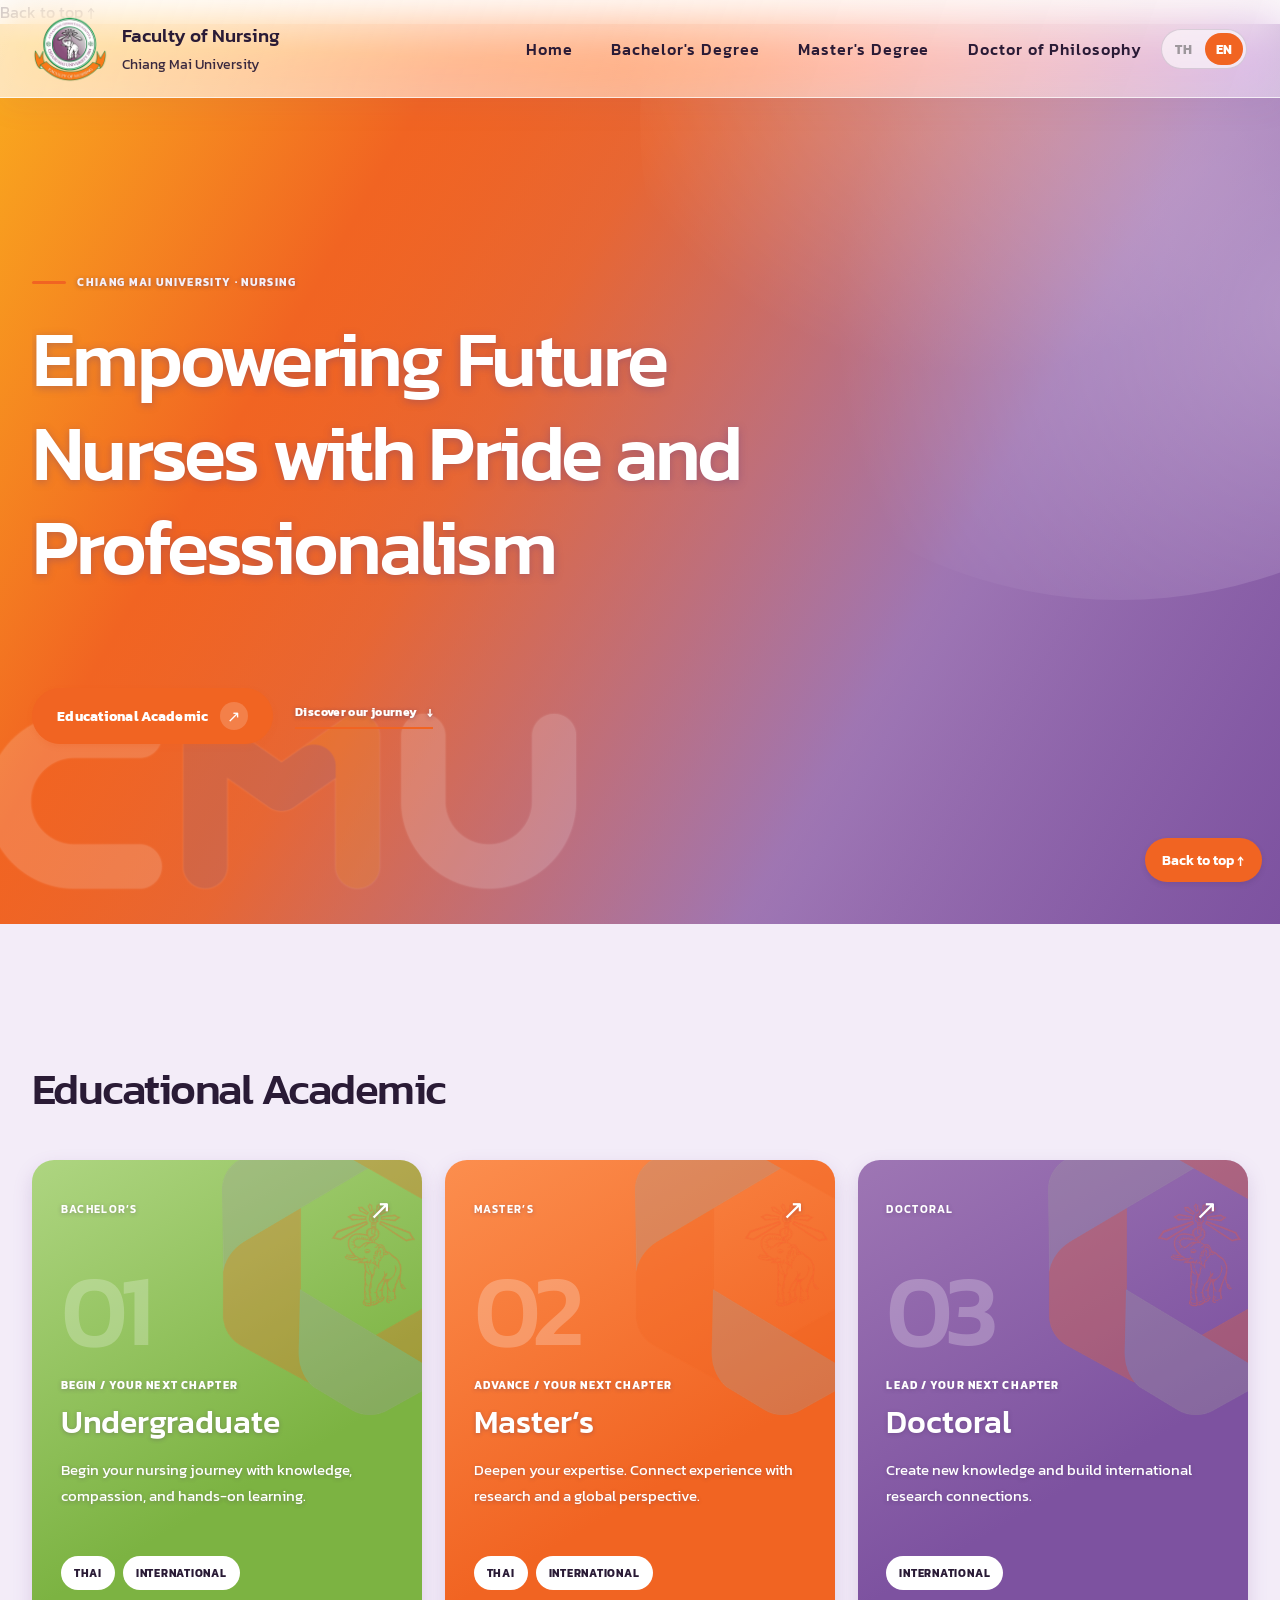
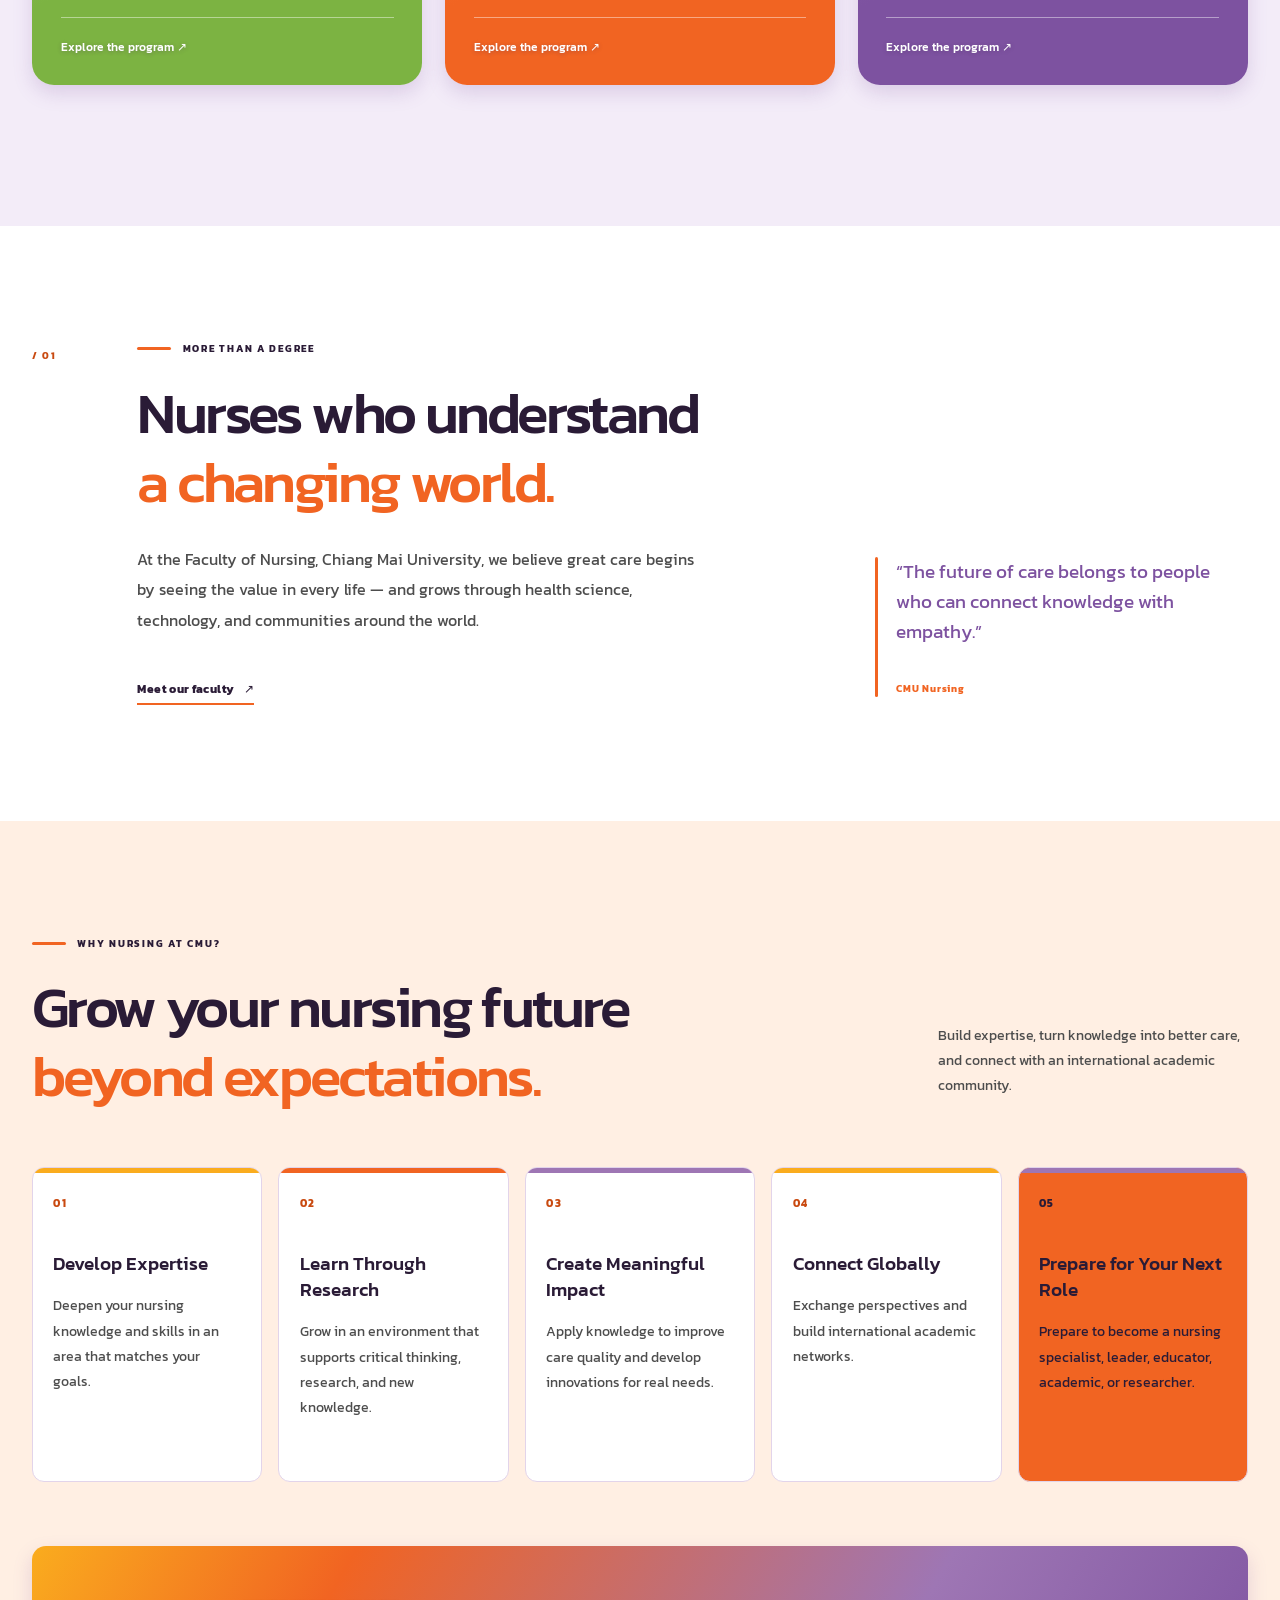
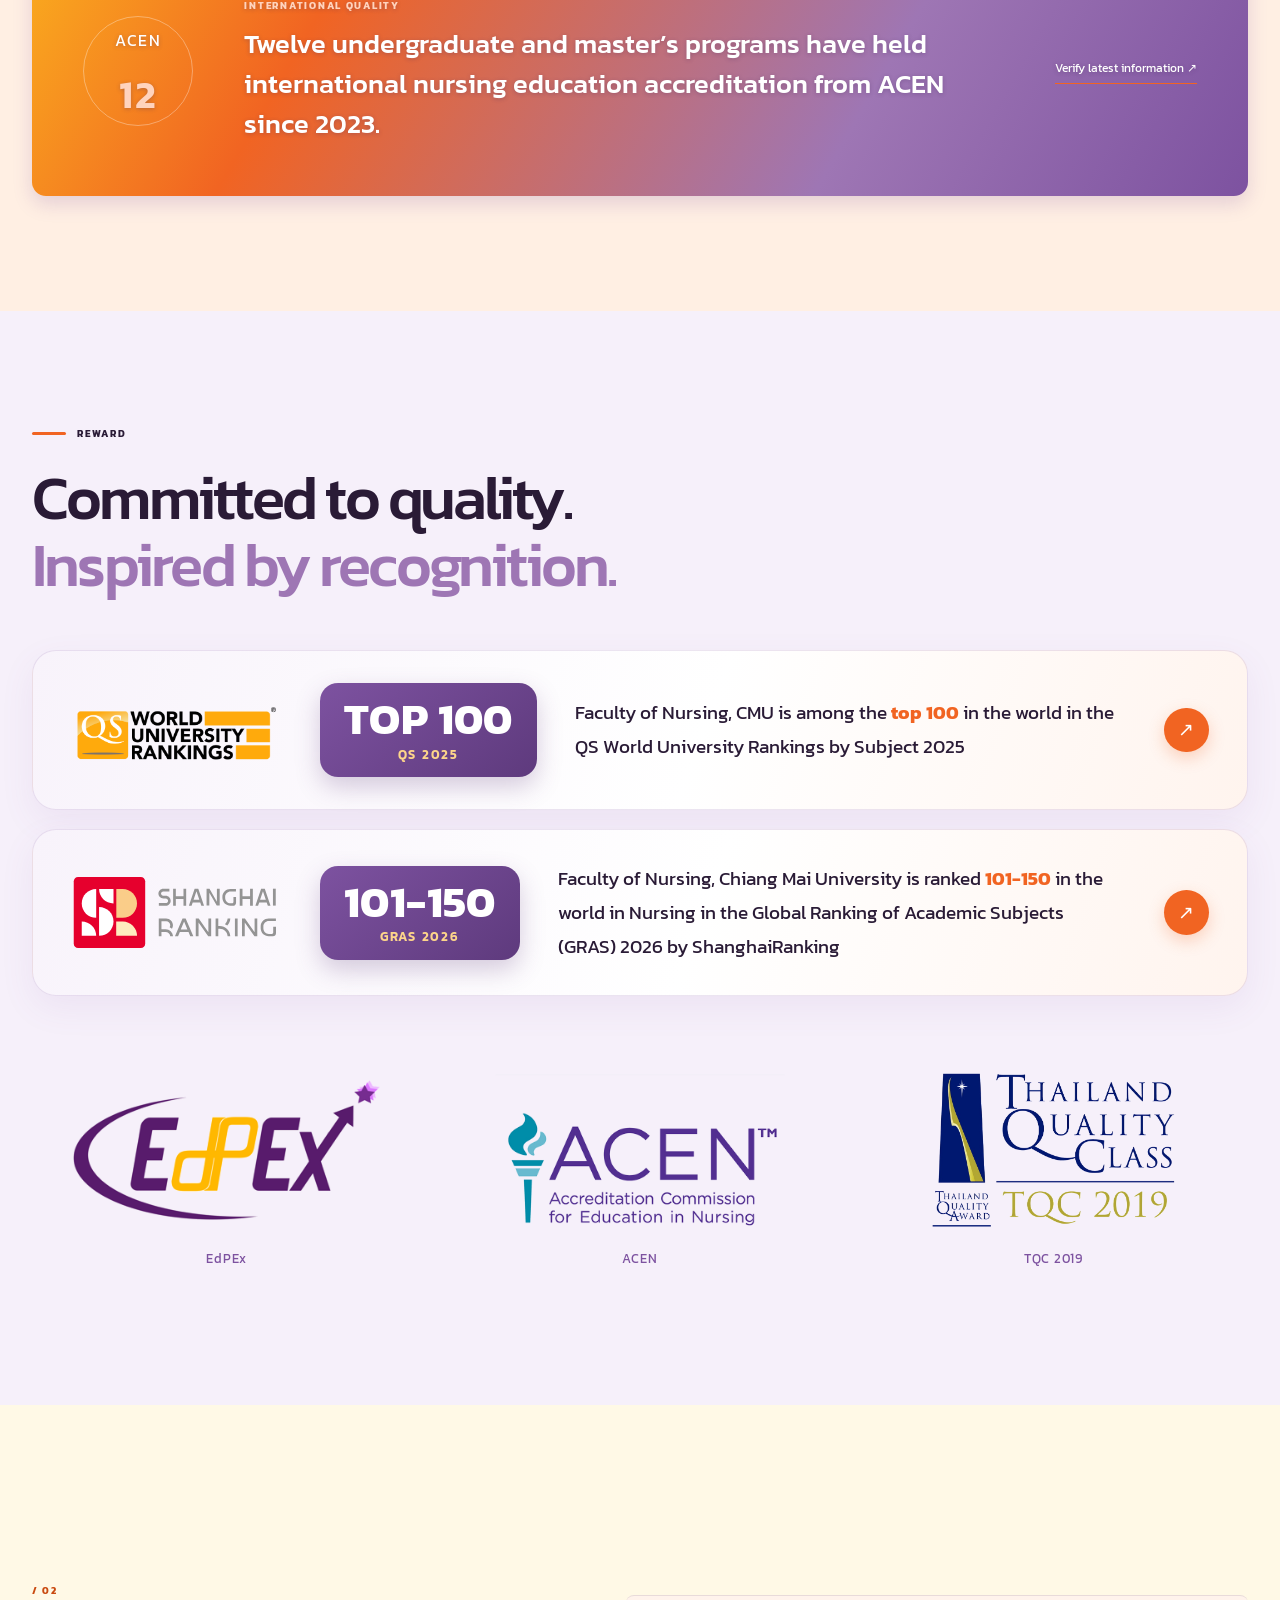
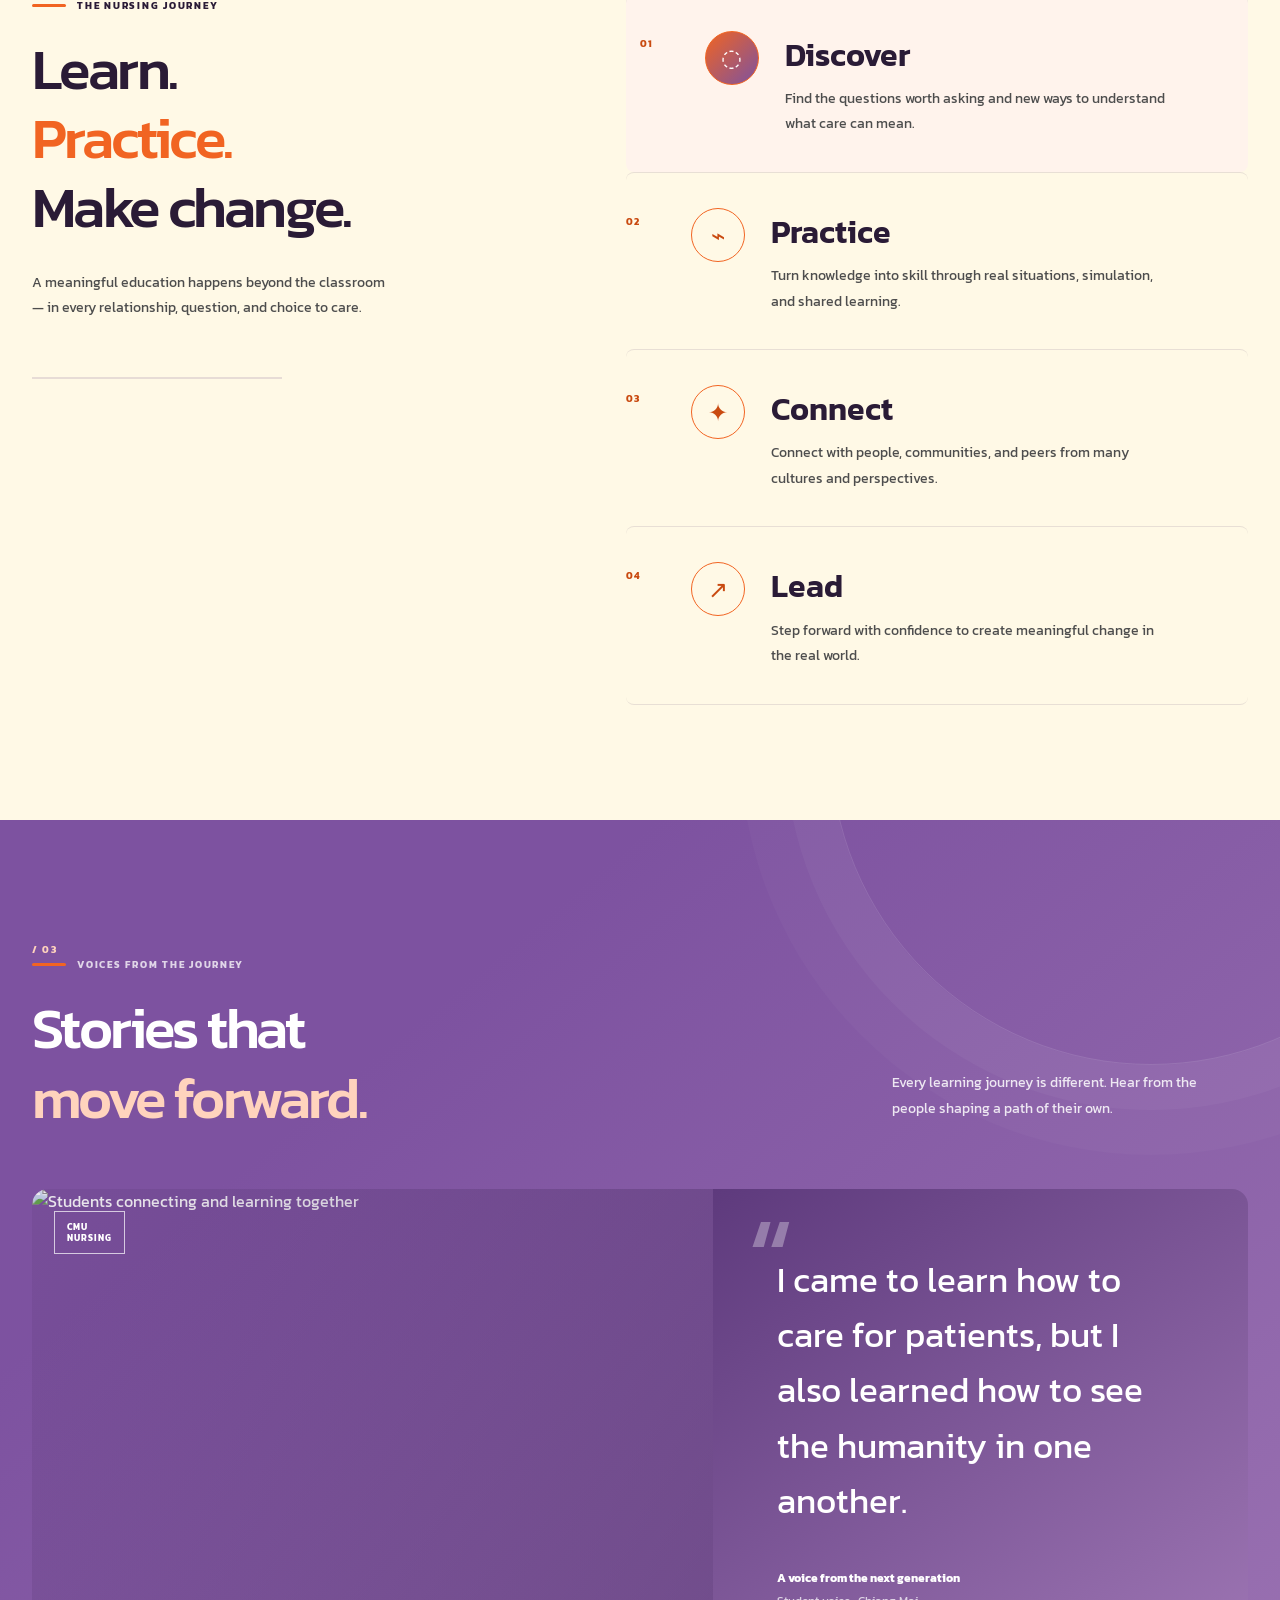
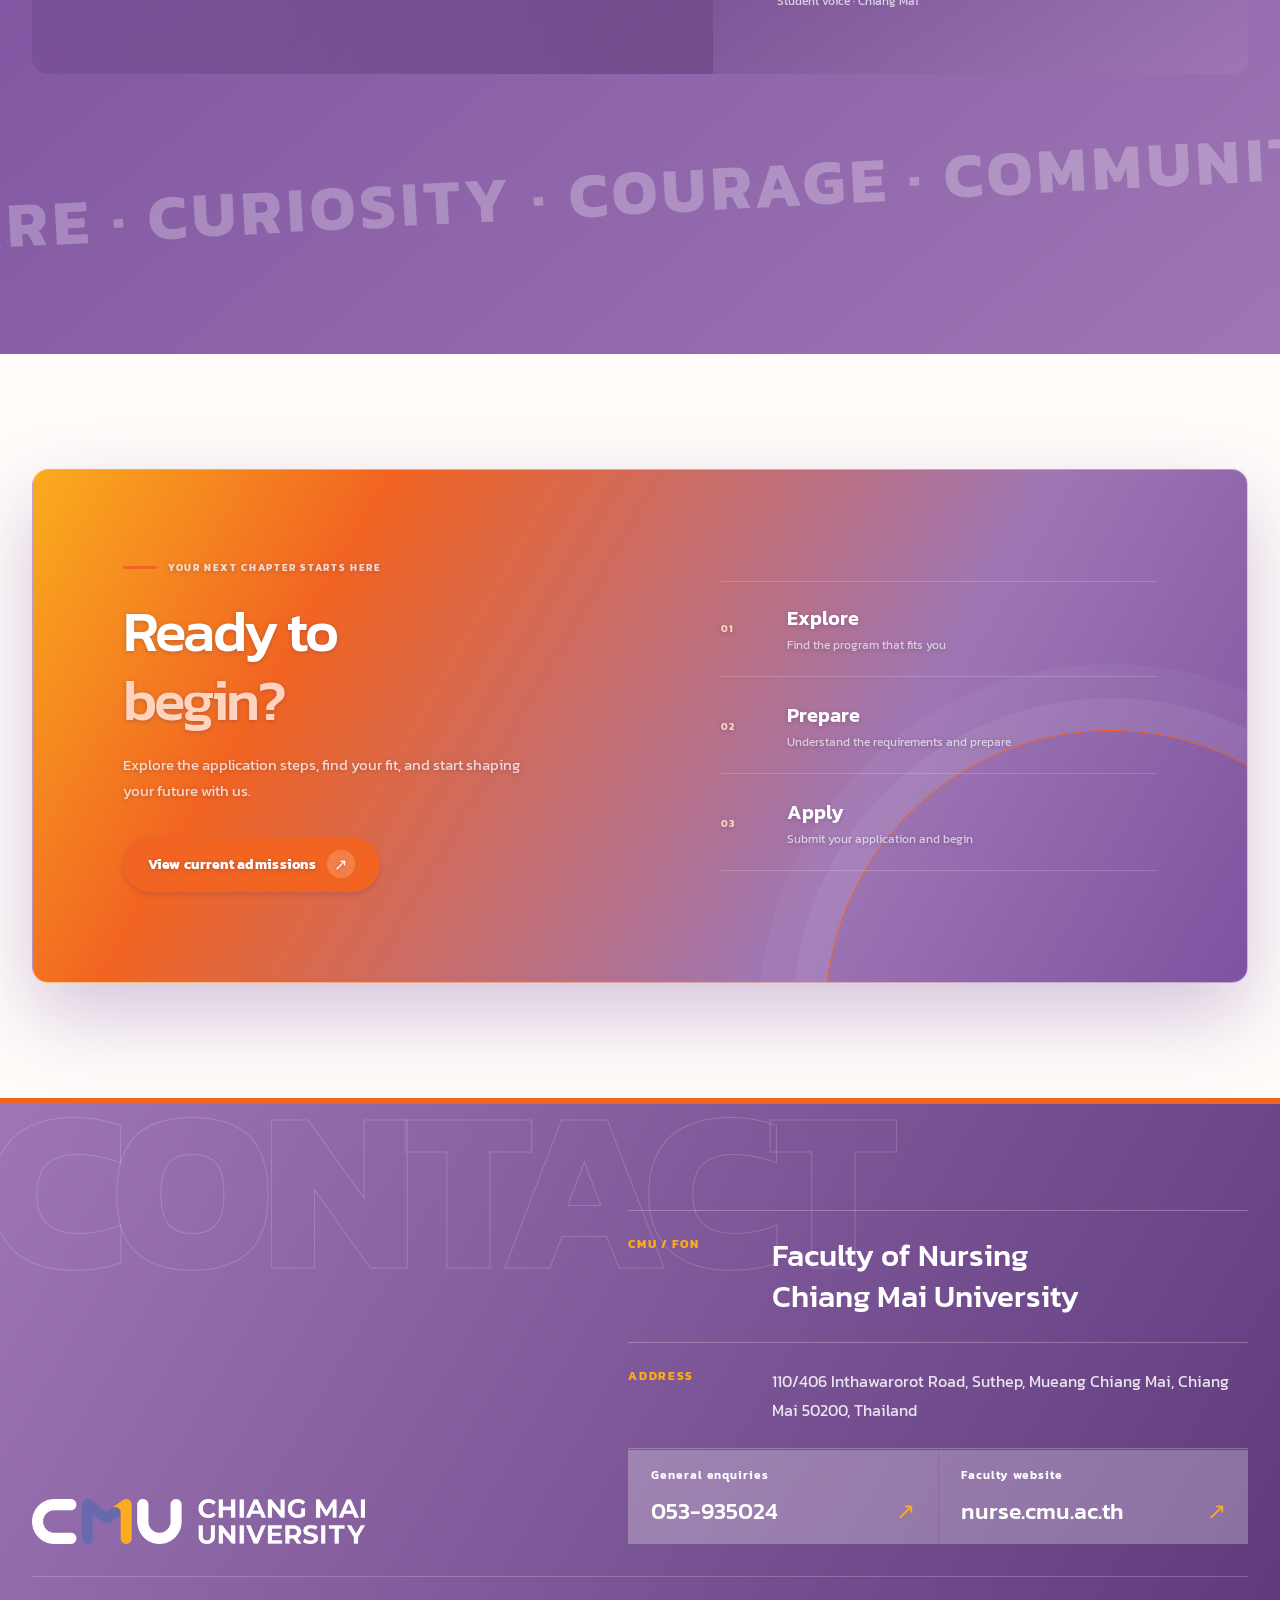
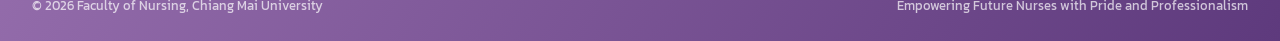
==== commit 570dcf7e: "เพิ่มเนื้อหา ป.โทใหม่" ====
--- a/index.html
+++ b/index.html
@@ -20,10 +20,10 @@
     />
     <link rel="stylesheet" href="styles.css" />
     <link rel="stylesheet" href="experience.css" />
-    <link rel="stylesheet" href="campaign.css?v=20261023-1" /><link rel="stylesheet" href="brand.css?v=20261024-1" />
+    <link rel="stylesheet" href="campaign.css?v=20261026-4" /><link rel="stylesheet" href="brand.css?v=20261026-3" />
     <script defer src="components.js?v=20261023-3"></script>
-    <script defer src="script.js?v=20261023-1"></script>
-    <script defer src="hero-video.js?v=20261022-1"></script>
+    <script defer src="script.js?v=20261026-4"></script>
+    <script defer src="hero-video.js?v=20261026-1"></script>
   </head>
   <body>
     <div class="reading-progress" aria-hidden="true"></div>
@@ -144,7 +144,7 @@
         </div>
       </section>
 
-      <section class="motto-band" id="motto" aria-labelledby="motto-title">
+      <!-- <section class="motto-band" id="motto" aria-labelledby="motto-title">
         <div class="motto-glow" aria-hidden="true"><span></span><span></span><span></span></div>
         <div class="container motto-grid">
           <div class="motto-seal reveal" aria-hidden="true"><img src="image/web/faculty-logo-th.png" width="320" height="288" alt="" loading="lazy" /></div>
@@ -155,7 +155,7 @@
           </div>
         </div>
         <div class="ci-stripe" aria-hidden="true"></div>
-      </section>
+      </section> -->
 
       <section class="journey section" id="journey">
         <div class="container journey-grid">
@@ -213,7 +213,7 @@
         </div>
       </section>
 
-      <section class="international section" id="international">
+      <!-- <section class="international section" id="international">
         <div class="container international-grid">
           <div class="international-copy reveal">
             <p class="section-index">/ 04</p>
@@ -230,7 +230,7 @@
             <div class="art-caption"><span data-i18n="artCaption">A global perspective<br />starts with one place.</span><span>✦</span></div>
           </div>
         </div>
-      </section>
+      </section> -->
 
       <section class="admissions section" id="admissions">
         <div class="container admissions-panel reveal">
--- a/campaign.css
+++ b/campaign.css
@@ -85,12 +85,25 @@
 .rewards-heading { max-width: 850px; margin-bottom: 3rem; }
 .rewards-heading h2 { font-size: clamp(2.5rem, 4.8vw, 5rem); line-height: 1.1; font-weight: 500; }
 .rewards-heading h2 em { display: block; font-style: normal; color: #9e76b4; }
-.reward-grid { display: grid; grid-template-columns: repeat(4, minmax(0, 1fr)); gap: 1.5rem; }
+.reward-grid { display: grid; grid-template-columns: repeat(3, minmax(0, 1fr)); gap: 1.5rem; margin-top: clamp(2rem, 4vw, 3.2rem); }
 .reward-card { margin: 0; padding: 1.4rem; border: 0; border-radius: 0; background: transparent; box-shadow: none; transition: transform .4s; }
 .reward-card:hover { transform: translateY(-7px); box-shadow: none; }
-.reward-logo { height: 160px; display: grid; place-items: center; }
-.reward-logo img { width: 100%; height: 100%; object-fit: contain; background: transparent; border: 0; border-radius: 0; box-shadow: none; }
+.reward-logo { --lh: 160px; height: var(--lh); display: flex; align-items: center; justify-content: center; }
+.reward-logo img { width: auto; height: auto; max-width: 100%; max-height: var(--lh); object-fit: contain; background: transparent; border: 0; border-radius: 0; box-shadow: none; }
 .reward-card figcaption { margin-top: 1.2rem; border: 0; padding-top: 0; text-align: center; font-size: .8rem; color: #7d52a0; letter-spacing: .06em; }
+.reward-ranks { display: grid; gap: 1.2rem; }
+.reward-rank { display: grid; grid-template-columns: 210px auto 1fr auto; align-items: center; gap: clamp(1.2rem, 3vw, 2.4rem); padding: clamp(1.3rem, 2.6vw, 2rem) clamp(1.4rem, 3vw, 2.6rem); color: inherit; transition: transform .3s, box-shadow .3s, border-color .3s; border: 1px solid #7d52a026; border-radius: 24px; background: linear-gradient(110deg, #f8f3fb 0%, #fff 55%, #fff4ee 100%); box-shadow: 0 12px 34px #7d52a014; }
+.reward-rank:hover { transform: translateY(-4px); border-color: #7d52a066; box-shadow: 0 18px 44px #7d52a02e; }
+.reward-rank-logo { display: block; width: clamp(150px, 16vw, 207px); height: auto; max-height: 76px; object-fit: contain; justify-self: start; }
+.reward-rank-go { display: grid; place-items: center; width: 2.8rem; height: 2.8rem; border-radius: 50%; background: #f16422; color: #fff; font-size: 1.2rem; font-weight: 700; box-shadow: 0 6px 16px #f1642240; transition: transform .3s; }
+.reward-rank:hover .reward-rank-go { transform: translate(3px, -3px); }
+.reward-rank-badge { display: grid; justify-items: center; gap: .15rem; padding: .85rem 1.5rem; border-radius: 18px; background: linear-gradient(140deg, #7d52a0, #5e3a7d); color: #fff; box-shadow: 0 10px 24px #5e3a7d40; }
+.reward-rank-badge b { font-size: clamp(1.9rem, 3.4vw, 2.8rem); font-weight: 700; line-height: 1.05; letter-spacing: .01em; }
+.reward-rank-badge span { color: #fdd58a; font-size: .8rem; font-weight: 600; letter-spacing: .14em; }
+.reward-rank p { margin: 0; color: #2a1b36; font-size: clamp(1rem, 1.5vw, 1.2rem); line-height: 1.75; }
+.reward-rank p strong { color: #f16422; font-weight: 700; }
+@media (max-width: 900px) { .reward-rank { grid-template-columns: 1fr auto; } .reward-rank p { grid-column: 1 / -1; grid-row: 3; } .reward-rank-go { grid-row: 1; grid-column: 2; } .reward-rank-badge { justify-self: start; } }
+@media (max-width: 520px) { .reward-rank-badge { justify-items: start; } }
 .contact-heading .eyebrow-light { color: #7d52a0; }
 .campus-map { margin-block: 4rem 6rem; }
 .map-heading { display: flex; align-items: center; justify-content: space-between; gap: 2rem; margin-bottom: 1.5rem; }
@@ -118,7 +131,7 @@
   .finder-copy > strong { font-size: 2.6rem; }
   .finder-copy > em { min-height: 0; max-width: 550px; }
   .finder-number { font-size: 6rem; }
-  .reward-grid { grid-template-columns: repeat(2, minmax(0, 1fr)); }
+  .reward-grid { grid-template-columns: repeat(3, minmax(0, 1fr)); }
   .map-heading { align-items: flex-start; flex-direction: column; }
 }
 @media (max-width: 1024px) {
@@ -149,7 +162,7 @@
   .benefit-card h3 { font-size: 1.4rem; margin-top: 1.5rem; }
   .reward-grid { gap: .8rem; }
   .reward-card { padding: .8rem; }
-  .reward-logo { height: 115px; }
+  .reward-logo { --lh: 115px; }
   .campus-map iframe { height: 340px; }
 }
 @media (max-width: 360px) {
--- a/brand.css
+++ b/brand.css
@@ -339,3 +339,17 @@
 .language-toggle:not(.is-en) .lang-th, .language-toggle.is-en .lang-en { color: #fff; background: var(--ci-orange); }
 .language-toggle:hover span:not([class*="divider"]) { opacity: 1; }
 .language-toggle:focus-visible { outline: 3px solid var(--ci-orange); outline-offset: 3px; }
+
+/* English mode: the Thai faculty motto gives way to its English line, shown as the headline */
+html[lang="en"] #motto-title { display: none; }
+html[lang="en"] .motto-en { max-width: 16ch; margin: 0; color: var(--ink); font-size: clamp(2.4rem, 5.6vw, 5rem); font-weight: 600; line-height: 1.15; letter-spacing: -.02em; }
+html[lang="en"] .motto-en b { border-bottom: 0; text-decoration: underline; text-decoration-color: var(--ci-gold); text-decoration-thickness: .07em; text-underline-offset: .14em; }
+html[lang="en"] .motto-en b + b { text-decoration-color: var(--ci-orange); }
+
+/* Home page: every block gets its own background so neighbouring sections never blend together.
+   Order: finder (lilac) → intro (white) → why-cmu (peach) → rewards (lilac) → journey (butter) → stories (plum) → admissions (purple) */
+#program-finder { background: #F3ECF8; }
+#about { background: #FFFFFF; }
+#why-cmu { background: #FFEFE3; }
+#rewards { background: #F6F0FA; }
+#journey { background: #FFF9E6; }
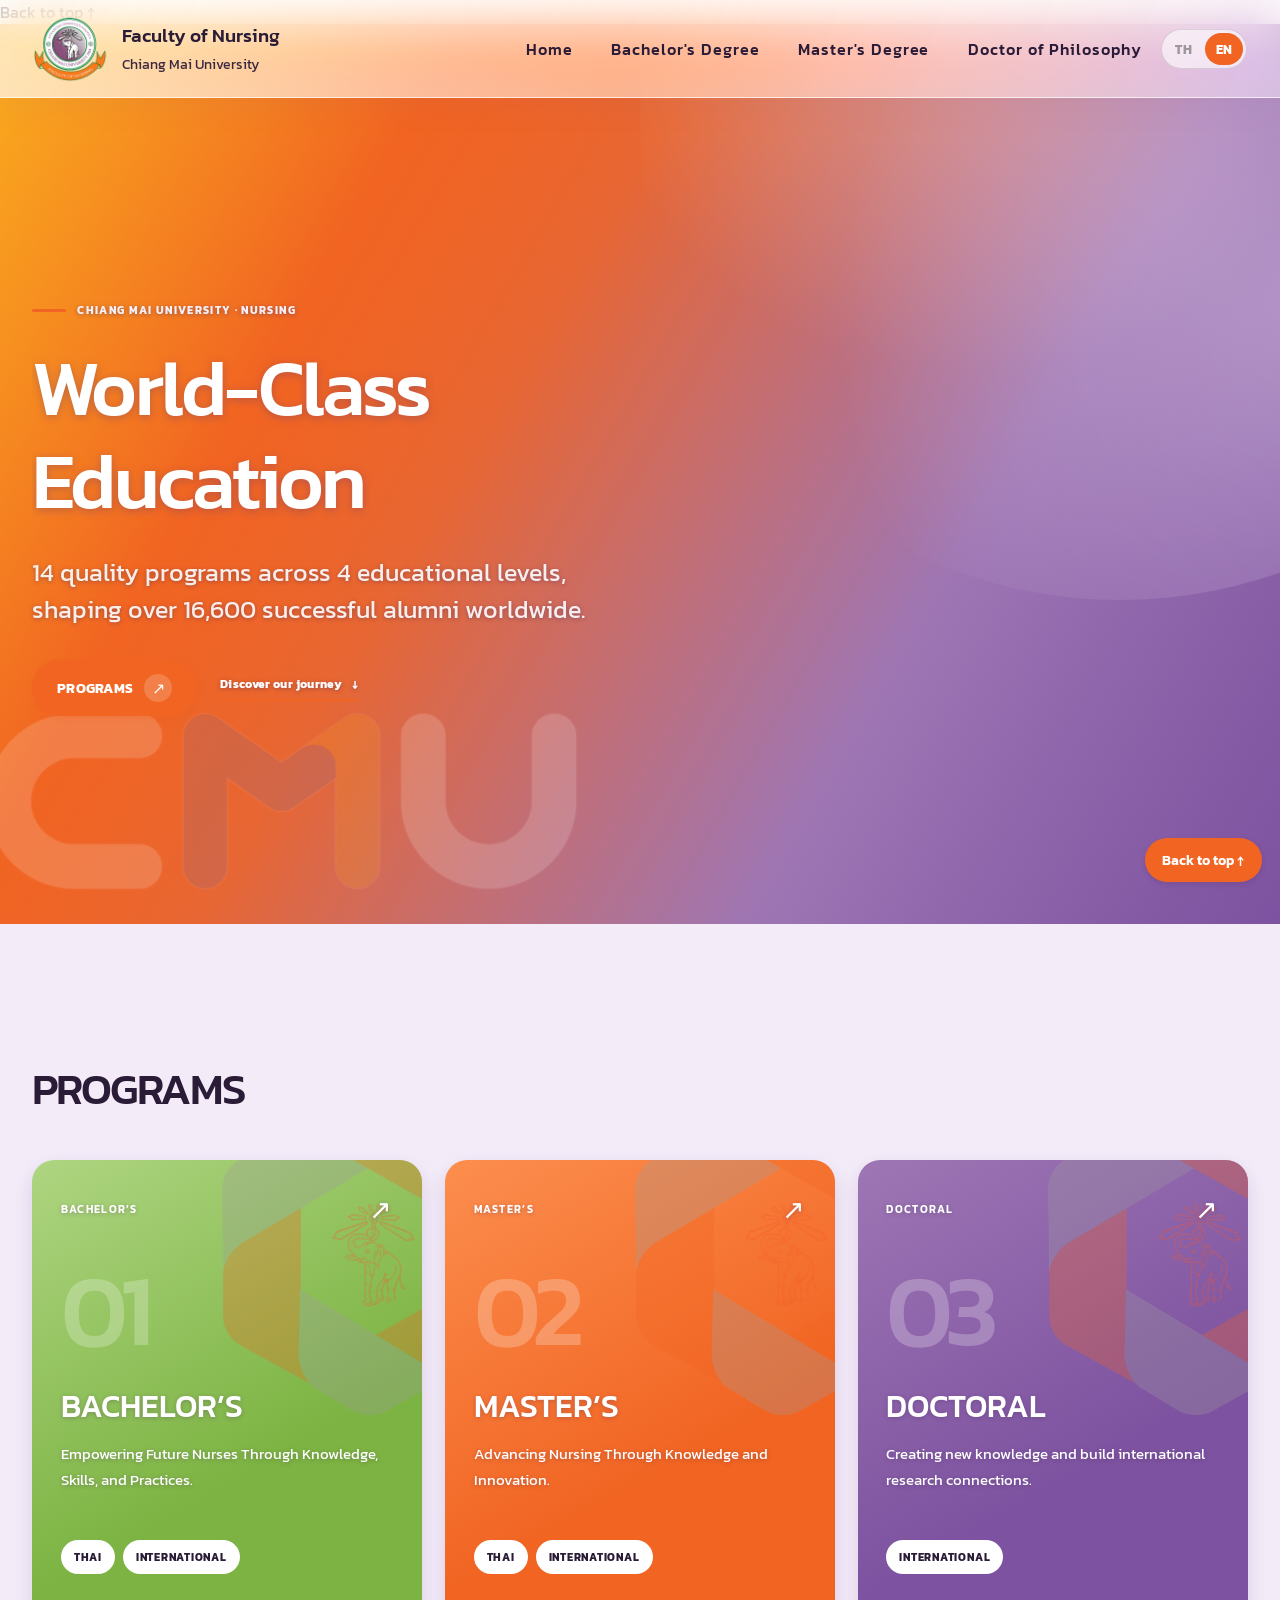
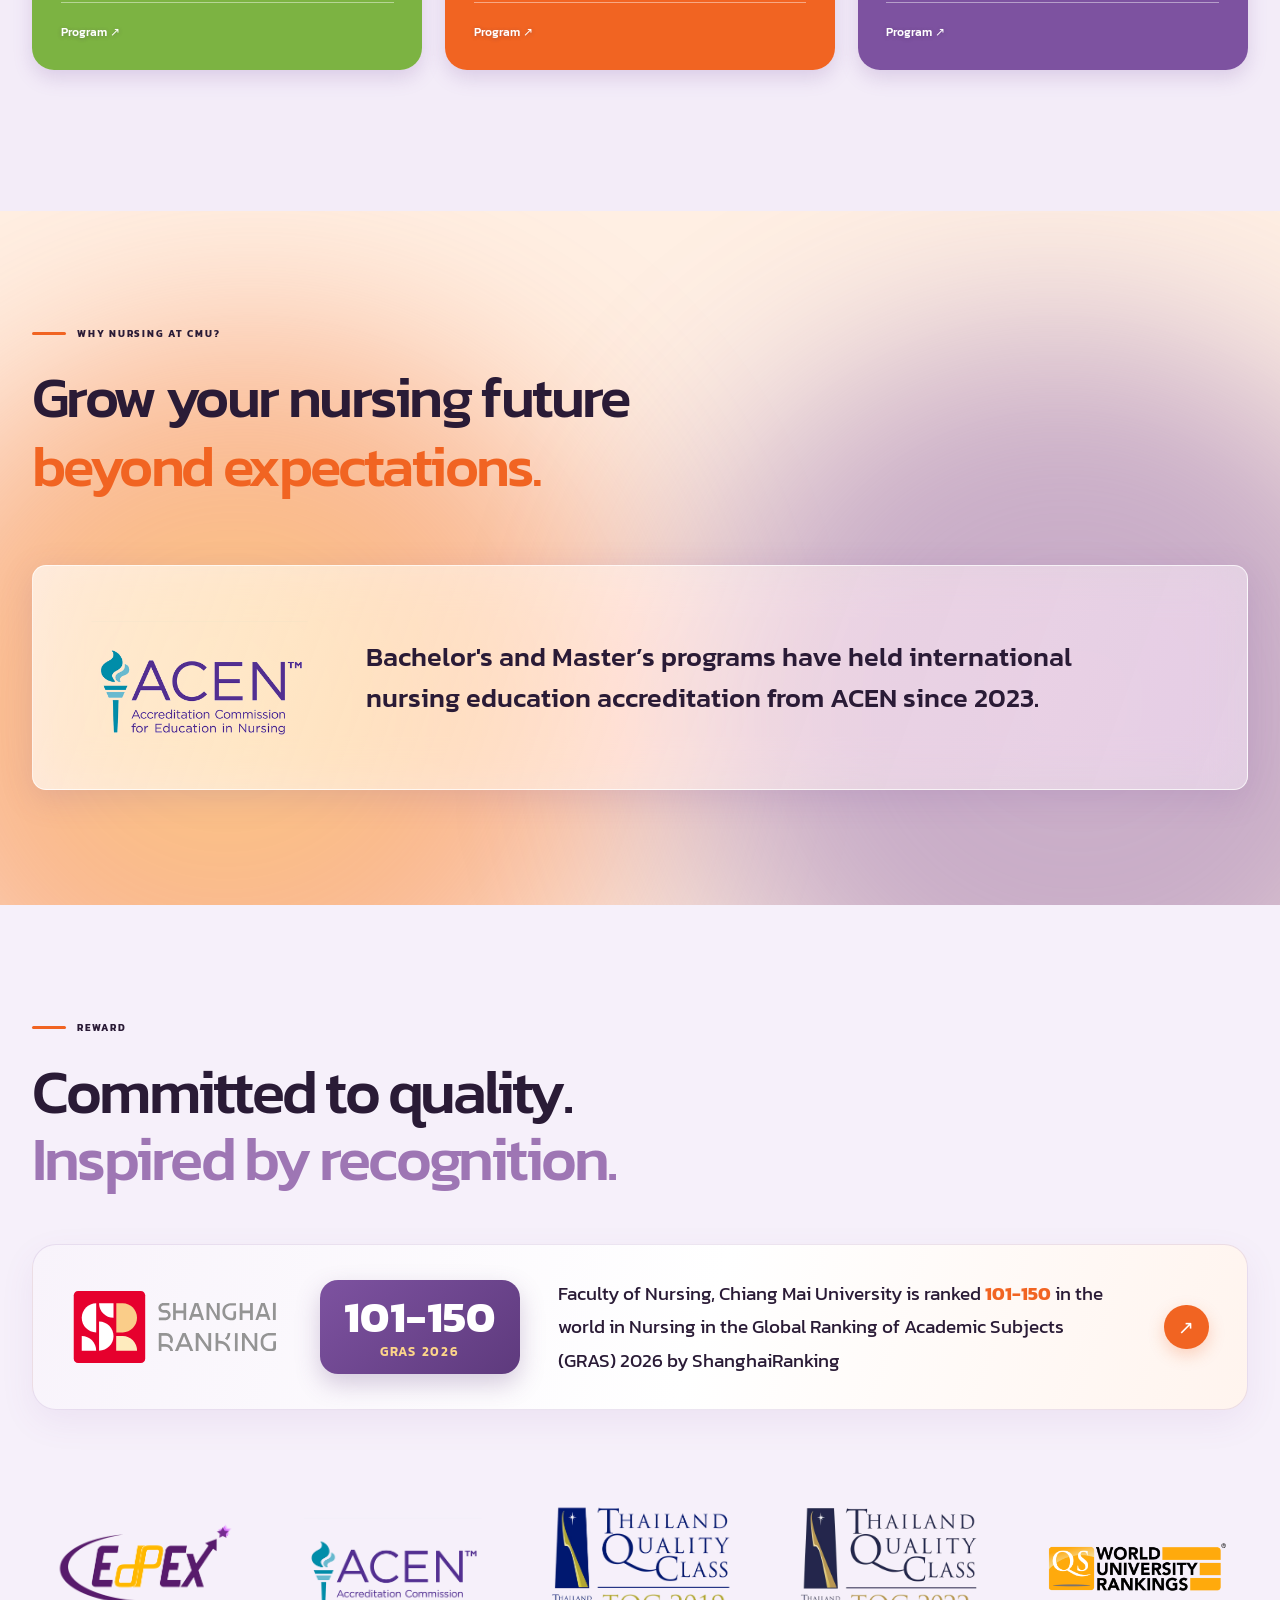
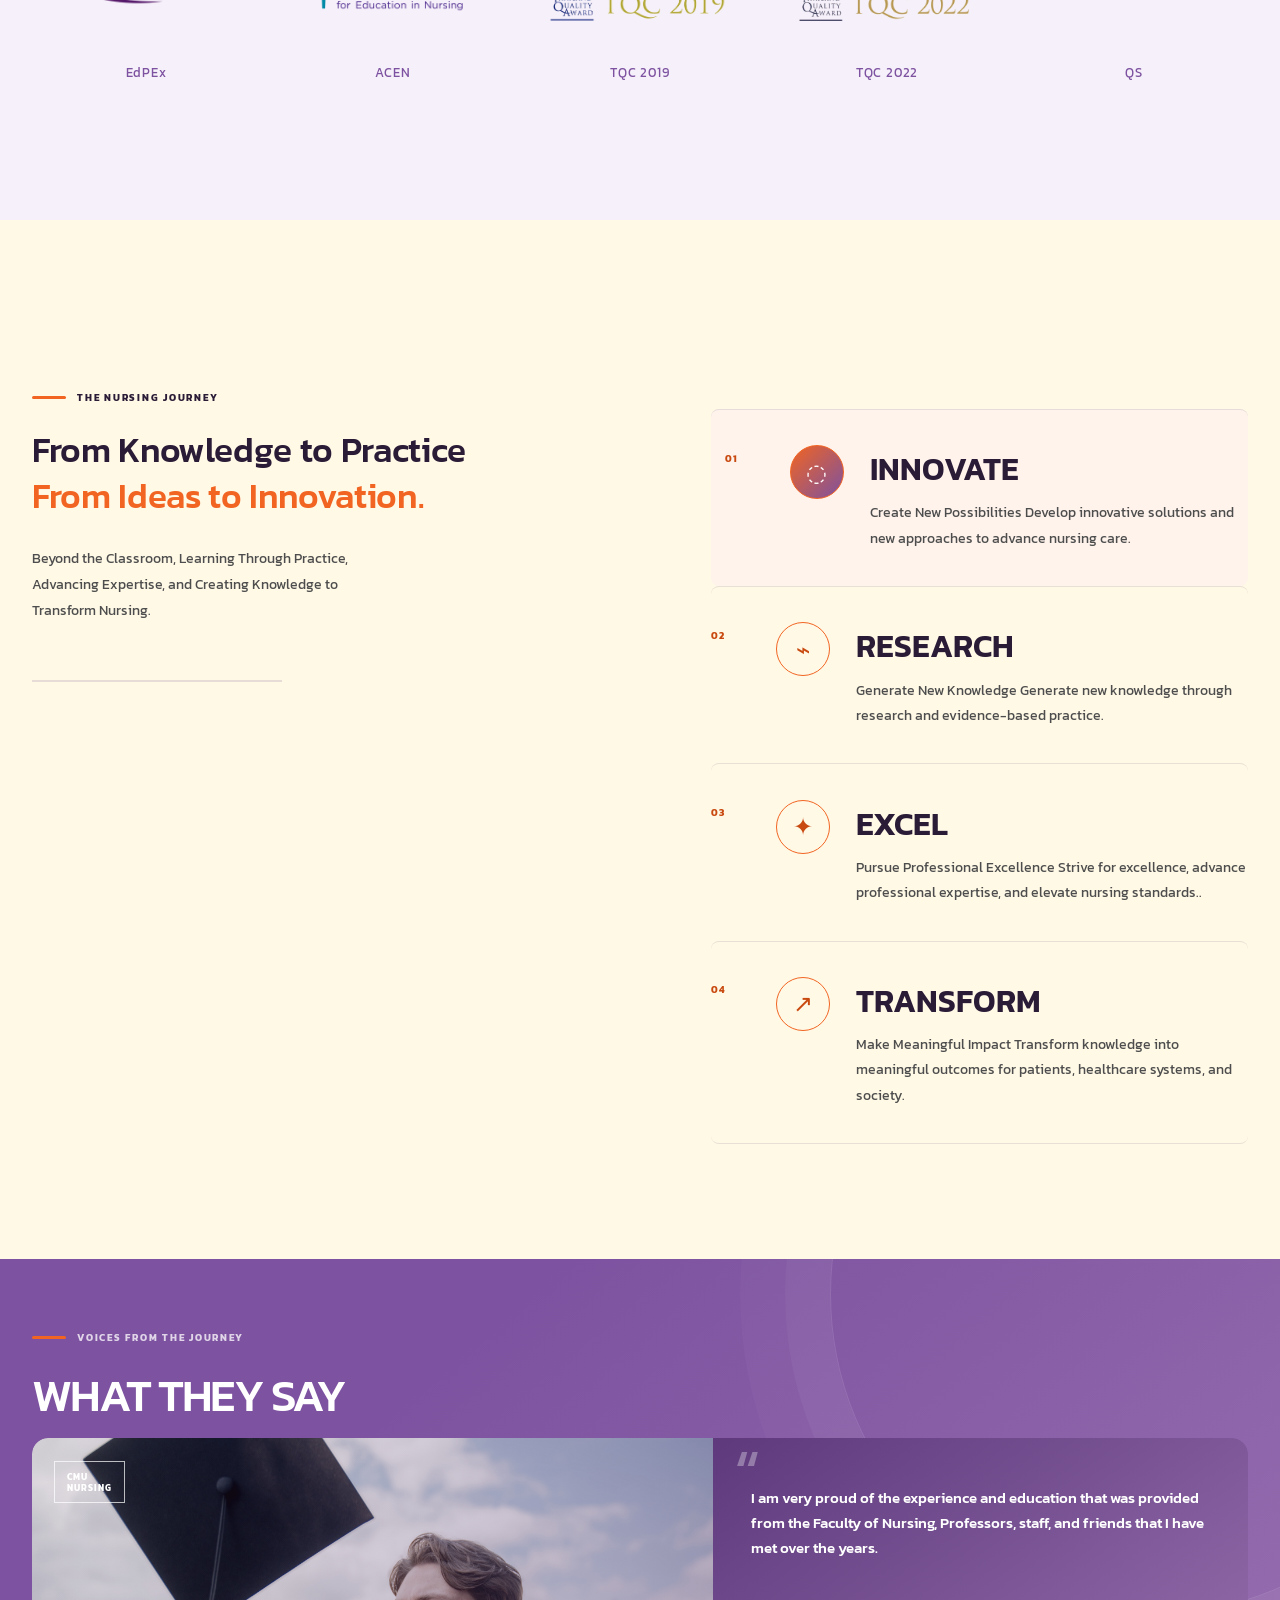
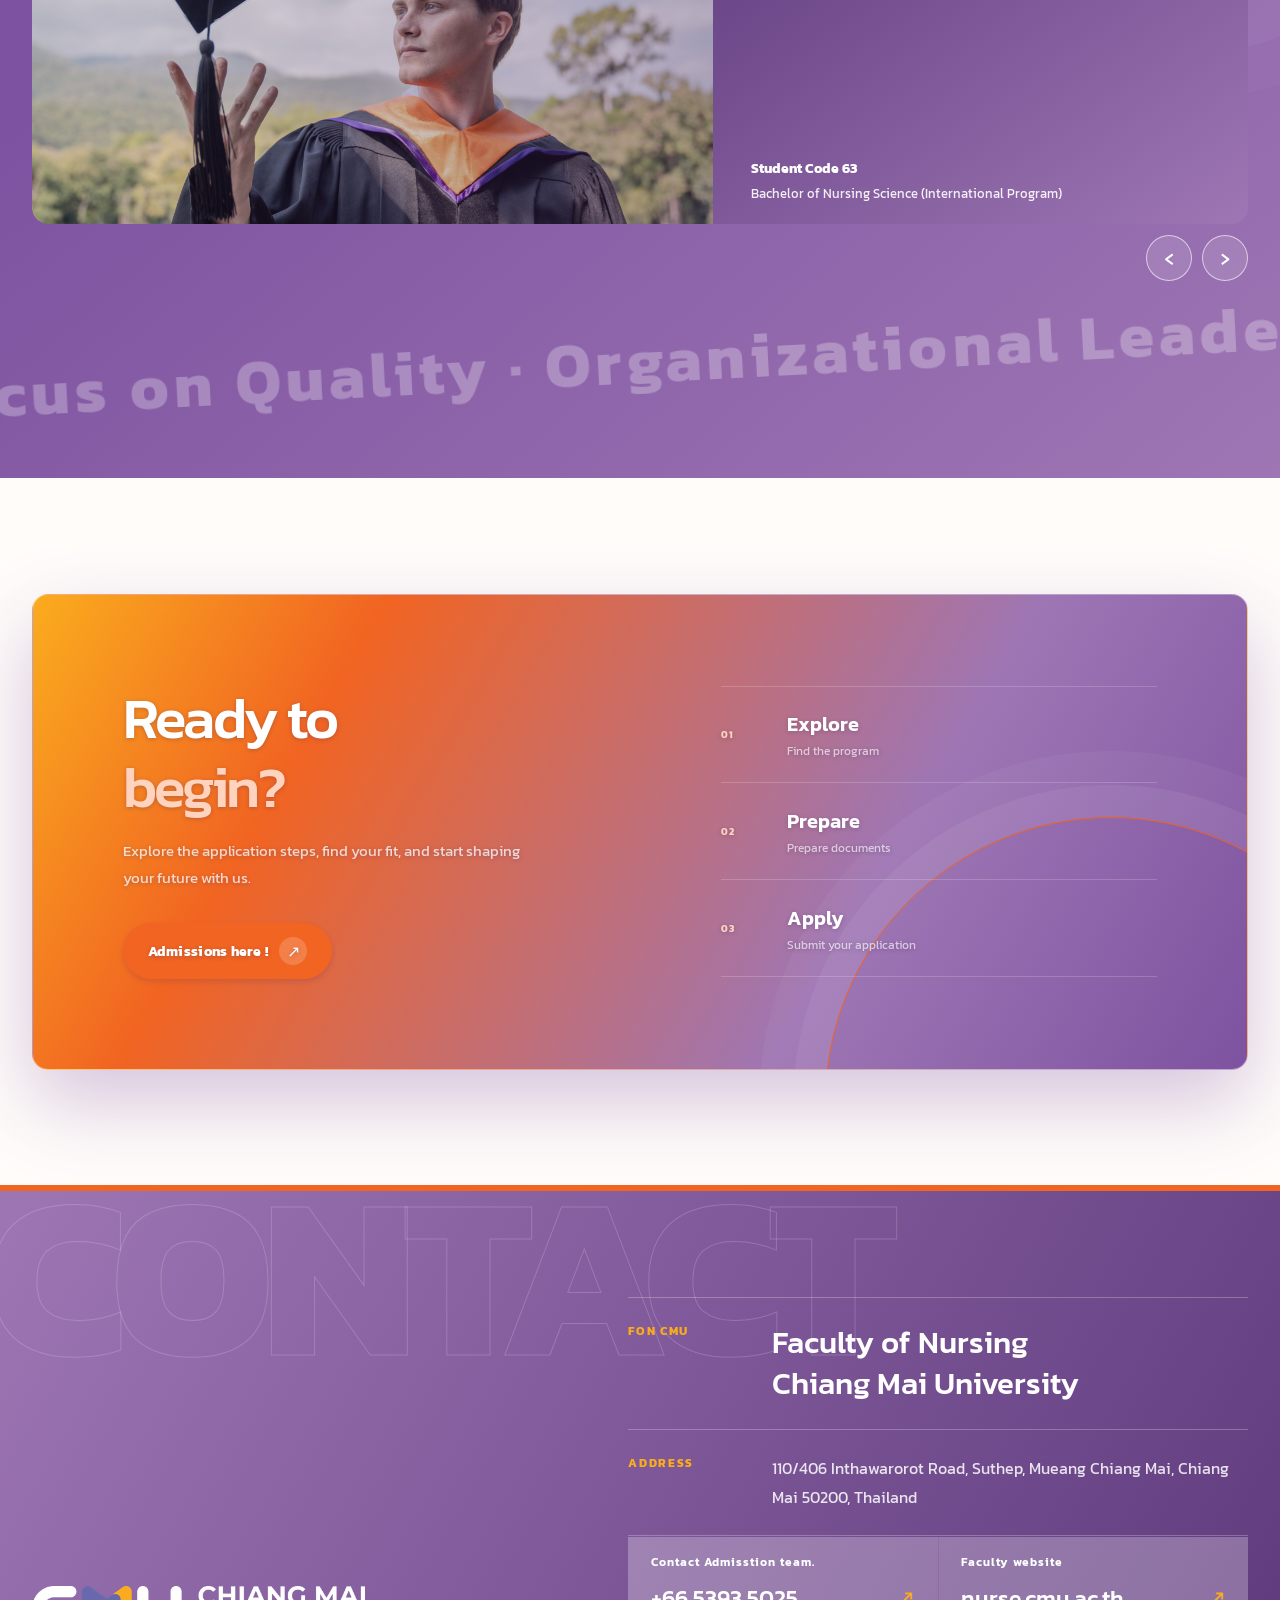
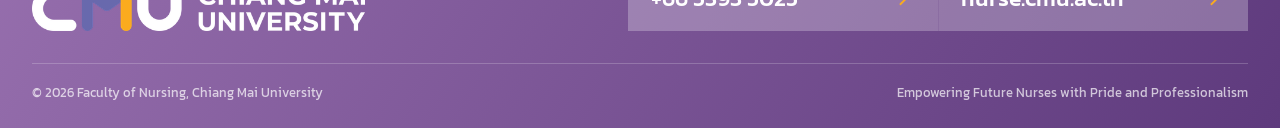
==== commit f946a606: "final" ====
--- a/index.html
+++ b/index.html
@@ -20,9 +20,9 @@
     />
     <link rel="stylesheet" href="styles.css" />
     <link rel="stylesheet" href="experience.css" />
-    <link rel="stylesheet" href="campaign.css?v=20261026-4" /><link rel="stylesheet" href="brand.css?v=20261026-3" />
+    <link rel="stylesheet" href="campaign.css?v=20261026-7" /><link rel="stylesheet" href="brand.css?v=20261026-25" />
     <script defer src="components.js?v=20261023-3"></script>
-    <script defer src="script.js?v=20261026-4"></script>
+    <script defer src="script.js?v=20261026-11"></script>
     <script defer src="hero-video.js?v=20261026-1"></script>
   </head>
   <body>
@@ -103,7 +103,7 @@
         </div>
       </section>
 
-      <section class="intro section" id="about">
+      <!-- <section class="intro section" id="about">
         <div class="container intro-grid">
           <p class="section-index reveal">/ 01</p>
           <div class="intro-content reveal reveal-delay-1">
@@ -118,7 +118,7 @@
             <span class="signature">CMU Nursing</span>
           </div>
         </div>
-      </section>
+      </section> -->
 
       <section class="why-cmu section" id="why-cmu">
         <div class="container">
@@ -127,19 +127,11 @@
               <p class="eyebrow"><span class="eyebrow-line"></span><span data-th="ทำไมต้องพยาบาล มช." data-en="WHY NURSING AT CMU?">ทำไมต้องพยาบาล มช.</span></p>
               <h2 data-th="เติบโตในวิชาชีพ<br><em>ไปได้ไกลกว่าที่คิด</em>" data-en="Grow your nursing future<br><em>beyond expectations.</em>" data-lang-html>เติบโตในวิชาชีพ<br><em>ไปได้ไกลกว่าที่คิด</em></h2>
             </div>
-            <p class="section-intro" data-th="พัฒนาความเชี่ยวชาญ เปลี่ยนความรู้เป็นการดูแลที่ดีขึ้น และเชื่อมต่อกับชุมชนวิชาการระดับนานาชาติ" data-en="Build expertise, turn knowledge into better care, and connect with an international academic community.">พัฒนาความเชี่ยวชาญ เปลี่ยนความรู้เป็นการดูแลที่ดีขึ้น และเชื่อมต่อกับชุมชนวิชาการระดับนานาชาติ</p>
-          </div>
-          <div class="benefit-grid">
-            <article class="benefit-card reveal"><span>01</span><h3 data-th="พัฒนาความเชี่ยวชาญ" data-en="Develop Expertise">พัฒนาความเชี่ยวชาญ</h3><p data-th="ต่อยอดความรู้และทักษะการพยาบาลในสาขาที่สอดคล้องกับเป้าหมายของคุณ" data-en="Deepen your nursing knowledge and skills in an area that matches your goals.">ต่อยอดความรู้และทักษะการพยาบาลในสาขาที่สอดคล้องกับเป้าหมายของคุณ</p></article>
-            <article class="benefit-card reveal reveal-delay-1"><span>02</span><h3 data-th="เรียนรู้ผ่านการวิจัย" data-en="Learn Through Research">เรียนรู้ผ่านการวิจัย</h3><p data-th="เติบโตในสภาพแวดล้อมที่ส่งเสริมการคิดวิเคราะห์ การวิจัย และการสร้างความรู้ใหม่" data-en="Grow in an environment that supports critical thinking, research, and new knowledge.">เติบโตในสภาพแวดล้อมที่ส่งเสริมการคิดวิเคราะห์ การวิจัย และการสร้างความรู้ใหม่</p></article>
-            <article class="benefit-card reveal reveal-delay-2"><span>03</span><h3 data-th="สร้างผลลัพธ์ที่มีความหมาย" data-en="Create Meaningful Impact">สร้างผลลัพธ์ที่มีความหมาย</h3><p data-th="นำความรู้ไปพัฒนาคุณภาพการดูแลสุขภาพและนวัตกรรมที่ตอบโจทย์ปัญหาจริง" data-en="Apply knowledge to improve care quality and develop innovations for real needs.">นำความรู้ไปพัฒนาคุณภาพการดูแลสุขภาพและนวัตกรรมที่ตอบโจทย์ปัญหาจริง</p></article>
-            <article class="benefit-card reveal"><span>04</span><h3 data-th="เชื่อมต่อกับโลก" data-en="Connect Globally">เชื่อมต่อกับโลก</h3><p data-th="แลกเปลี่ยนมุมมองและสร้างเครือข่ายทางวิชาการระดับนานาชาติ" data-en="Exchange perspectives and build international academic networks.">แลกเปลี่ยนมุมมองและสร้างเครือข่ายทางวิชาการระดับนานาชาติ</p></article>
-            <article class="benefit-card benefit-card-accent reveal reveal-delay-1"><span>05</span><h3 data-th="พร้อมสำหรับบทบาทใหม่" data-en="Prepare for Your Next Role">พร้อมสำหรับบทบาทใหม่</h3><p data-th="ก้าวสู่บทบาทผู้เชี่ยวชาญ ผู้นำทางการพยาบาล นักวิชาการ และนักวิจัย" data-en="Prepare to become a nursing specialist, leader, educator, academic, or researcher.">ก้าวสู่บทบาทผู้เชี่ยวชาญ ผู้นำทางการพยาบาล นักวิชาการ และนักวิจัย</p></article>
           </div>
           <aside class="accreditation-band reveal">
-            <div class="accreditation-mark">ACEN<span>12</span></div>
-            <div><p class="eyebrow" data-th="มาตรฐานระดับนานาชาติ" data-en="INTERNATIONAL QUALITY">มาตรฐานระดับนานาชาติ</p><h3 data-th="12 หลักสูตรระดับปริญญาตรีและปริญญาโทได้รับการรับรองคุณภาพการศึกษาพยาบาลระดับนานาชาติจาก ACEN ตั้งแต่ปี พ.ศ. 2566" data-en="Twelve undergraduate and master’s programs have held international nursing education accreditation from ACEN since 2023.">12 หลักสูตรระดับปริญญาตรีและปริญญาโทได้รับการรับรองคุณภาพการศึกษาพยาบาลระดับนานาชาติจาก ACEN ตั้งแต่ปี พ.ศ. 2566</h3></div>
-            <a href="https://www.nurse.cmu.ac.th" target="_blank" rel="noopener" data-th="ตรวจสอบข้อมูลล่าสุด ↗" data-en="Verify latest information ↗">ตรวจสอบข้อมูลล่าสุด ↗</a>
+            <div class="accreditation-mark accreditation-logo"><img src="image/web/reward-acen.png" alt="ACEN — Accreditation Commission for Education in Nursing" width="792" height="426" loading="lazy" decoding="async"></div>
+            <div>
+              <h3 data-th="มาตรฐานระดับนานาชาติ หลักสูตรระดับปริญญาตรีและปริญญาโทได้รับการรับรองคุณภาพการศึกษาพยาบาลระดับนานาชาติจาก ACEN ตั้งแต่ปี พ.ศ. 2566" data-en="Bachelor's and Master’s programs have held international nursing education accreditation from ACEN since 2023.">หลักสูตรระดับปริญญาตรีและปริญญาโทได้รับการรับรองคุณภาพการศึกษาพยาบาลระดับนานาชาติจาก ACEN ตั้งแต่ปี พ.ศ. 2566</h3></div>
           </aside>
         </div>
       </section>
@@ -160,10 +152,9 @@
       <section class="journey section" id="journey">
         <div class="container journey-grid">
           <div class="journey-sticky reveal">
-            <p class="section-index">/ 02</p>
             <p class="eyebrow"><span class="eyebrow-line"></span><span data-i18n="journeyEyebrow">THE NURSING JOURNEY</span></p>
-            <h2 data-i18n-html="journeyTitle">เรียนรู้<br /><em>ลงมือทำ</em><br />และเปลี่ยนแปลง</h2>
-            <p data-i18n="journeyIntro">ประสบการณ์ที่ดีไม่ได้เกิดขึ้นในห้องเรียนเท่านั้น แต่มาจากทุกความสัมพันธ์ ทุกคำถาม และทุกครั้งที่เราเลือกจะใส่ใจ</p>
+            <h2 data-i18n-html="journeyTitle">เติมเต็มองค์ความรู้<br /><em>ต่อยอดสู่การปฏิบัติ</em><br />ขับเคลื่อนการสร้างสรรค์สิ่งใหม่</h2>
+            <p data-i18n="journeyIntro">ประสบการณ์ที่ดีไม่ได้เกิดขึ้นแค่ในห้องเรียน แต่เกิดจากการเรียนรู้ การลงมือปฏิบัติ และการแลกเปลี่ยนมุมมอง เพื่อต่อยอดความเชี่ยวชาญและสร้างองค์ความรู้ใหม่ สู่การพัฒนาวิชาชีพพยาบาลอย่างยั่งยืน</p>
             <div class="journey-progress"><span class="progress-fill"></span></div>
           </div>
           <div class="journey-steps">
@@ -195,21 +186,103 @@
         <div class="container">
           <div class="stories-top reveal">
             <div>
-              <p class="section-index light-index">/ 03</p>
               <p class="eyebrow eyebrow-light"><span class="eyebrow-line"></span><span data-i18n="storiesEyebrow">VOICES FROM THE JOURNEY</span></p>
-              <h2 data-i18n-html="storiesTitle">เรื่องราวที่ยัง<br /><em>เดินทางต่อ</em></h2>
-            </div>
-            <p data-i18n="storiesIntro">เพราะเส้นทางการเรียนรู้ของแต่ละคนไม่เหมือนกัน เราจึงอยากให้คุณได้ฟังเสียงจากคนที่กำลังสร้างเส้นทางของตัวเอง</p>
-          </div>
-          <div class="story-layout reveal reveal-delay-1">
-            <div class="story-image"><img src="https://images.unsplash.com/photo-1523240795612-9a054b0db644?auto=format&fit=crop&w=1200&q=85" alt="Students connecting and learning together" /><span class="story-stamp">CMU<br />NURSING</span></div>
-            <blockquote class="story-quote">
-              <span class="quote-mark">“</span>
-              <p data-i18n="storyQuote">เราไม่ได้มาเรียนเพื่อรู้วิธีดูแลผู้ป่วยเท่านั้น แต่เราได้เรียนรู้วิธีมองเห็นความเป็นมนุษย์ของกันและกัน</p>
-              <footer><strong data-i18n="storyName">เสียงจากนักศึกษารุ่นใหม่</strong><span data-i18n="storyRole">Student voice · Chiang Mai</span></footer>
-            </blockquote>
-          </div>
-          <div class="story-marquee" aria-hidden="true"><span>CARE · CURIOSITY · COURAGE · COMMUNITY · CARE · CURIOSITY · COURAGE · COMMUNITY · </span></div>
+              <h2 data-i18n-html="storiesTitle">What they say</em></h2>
+            </div>
+          </div>
+          <div class="story-slider reveal reveal-delay-1">
+            <div class="story-track" tabindex="0" role="region" aria-label="Student stories">
+            <article class="story-card">
+              <div class="story-layout">
+                <div class="story-image"><img src="image/web/42898.jpg" alt="" loading="lazy" decoding="async" /><span class="story-stamp">CMU<br />NURSING</span></div>
+                <blockquote class="story-quote">
+                <span class="quote-mark">“</span>
+                <p data-i18n="storyQuote">คณะพยาบาลศาสตร์ มหาลัยเชียงใหม่ มีหลักสูตรที่เข้มแข็งและมีชื่อเสียงในระดับประเทศ ทำให้มั่นใจได้ว่าในระหว่างการศึกษาหรือหลังจบการศึกษาจะกลายเป็นบุคลากรที่มีคุณภาพได้ และอีกอย่างคือโอกาสในการแลกเปลี่ยนเรียนรู้ ณ ต่างประเทศ จากความร่วมมือของมหาวิทยาลัยเชียงใหม่กับมหาวิทยาลัยอื่นๆ </p>
+                <footer><strong data-i18n="storyName">นายกสโมสรนักศึกษาคณะพยาบาลศาสตร์ ปี2566</strong><span data-i18n="storyRole">พยาบาลศาสตรบัณฑิต (หลักสูตรปกติ)</span></footer>
+              </blockquote>
+              </div>
+            </article>
+            <article class="story-card story-th-only">
+              <div class="story-layout">
+                <div class="story-image"><img src="image/web/42899.jpeg" alt="" loading="lazy" decoding="async" /><span class="story-stamp">CMU<br />NURSING</span></div>
+                <blockquote class="story-quote">
+                <span class="quote-mark">“</span>
+                <p data-th="ประทับใจตั้งแต่หลักสูตรการเรียนการสอนที่มีคุณภาพ มีการฝึกที่หลากหลายวอร์ด เครื่องมืออุปกรณ์ที่ทันสมัย ได้เรียนรู้ถึงการทำงานในหลายด้าน อาจารย์ดูแลเอาใจใส่ดีมาก ให้ความรู้ทั้งด้านทฤษฎี ด้านปฏิบัติ ด้านการใช้ชีวิตให้แก่นักศึกษาอย่างทั่วถึง  พี่ ๆ บุคลากรคอยให้ความช่วยเหลืออยู่เสมอ รวมไปถึงรุ่นพี่ ๆ ที่ให้การช่วยเหลือ ให้คำแนะนำและให้ความรู้ต่าง ๆ ทำให้รู้สึกอบอุ่นเป็นกันเอง"
+                  data-en="ประทับใจตั้งแต่หลักสูตรการเรียนการสอนที่มีคุณภาพ มีการฝึกที่หลากหลายวอร์ด เครื่องมืออุปกรณ์ที่ทันสมัย ได้เรียนรู้ถึงการทำงานในหลายด้าน อาจารย์ดูแลเอาใจใส่ดีมาก ให้ความรู้ทั้งด้านทฤษฎี ด้านปฏิบัติ ด้านการใช้ชีวิตให้แก่นักศึกษาอย่างทั่วถึง  พี่ ๆ บุคลากรคอยให้ความช่วยเหลืออยู่เสมอ รวมไปถึงรุ่นพี่ ๆ ที่ให้การช่วยเหลือ ให้คำแนะนำและให้ความรู้ต่าง ๆ ทำให้รู้สึกอบอุ่นเป็นกันเอง">
+                  ประทับใจตั้งแต่หลักสูตรการเรียนการสอนที่มีคุณภาพ มีการฝึกที่หลากหลายวอร์ด เครื่องมืออุปกรณ์ที่ทันสมัย ได้เรียนรู้ถึงการทำงานในหลายด้าน อาจารย์ดูแลเอาใจใส่ดีมาก ให้ความรู้ทั้งด้านทฤษฎี ด้านปฏิบัติ ด้านการใช้ชีวิตให้แก่นักศึกษาอย่างทั่วถึง  พี่ ๆ บุคลากรคอยให้ความช่วยเหลืออยู่เสมอ รวมไปถึงรุ่นพี่ ๆ ที่ให้การช่วยเหลือ ให้คำแนะนำและให้ความรู้ต่าง ๆ ทำให้รู้สึกอบอุ่นเป็นกันเอง</p>
+                <footer><strong data-th="ผู้นำเชียร์ รุ่นที่ 23" data-en="ผู้นำเชียร์ รุ่นที่ 23">ผู้นำเชียร์ รุ่นที่ 23</strong><span data-th="พยาบาลศาสตรบัณฑิต (หลักสูตรปกติ)" data-en="พยาบาลศาสตรบัณฑิต (หลักสูตรปกติ)">พยาบาลศาสตรบัณฑิต (หลักสูตรปกติ)</span></footer>
+              </blockquote>
+              </div>
+            </article>
+            <article class="story-card">
+              <div class="story-layout">
+                <div class="story-image"><img src="image/web/42901.jpg" alt="" loading="lazy" decoding="async" /><span class="story-stamp">CMU<br />NURSING</span></div>
+                <blockquote class="story-quote">
+                <span class="quote-mark">“</span>
+                <p data-th="I am very proud of the experience and education that was provided from the Faculty of Nursing, Professors, staff, and friends that I have met over the years." 
+                data-en="I am very proud of the experience and education that was provided from the Faculty of Nursing, Professors, staff, and friends that I have met over the years.">I am very proud of the experience and education that was provided from the Faculty of Nursing, Professors, staff, and friends that I have met over the years.</p>
+                <footer><strong data-th="นักศึกษารหัส 63" data-en="Student Code 63">นักศึกษารหัส 63</strong><span data-th="พยาบาลศาสตรบัณฑิต (หลักสูตรนานาชาติ)" data-en="Bachelor of Nursing Science (International Program)">พยาบาลศาสตรบัณฑิต (หลักสูตรนานาชาติ)</span></footer>
+              </blockquote>
+              </div>
+            </article>
+            <article class="story-card">
+              <div class="story-layout">
+                <div class="story-image"><img src="image/web/0008.jpg" alt="" loading="lazy" decoding="async" /><span class="story-stamp">CMU<br />NURSING</span></div>
+                <blockquote class="story-quote">
+                <span class="quote-mark">“</span>
+                <p data-th="I was deeply impressed by the kindness and support of my friends, seniors, and juniors, who always helped one another throughout the challenging four years. I also had the opportunity to meet international friends from various countries cultures and exchange experiences, making it feel like a second family. Moreover, the professors were incredibly supportive, offering valuable advices that I could adapt in life and assisting me whenever I faced difficulties." 
+                  data-en="I was deeply impressed by the kindness and support of my friends, seniors, and juniors, who always helped one another throughout the challenging four years. I also had the opportunity to meet international friends from various countries cultures and exchange experiences, making it feel like a second family. Moreover, the professors were incredibly supportive, offering valuable advices that I could adapt in life and assisting me whenever I faced difficulties.">
+                  I was deeply impressed by the kindness and support of my friends, seniors, and juniors, who always helped one another throughout the challenging four years. I also had the opportunity to meet international friends from various countries cultures and exchange experiences, making it feel like a second family. Moreover, the professors were incredibly supportive, offering valuable advices that I could adapt in life and assisting me whenever I faced difficulties.
+                </p>
+                <footer><strong data-th="นักศึกษารหัส 63" data-en="Student Code 63">นักศึกษารหัส 63</strong><span data-th="พยาบาลศาสตรบัณฑิต (หลักสูตรนานาชาติ)" data-en="Bachelor of Nursing Science (International Program)">พยาบาลศาสตรบัณฑิต (หลักสูตรนานาชาติ)</span></footer>
+              </blockquote>
+              </div>
+            </article>
+            <article class="story-card story-th-only">
+              <div class="story-layout">
+                <div class="story-image"><img src="image/web/31062.jpg" alt="" loading="lazy" decoding="async" /><span class="story-stamp">CMU<br />NURSING</span></div>
+                <blockquote class="story-quote">
+                <span class="quote-mark">“</span>
+                <p data-th="มั่นใจในคุณภาพการศึกษาของสถาบัน ซึ่งเป็นที่ยอมรับทั้งในระดับประเทศและนานาชาติ อีกทั้งในระดับอุดมศึกษาได้สำเร็จการศึกษาจากคณะพยาบาลศาสตร์ มหาวิทยาลัยเชียงใหม่ ด้วยเช่นกัน จึงทำให้มีทั้งความรักและผูกพันกับสถาบันแห่งนี้เป็นอย่างมาก" 
+                data-en="มั่นใจในคุณภาพการศึกษาของสถาบัน ซึ่งเป็นที่ยอมรับทั้งในระดับประเทศและนานาชาติ อีกทั้งในระดับอุดมศึกษาได้สำเร็จการศึกษาจากคณะพยาบาลศาสตร์ มหาวิทยาลัยเชียงใหม่ ด้วยเช่นกัน จึงทำให้มีทั้งความรักและผูกพันกับสถาบันแห่งนี้เป็นอย่างมาก">
+                มั่นใจในคุณภาพการศึกษาของสถาบัน ซึ่งเป็นที่ยอมรับทั้งในระดับประเทศและนานาชาติ อีกทั้งในระดับอุดมศึกษาได้สำเร็จการศึกษาจากคณะพยาบาลศาสตร์ มหาวิทยาลัยเชียงใหม่ ด้วยเช่นกัน จึงทำให้มีทั้งความรักและผูกพันกับสถาบันแห่งนี้เป็นอย่างมาก
+              </p>
+                <footer><strong data-th="นักศึกษารหัส 64" data-en="นักศึกษารหัส 64">นักศึกษารหัส 64</strong><span data-th="พยาบาลศาสตรมหาบัณฑิต สาขาวิชาการบริหารทางการพยาบาล" data-en="พยาบาลศาสตรมหาบัณฑิต สาขาวิชาการบริหารทางการพยาบาล">พยาบาลศาสตรมหาบัณฑิต สาขาวิชาการบริหารทางการพยาบาล</span></footer>
+              </blockquote>
+              </div>
+            </article>
+            <article class="story-card">
+              <div class="story-layout">
+                <div class="story-image"><img src="image/web/164415.png" alt="" loading="lazy" decoding="async" /><span class="story-stamp">CMU<br />NURSING</span></div>
+                <blockquote class="story-quote">
+                <span class="quote-mark">“</span>
+                <p data-th="I chose CMU's School of Nursing because of its reputation for academic excellence in the field of nursing. The Faculty of Nursing at Chiang Mai University has been at the forefront of nursing education, research and practice in Thailand and even in Southeast Asia and has a strong academic background and rich teaching resources, which can provide me with a high quality and comprehensive professional knowledge system. Furthermore, the international atmosphere of the College attracted me deeply. Here, I have the opportunity to interact and work with students and faculty from different countries and cultures, broadening my international perspective and developing cross-cultural nursing competence, which is crucial for nursing as a global profession." 
+                data-en="I chose CMU's School of Nursing because of its reputation for academic excellence in the field of nursing. The Faculty of Nursing at Chiang Mai University has been at the forefront of nursing education, research and practice in Thailand and even in Southeast Asia and has a strong academic background and rich teaching resources, which can provide me with a high quality and comprehensive professional knowledge system. Furthermore, the international atmosphere of the College attracted me deeply. Here, I have the opportunity to interact and work with students and faculty from different countries and cultures, broadening my international perspective and developing cross-cultural nursing competence, which is crucial for nursing as a global profession.">
+                I chose CMU's School of Nursing because of its reputation for academic excellence in the field of nursing. The Faculty of Nursing at Chiang Mai University has been at the forefront of nursing education, research and practice in Thailand and even in Southeast Asia and has a strong academic background and rich teaching resources, which can provide me with a high quality and comprehensive professional knowledge system. Furthermore, the international atmosphere of the College attracted me deeply. Here, I have the opportunity to interact and work with students and faculty from different countries and cultures, broadening my international perspective and developing cross-cultural nursing competence, which is crucial for nursing as a global profession.</p>
+                <footer><strong data-th="นักศึกษารหัส 64" data-en="Student Code 64">นักศึกษารหัส 64</strong><span data-th="Master of Nursing Science International Program, specializing in Adult Nursing." data-en="Master of Nursing Science International Program, specializing in Adult Nursing.">Master of Nursing Science International Program, specializing in Adult Nursing.</span></footer>
+              </blockquote>
+              </div>
+            </article>
+            <article class="story-card">
+              <div class="story-layout">
+                <div class="story-image"><img src="image/web/5590.jpg" alt="" loading="lazy" decoding="async" /><span class="story-stamp">CMU<br />NURSING</span></div>
+                <blockquote class="story-quote">
+                <span class="quote-mark">“</span>
+                <p data-th="The Faculty of Nursing and Chiang Mai University have left a lasting impression on me with their supportive environment and dedication to excellence in education. I have also been inspired by the faculty members’ expertise, their commitment to nurturing the next generation of nurses, and the camaraderie and support of my friends in the doctoral program." 
+                data-en="The Faculty of Nursing and Chiang Mai University have left a lasting impression on me with their supportive environment and dedication to excellence in education. I have also been inspired by the faculty members’ expertise, their commitment to nurturing the next generation of nurses, and the camaraderie and support of my friends in the doctoral program.">
+                The Faculty of Nursing and Chiang Mai University have left a lasting impression on me with their supportive environment and dedication to excellence in education. I have also been inspired by the faculty members’ expertise, their commitment to nurturing the next generation of nurses, and the camaraderie and support of my friends in the doctoral program.</p>
+                <footer><strong data-th="นักศึกษารหัส 64" data-en="Student Code 64">นักศึกษารหัส 64</strong>
+                  <span data-th="Master of Nursing Science International Program, specializing in Adult Nursing." data-en="Master of Nursing Science International Program, specializing in Adult Nursing.">Master of Nursing Science International Program, specializing in Adult Nursing.</span></footer>
+              </blockquote>
+              </div>
+            </article>
+            </div>
+            <div class="story-nav">
+              <button type="button" class="story-btn story-prev" aria-label="Previous story">‹</button>
+              <button type="button" class="story-btn story-next" aria-label="Next story">›</button>
+            </div>
+          </div>
+          <div class="story-marquee" aria-hidden="true"><span>Focus on Quality · Organizational Leadership · Nurturing · Commitment and Community concerned · Morality · Unity · </span></div>
         </div>
       </section>
 
@@ -235,10 +308,10 @@
       <section class="admissions section" id="admissions">
         <div class="container admissions-panel reveal">
           <div class="admissions-copy">
-            <p class="eyebrow eyebrow-light"><span class="eyebrow-line"></span><span data-i18n="admissionEyebrow">YOUR NEXT CHAPTER STARTS HERE</span></p>
-            <h2 data-i18n-html="admissionTitle">พร้อมหรือยัง<br /><em>ที่จะเริ่มต้น?</em></h2>
-            <p data-i18n="admissionBody">สำรวจขั้นตอนการสมัคร เลือกเส้นทางที่ใช่ และเริ่มวางอนาคตของคุณไปกับเรา</p>
-            <a class="button button-light" href="https://www.nurse.cmu.ac.th" target="_blank" rel="noopener"><span data-i18n="admissionCta">ดูข้อมูลรับสมัครล่าสุด</span><span class="button-arrow">↗</span></a>
+            <h2 data-i18n-html="admissionTitle">Ready to<br /><em>begin?</em></h2>
+            <p data-i18n="admissionBody">เลือกเส้นทางที่ใช่ และเริ่มวางอนาคตวิชาชีพ</p>
+            <a class="button button-light" href="https://admission.reg.cmu.ac.th/" target="_blank" rel="noopener">
+              <span data-i18n="admissionCta">เข้าสู่ระบบรับสมัคร</span><span class="button-arrow">↗</span></a>
           </div>
           <div class="admission-steps">
             <div class="admission-step"><span>01</span><div><strong data-i18n="applyStepOneTitle">Explore</strong><small data-i18n="applyStepOneBody">ค้นหาหลักสูตรที่เหมาะกับคุณ</small></div></div>
--- a/campaign.css
+++ b/campaign.css
@@ -85,7 +85,7 @@
 .rewards-heading { max-width: 850px; margin-bottom: 3rem; }
 .rewards-heading h2 { font-size: clamp(2.5rem, 4.8vw, 5rem); line-height: 1.1; font-weight: 500; }
 .rewards-heading h2 em { display: block; font-style: normal; color: #9e76b4; }
-.reward-grid { display: grid; grid-template-columns: repeat(3, minmax(0, 1fr)); gap: 1.5rem; margin-top: clamp(2rem, 4vw, 3.2rem); }
+.reward-grid { display: grid; grid-template-columns: repeat(5, minmax(0, 1fr)); gap: 1.2rem; margin-top: clamp(2rem, 4vw, 3.2rem); }
 .reward-card { margin: 0; padding: 1.4rem; border: 0; border-radius: 0; background: transparent; box-shadow: none; transition: transform .4s; }
 .reward-card:hover { transform: translateY(-7px); box-shadow: none; }
 .reward-logo { --lh: 160px; height: var(--lh); display: flex; align-items: center; justify-content: center; }
@@ -94,6 +94,7 @@
 .reward-ranks { display: grid; gap: 1.2rem; }
 .reward-rank { display: grid; grid-template-columns: 210px auto 1fr auto; align-items: center; gap: clamp(1.2rem, 3vw, 2.4rem); padding: clamp(1.3rem, 2.6vw, 2rem) clamp(1.4rem, 3vw, 2.6rem); color: inherit; transition: transform .3s, box-shadow .3s, border-color .3s; border: 1px solid #7d52a026; border-radius: 24px; background: linear-gradient(110deg, #f8f3fb 0%, #fff 55%, #fff4ee 100%); box-shadow: 0 12px 34px #7d52a014; }
 .reward-rank:hover { transform: translateY(-4px); border-color: #7d52a066; box-shadow: 0 18px 44px #7d52a02e; }
+.reward-rank-nologo { grid-template-columns: auto 1fr auto; }
 .reward-rank-logo { display: block; width: clamp(150px, 16vw, 207px); height: auto; max-height: 76px; object-fit: contain; justify-self: start; }
 .reward-rank-go { display: grid; place-items: center; width: 2.8rem; height: 2.8rem; border-radius: 50%; background: #f16422; color: #fff; font-size: 1.2rem; font-weight: 700; box-shadow: 0 6px 16px #f1642240; transition: transform .3s; }
 .reward-rank:hover .reward-rank-go { transform: translate(3px, -3px); }
--- a/brand.css
+++ b/brand.css
@@ -353,3 +353,86 @@
 #why-cmu { background: #FFEFE3; }
 #rewards { background: #F6F0FA; }
 #journey { background: #FFF9E6; }
+
+/* FONCMU values: six cards in one row. The acrostic letter is a big tinted background glyph; the text sits at the top. */
+.benefit-grid.fonc-grid { grid-template-columns: repeat(6, minmax(0, 1fr)); gap: 1rem; }
+.fonc-grid .benefit-card { --lc: var(--ci-gold); position: relative; display: block; min-height: 380px; padding: 1.5rem 1.2rem 1.4rem; border-radius: 18px; isolation: isolate; container-type: inline-size; }
+.fonc-grid .benefit-card:nth-child(3n+2) { --lc: var(--ci-orange); }
+.fonc-grid .benefit-card:nth-child(3n) { --lc: var(--ci-purple); }
+.fonc-grid .benefit-card::before { display: none; }
+.benefit-card.fonc-card > .fonc-letter { position: absolute; z-index: -1; right: 5cqw; top: 6cqw; display: block; margin: 0; color: var(--lc); font-size: 112cqw; font-weight: 800; line-height: .74; letter-spacing: 0; text-transform: none; opacity: .34; pointer-events: none; transition: color .35s, opacity .35s, transform .5s cubic-bezier(.2, .8, .2, 1); }
+.fonc-card h3 { margin: 0 0 .7rem !important; color: var(--ink); font-size: clamp(1.05rem, 1.3vw, 1.25rem) !important; font-weight: 700; line-height: 1.3; overflow-wrap: normal !important; transition: color .35s; }
+.fonc-card h3 .fonc-hl { color: var(--lc); font-style: normal; font-weight: 800; transition: color .35s; }
+.fonc-card p { margin: 0; font-size: .9rem !important; line-height: 1.65; }
+.fonc-card p:empty { display: none; }
+.benefit-card.fonc-card:hover { background: var(--ci-purple-strong); }
+.fonc-card:hover h3, .fonc-card:hover p { color: #fff; }
+.fonc-card:hover h3 .fonc-hl { color: #FDD58A; }
+.benefit-card.fonc-card:hover > .fonc-letter { color: #fff; opacity: .22; transform: translateY(6px) rotate(-3deg) scale(1.04); }
+@media (max-width: 1180px) { .benefit-grid.fonc-grid { grid-template-columns: repeat(3, minmax(0, 1fr)); } .fonc-grid .benefit-card { min-height: 320px; } }
+/* Phones: one wide card per row, text on the left, letter still behind */
+@media (max-width: 640px) {
+  .benefit-grid.fonc-grid { grid-template-columns: 1fr; gap: .8rem; }
+  .fonc-grid .benefit-card { min-height: 150px; padding: 1.2rem 5.8rem 1.2rem 1.3rem; }
+  .benefit-card.fonc-card > .fonc-letter { right: 1.2rem; top: .9rem; font-size: 7.6rem; opacity: .36; }
+  .fonc-card h3 { font-size: 1.15rem !important; margin-bottom: .45rem !important; }
+}
+
+/* Accreditation band: frosted-glass card (same glass as the top menu) over two soft colour orbs; the ACEN logo sits directly on the glass */
+#why-cmu { position: relative; overflow: hidden; }
+#why-cmu::before, #why-cmu::after { content: ""; position: absolute; z-index: 0; bottom: -260px; width: min(66vw, 860px); aspect-ratio: 1; border-radius: 50%; filter: blur(95px); opacity: .5; pointer-events: none; }
+#why-cmu::before { left: -12%; background: radial-gradient(circle at 45% 45%, rgba(250, 172, 30, .95), rgba(241, 100, 34, .9) 45%, rgba(241, 100, 34, 0) 75%); }
+#why-cmu::after { right: -14%; background: radial-gradient(circle at 55% 45%, rgba(158, 118, 180, .95), rgba(125, 82, 160, .9) 45%, rgba(125, 82, 160, 0) 75%); }
+#why-cmu > .container { position: relative; z-index: 1; }
+#why-cmu .accreditation-band { border: 1px solid #ffffffb3; color: #2a1b36; text-shadow: none; background: linear-gradient(110deg, #ffffffb3, #fff8f385 60%, #f5f0f880); -webkit-backdrop-filter: blur(22px) saturate(150%); backdrop-filter: blur(22px) saturate(150%); box-shadow: 0 8px 32px #7d52a02e; }
+#why-cmu .accreditation-band .eyebrow { color: var(--ci-orange-deep); text-shadow: none; }
+#why-cmu .accreditation-band h3 { color: #2a1b36; }
+#why-cmu .accreditation-mark.accreditation-logo { width: clamp(180px, 18vw, 240px); aspect-ratio: auto; padding: 0; border: 0; border-radius: 0; background: none; box-shadow: none; }
+#why-cmu .accreditation-logo img { display: block; width: 100%; height: auto; max-height: 120px; object-fit: contain; }
+@media (max-width: 900px) { #why-cmu .accreditation-mark.accreditation-logo { width: 190px; } }
+
+/* Journey: the headline lives in the left column, so size it to that column (each <br> line stays on one line) */
+.journey-grid { grid-template-columns: minmax(0, 1.12fr) minmax(0, 1fr); gap: clamp(2.5rem, 6vw, 6rem); }
+.journey h2 { font-size: clamp(1.75rem, 2.75vw, 2.7rem); line-height: 1.3; letter-spacing: -.01em; }
+@media (max-width: 900px) { .journey h2 { font-size: clamp(1.7rem, 6.4vw, 2.3rem); } }
+
+/* Stories: tighter gap between the headline and the story card */
+.stories-top { margin-bottom: 1.3rem; }
+@media (max-width: 900px) { .stories-top { margin-bottom: 1.2rem; } }
+
+/* Stories: one story at a time (image left, quote right), endless slider in random order */
+.story-slider { position: relative; }
+.story-track { display: flex; gap: 0; overflow-x: auto; scroll-snap-type: x mandatory; scrollbar-width: none; outline-offset: 4px; border-radius: 16px; }
+.story-track::-webkit-scrollbar { display: none; }
+.story-card { display: flex; flex: 0 0 100%; min-width: 0; scroll-snap-align: start; }
+.story-card > .story-layout { flex: 1; min-width: 0; }
+html[lang="en"] .story-th-only { display: none; }
+.story-image { min-height: 430px; }
+.story-image img { position: absolute; inset: 0; width: 100%; height: 100%; object-fit: cover; object-position: center 22%; }
+.story-quote { text-align: left; }
+.story-quote .quote-mark { top: .2rem; left: 1.8rem; font-size: 7rem; }
+.story-quote p { margin-bottom: 1.6rem; font-family: inherit; font-size: clamp(1.1rem, 1.7vw, 1.5rem); font-weight: 500; line-height: 1.65; }
+.story-quote p.story-long { font-size: clamp(.95rem, 1.2vw, 1.12rem); line-height: 1.7; }
+.story-quote footer { margin-top: auto; font-size: .85rem; }
+.story-quote footer strong { color: #fff; font-size: .95rem; }
+.story-quote footer span { opacity: .9; }
+.story-quote { padding-block: clamp(2.2rem, 3.5vw, 3.2rem); justify-content: flex-start; }
+.story-quote p { margin-top: 2.2rem; }
+.story-nav { display: flex; justify-content: flex-end; gap: .6rem; margin-top: 1rem; }
+.story-btn { display: grid; place-items: center; width: 2.9rem; height: 2.9rem; border: 1.5px solid rgba(255, 255, 255, .6); border-radius: 50%; background: rgba(255, 255, 255, .12); color: #fff; font-size: 1.7rem; line-height: 1; cursor: pointer; transition: background .2s, color .2s, transform .2s; }
+.story-btn:hover { background: #fff; color: var(--ci-purple-strong); transform: translateY(-2px); }
+@media (max-width: 900px) { .story-nav { justify-content: center; } .story-quote { padding: 2rem 1.5rem; } .story-quote .quote-mark { left: 1.2rem; } }
+
+/* Stories: compact so the heading, the whole slide and the arrows fit one screen */
+.stories.section { padding-block: clamp(3rem, 5.5vw, 4.8rem); }
+.story-image { min-height: 330px; }
+.story-quote { padding: 1.5rem clamp(1.4rem, 3vw, 2.6rem) 1.3rem !important; }
+.story-quote .quote-mark { top: 0; left: 1.3rem; font-size: 4.5rem; }
+.story-quote p { margin-top: 1.5rem; margin-bottom: 1rem; font-size: clamp(.95rem, 1.2vw, 1.1rem); line-height: 1.6; }
+.story-quote p.story-long { font-size: clamp(.84rem, .98vw, .95rem); line-height: 1.6; }
+.story-quote footer { font-size: .8rem; }
+.story-quote footer strong { font-size: .88rem; }
+.stories-top { margin-bottom: 1rem; }
+.stories h2 { font-size: clamp(2rem, 3.6vw, 3.2rem); margin-bottom: 0; }
+.story-nav { margin-top: .7rem; }
+.story-marquee { margin-top: 2rem; }
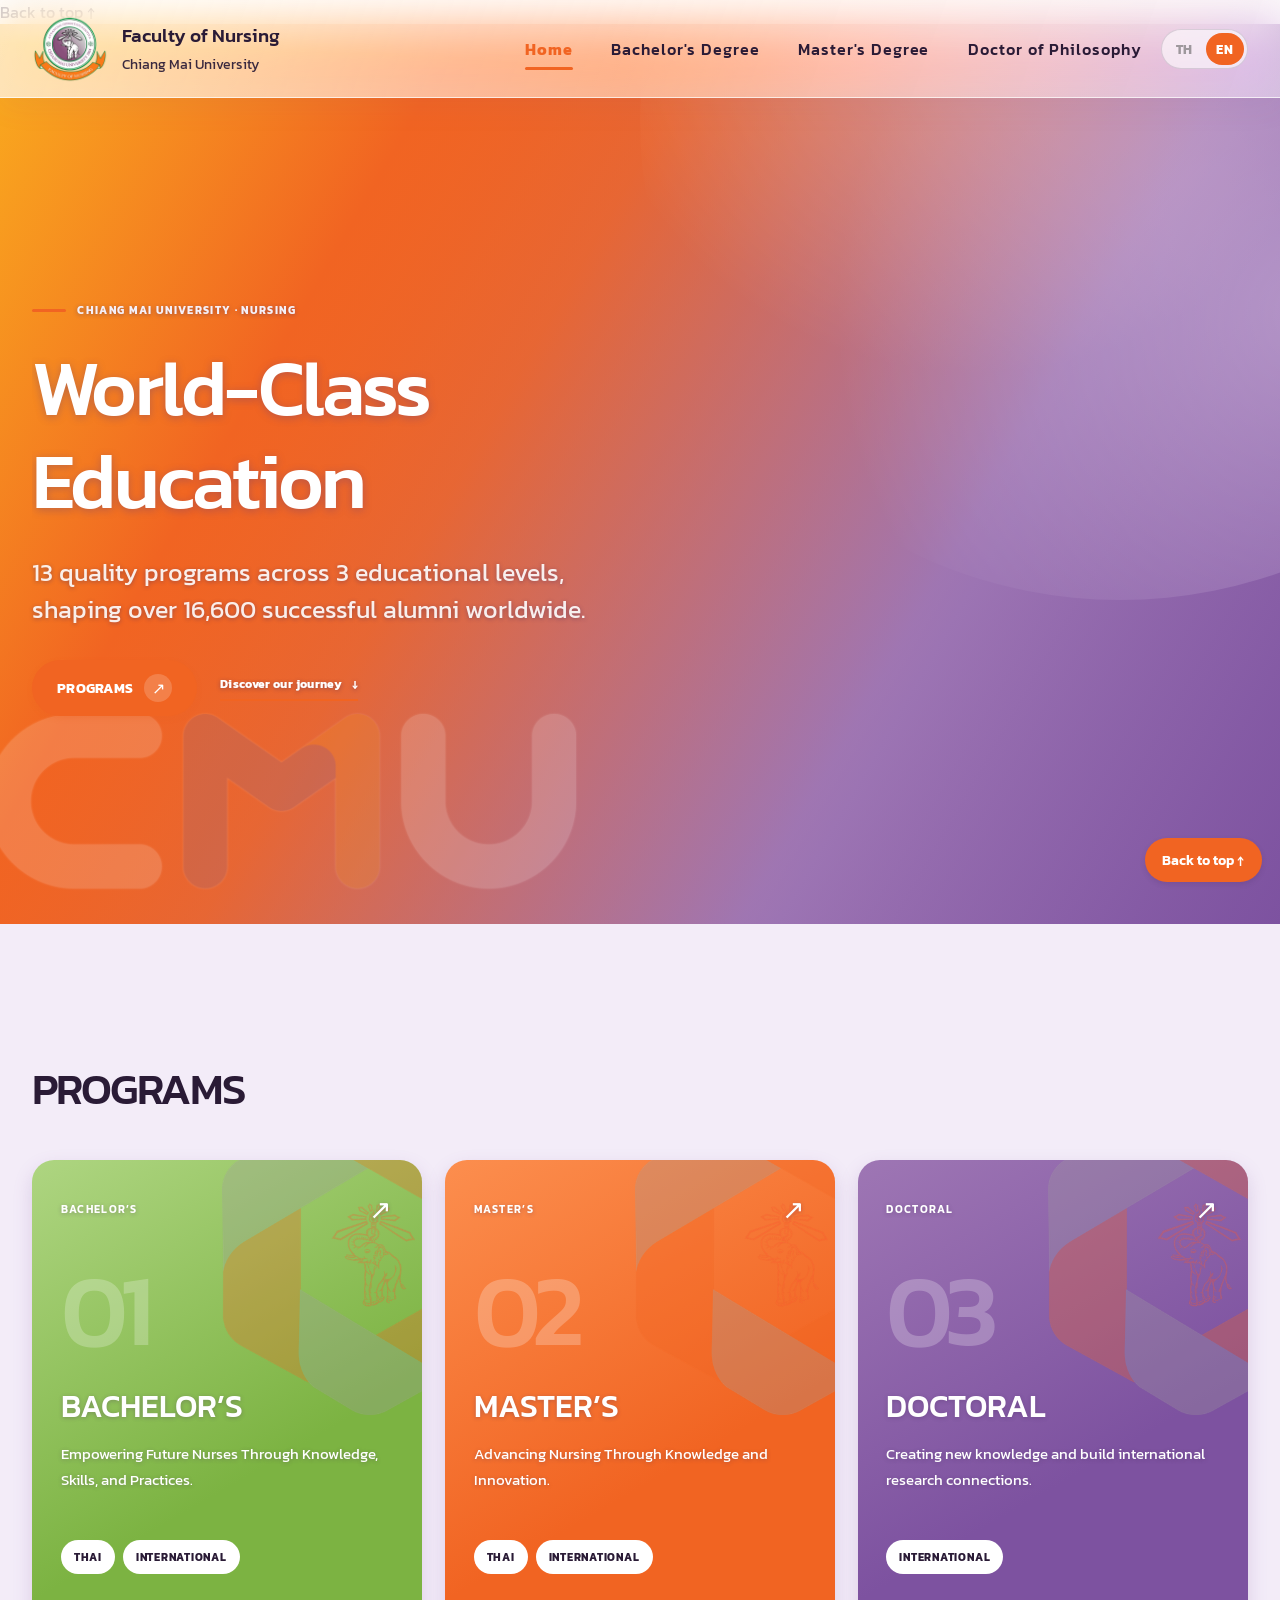
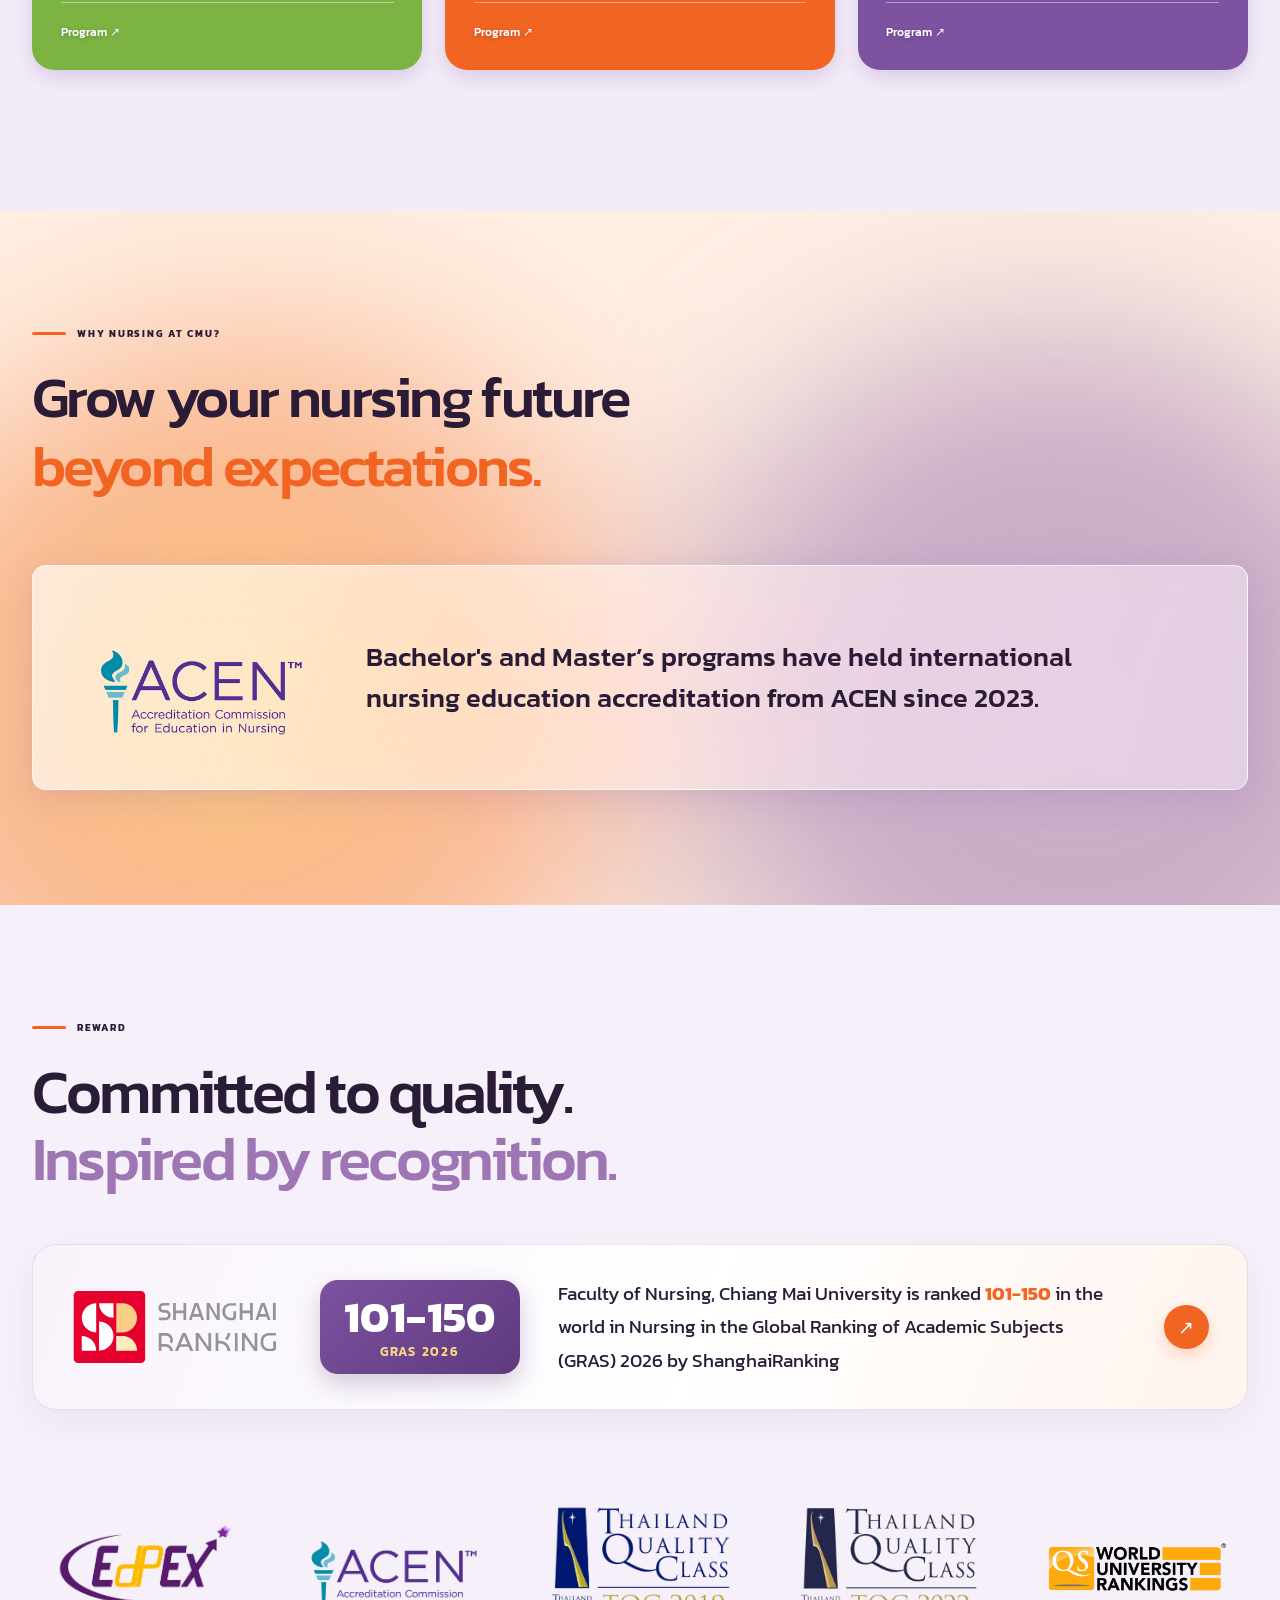
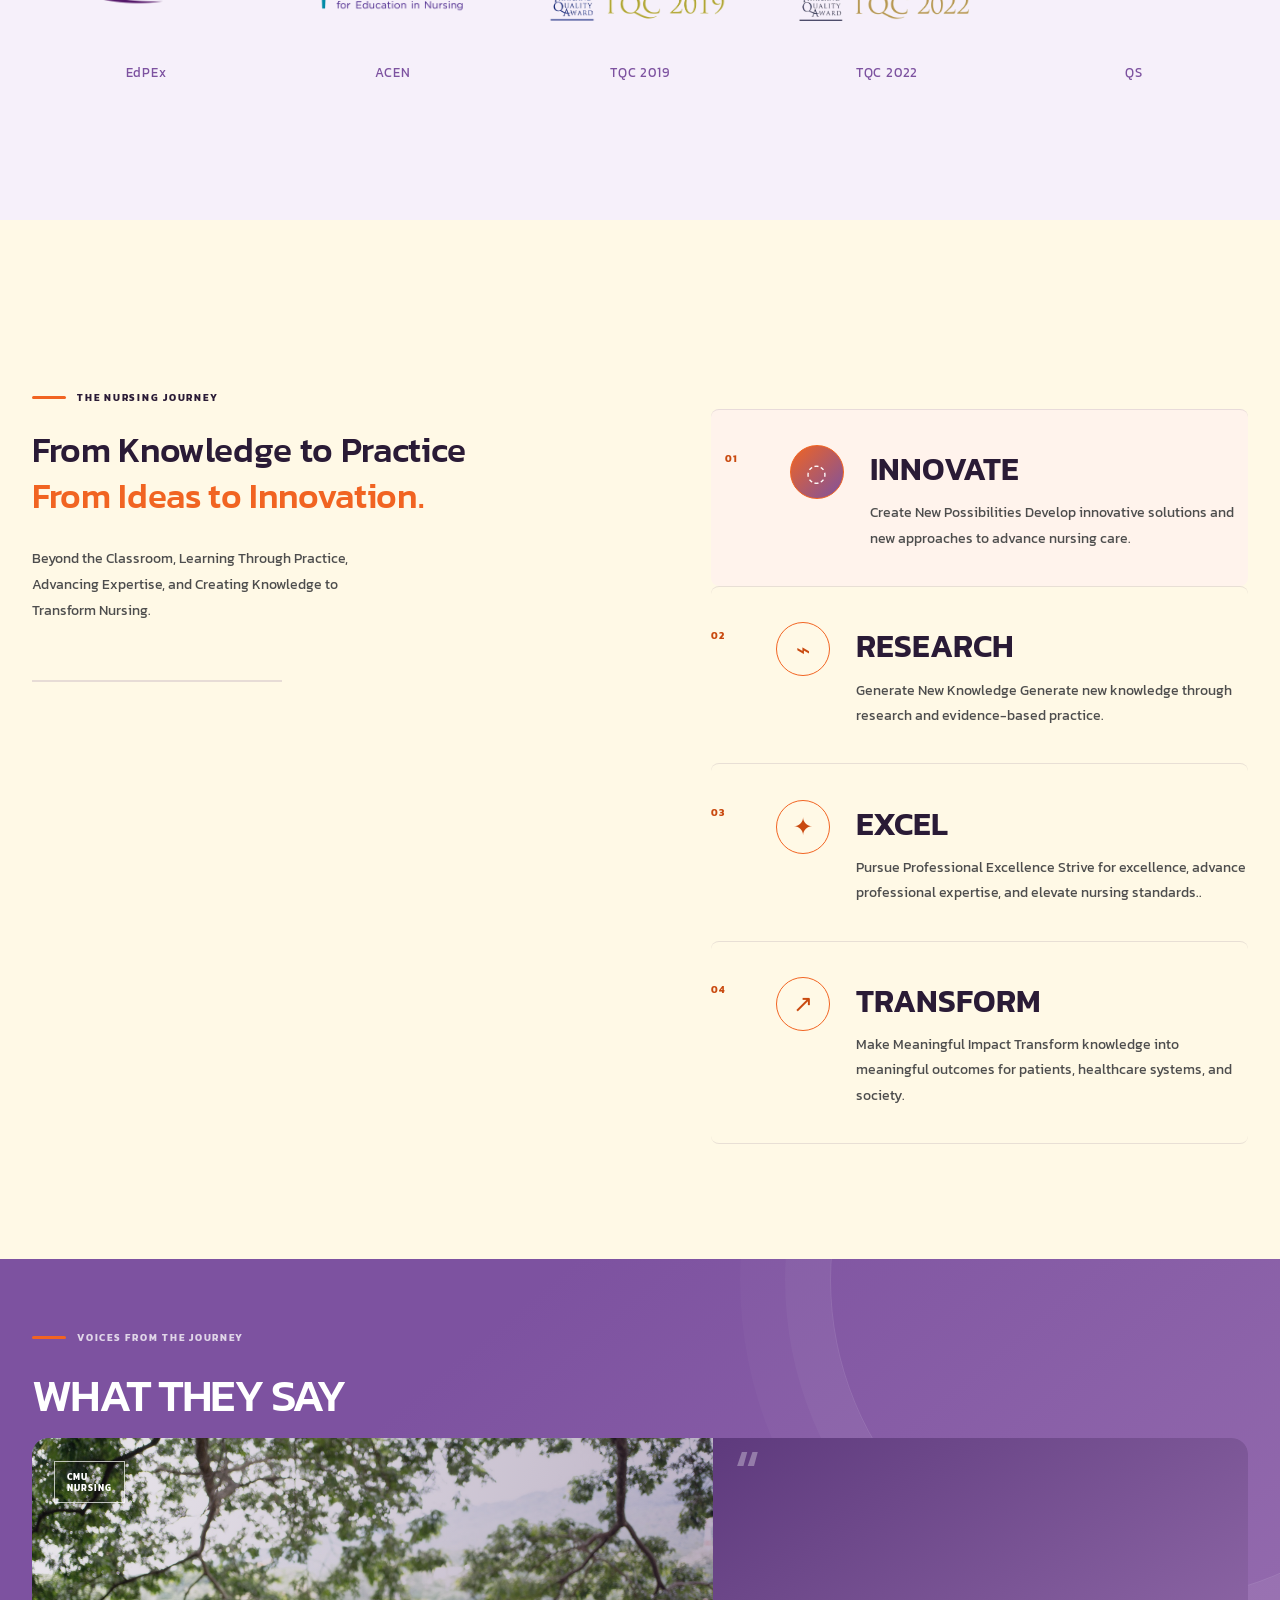
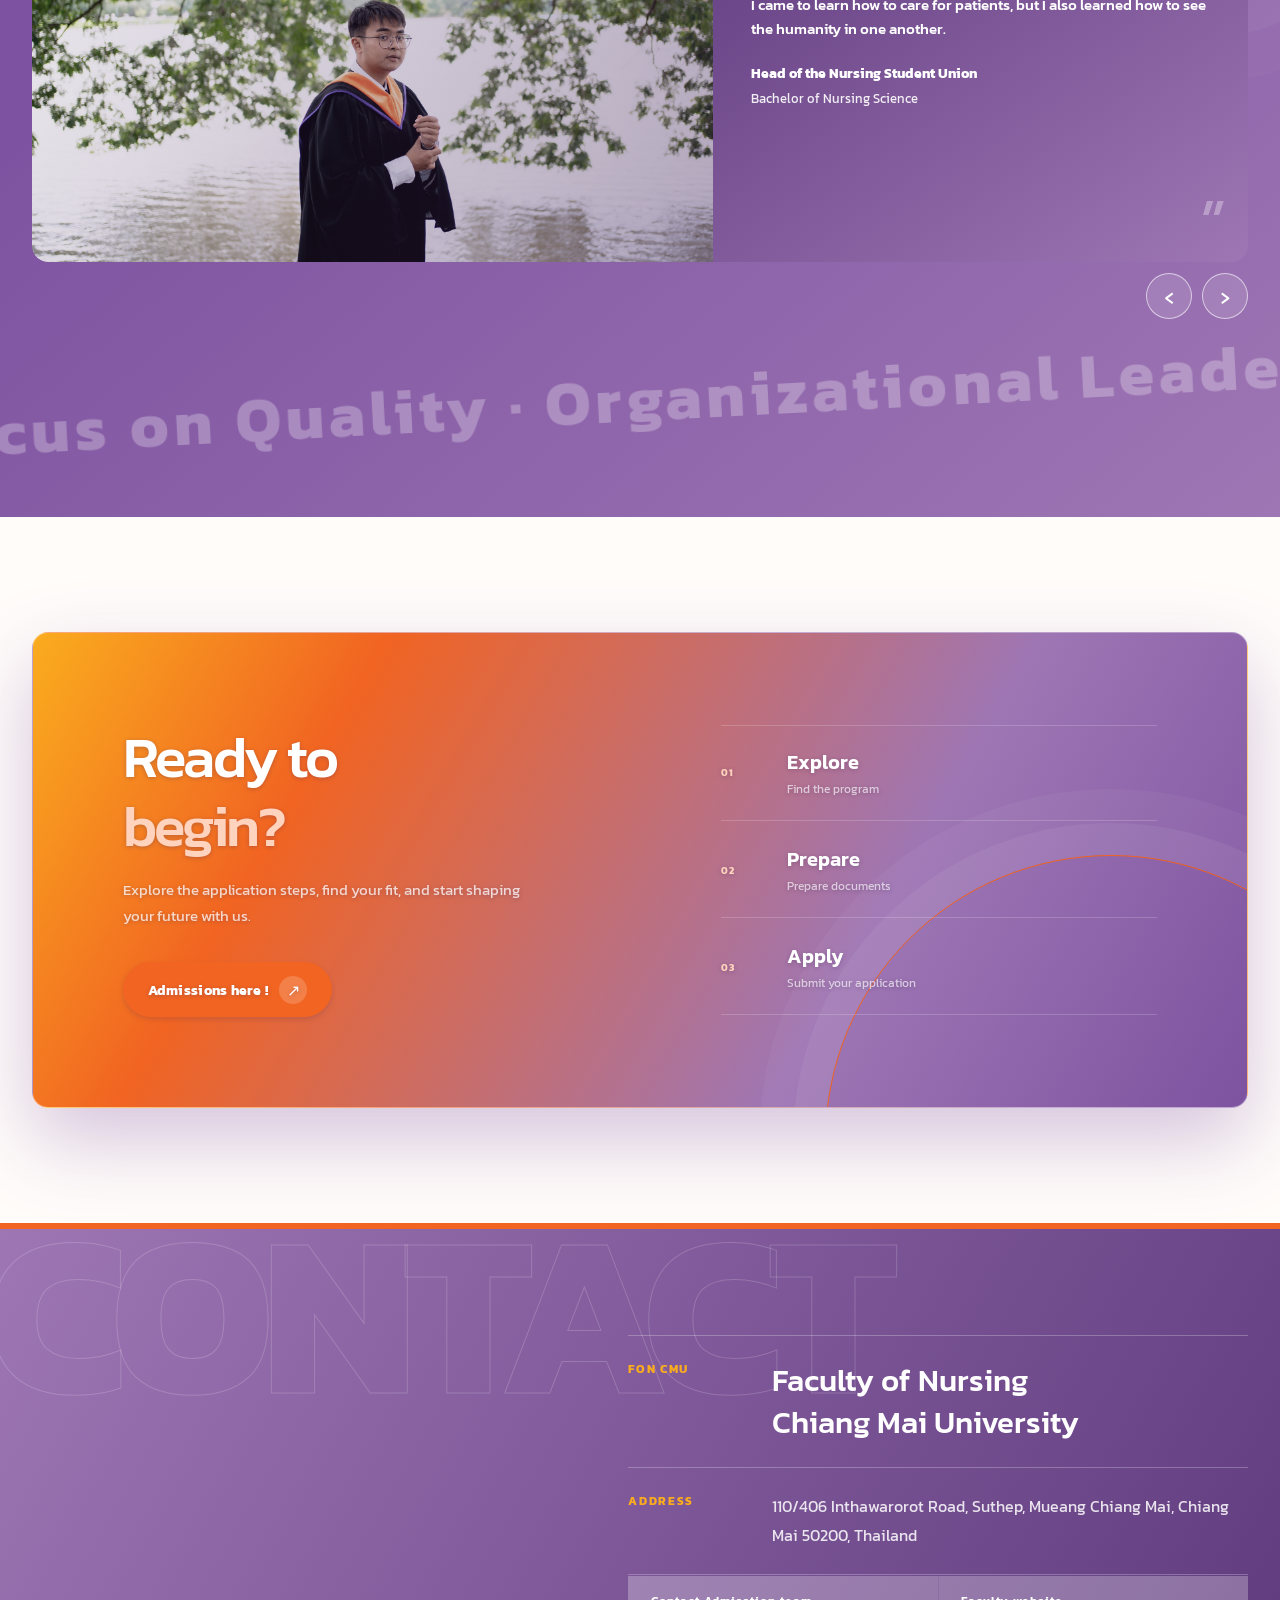
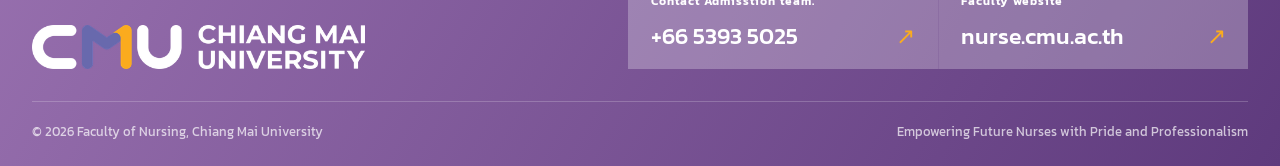
==== commit 3d6df590: "เพิ่มเรื่องทุน" ====
--- a/index.html
+++ b/index.html
@@ -20,8 +20,8 @@
     />
     <link rel="stylesheet" href="styles.css" />
     <link rel="stylesheet" href="experience.css" />
-    <link rel="stylesheet" href="campaign.css?v=20261026-7" /><link rel="stylesheet" href="brand.css?v=20261026-25" />
-    <script defer src="components.js?v=20261023-3"></script>
+    <link rel="stylesheet" href="campaign.css?v=20261026-7" /><link rel="stylesheet" href="brand.css?v=20261027-5" />
+    <script defer src="components.js?v=20261027-1"></script>
     <script defer src="script.js?v=20261026-11"></script>
     <script defer src="hero-video.js?v=20261026-1"></script>
   </head>
@@ -271,8 +271,21 @@
                 <p data-th="The Faculty of Nursing and Chiang Mai University have left a lasting impression on me with their supportive environment and dedication to excellence in education. I have also been inspired by the faculty members’ expertise, their commitment to nurturing the next generation of nurses, and the camaraderie and support of my friends in the doctoral program." 
                 data-en="The Faculty of Nursing and Chiang Mai University have left a lasting impression on me with their supportive environment and dedication to excellence in education. I have also been inspired by the faculty members’ expertise, their commitment to nurturing the next generation of nurses, and the camaraderie and support of my friends in the doctoral program.">
                 The Faculty of Nursing and Chiang Mai University have left a lasting impression on me with their supportive environment and dedication to excellence in education. I have also been inspired by the faculty members’ expertise, their commitment to nurturing the next generation of nurses, and the camaraderie and support of my friends in the doctoral program.</p>
-                <footer><strong data-th="นักศึกษารหัส 64" data-en="Student Code 64">นักศึกษารหัส 64</strong>
-                  <span data-th="Master of Nursing Science International Program, specializing in Adult Nursing." data-en="Master of Nursing Science International Program, specializing in Adult Nursing.">Master of Nursing Science International Program, specializing in Adult Nursing.</span></footer>
+                <footer><strong data-th="นักศึกษารหัส 60" data-en="Student Code 60">นักศึกษารหัส 60</strong>
+                  <span data-th="Doctor of Philosophy (Nursing Science)" data-en="Doctor of Philosophy (Nursing Science)">Doctor of Philosophy (Nursing Science)</span></footer>
+              </blockquote>
+              </div>
+            </article>
+            <article class="story-card">
+              <div class="story-layout">
+                <div class="story-image"><img src="image/web/42930.jpg" alt="" loading="lazy" decoding="async" /><span class="story-stamp">CMU<br />NURSING</span></div>
+                <blockquote class="story-quote">
+                <span class="quote-mark">“</span>
+                <p data-th="ประทับใจตั้งแต่เข้าเรียนระดับปริญญาโท รหัส 49 หลักสูตรผดุงครรภ์ขั้นสูงรุ่นที่ 1 อาจารย์พยาบาลกลุ่มวิชาการพยาบาลสูติศาสตร์ และนรีเวชวิทยาทุกท่าน ได้ให้ความกรุณา ประสิทธิ์ประสาท ให้คำแนะนำทั้งด้านการใช้ชีวิต และการเรียน ทำให้เกิดความประทับใจเป็นอย่างมาก เมื่อต้องเข้าศึกษาระดับดุษฎีบัณฑิตจึงตัดสินใจในการเข้าเรียนต่อที่คณะพยาบาลศาสตร์ มหาวิทยาลัยเชียงใหม่" 
+                data-en="ประทับใจตั้งแต่เข้าเรียนระดับปริญญาโท รหัส 49 หลักสูตรผดุงครรภ์ขั้นสูงรุ่นที่ 1 อาจารย์พยาบาลกลุ่มวิชาการพยาบาลสูติศาสตร์ และนรีเวชวิทยาทุกท่าน ได้ให้ความกรุณา ประสิทธิ์ประสาท ให้คำแนะนำทั้งด้านการใช้ชีวิต และการเรียน ทำให้เกิดความประทับใจเป็นอย่างมาก เมื่อต้องเข้าศึกษาระดับดุษฎีบัณฑิตจึงตัดสินใจในการเข้าเรียนต่อที่คณะพยาบาลศาสตร์ มหาวิทยาลัยเชียงใหม่">
+                ประทับใจตั้งแต่เข้าเรียนระดับปริญญาโท รหัส 49 หลักสูตรผดุงครรภ์ขั้นสูงรุ่นที่ 1 อาจารย์พยาบาลกลุ่มวิชาการพยาบาลสูติศาสตร์ และนรีเวชวิทยาทุกท่าน ได้ให้ความกรุณา ประสิทธิ์ประสาท ให้คำแนะนำทั้งด้านการใช้ชีวิต และการเรียน ทำให้เกิดความประทับใจเป็นอย่างมาก เมื่อต้องเข้าศึกษาระดับดุษฎีบัณฑิตจึงตัดสินใจในการเข้าเรียนต่อที่คณะพยาบาลศาสตร์ มหาวิทยาลัยเชียงใหม่</p>
+                <footer><strong data-th="นักศึกษารหัส 59" data-en="Student Code 59">นักศึกษารหัส 59</strong>
+                  <span data-th="ปรัชญาดุษฎีบัณฑิต " data-en="ปรัชญาดุษฎีบัณฑิต "> ปรัชญาดุษฎีบัณฑิต  </span> </footer>
               </blockquote>
               </div>
             </article>
--- a/brand.css
+++ b/brand.css
@@ -436,3 +436,24 @@
 .stories h2 { font-size: clamp(2rem, 3.6vw, 3.2rem); margin-bottom: 0; }
 .story-nav { margin-top: .7rem; }
 .story-marquee { margin-top: 2rem; }
+
+/* Menu: the page being viewed is orange (#F16422) with a bar under it. Hover/focus only draws the bar; the text never changes colour. */
+.site-header .desktop-nav a { position: relative; padding-block: .45rem; }
+.site-header .desktop-nav a::after { content: ""; position: absolute; left: 0; right: 0; bottom: -.1rem; height: 3px; border-radius: 3px; background: #F16422; transform: scaleX(0); transform-origin: left; transition: transform .3s; }
+.site-header .desktop-nav a:hover::after, .site-header .desktop-nav a:focus-visible::after { transform: scaleX(1); }
+.site-header .desktop-nav a:not(.is-active):hover, .site-header .desktop-nav a:not(.is-active):focus-visible,
+.site-header .mobile-nav a:not(.is-active):hover { color: #2a1b36; opacity: 1; transform: none; }
+.site-header .desktop-nav a.is-active, .site-header .mobile-nav a.is-active { color: #F16422; font-weight: 700; opacity: 1; transform: none; }
+.site-header .desktop-nav a.is-active::after { transform: scaleX(1); }
+.site-header .mobile-nav a { position: relative; }
+.site-header .mobile-nav a.is-active { padding-left: 1rem; }
+.site-header .mobile-nav a.is-active::before { content: ""; position: absolute; left: 0; top: 12%; bottom: 12%; width: 4px; border-radius: 4px; background: #F16422; }
+
+/* Closing quotation mark, mirroring the opening one (bottom-right of every story) */
+.story-quote::after { content: "”"; position: absolute; right: 1.3rem; bottom: .2rem; color: rgba(255, 255, 255, .32); font: 4.5rem/1 var(--serif); pointer-events: none; }
+
+/* Story text block (quote + name) centred vertically between the two quotation marks */
+.story-quote { justify-content: center; }
+.story-quote p { margin-top: 0; margin-bottom: 1.3rem; }
+.story-quote footer { margin-top: 0; }
+.story-quote { padding-block: 3.2rem 3.2rem !important; }
